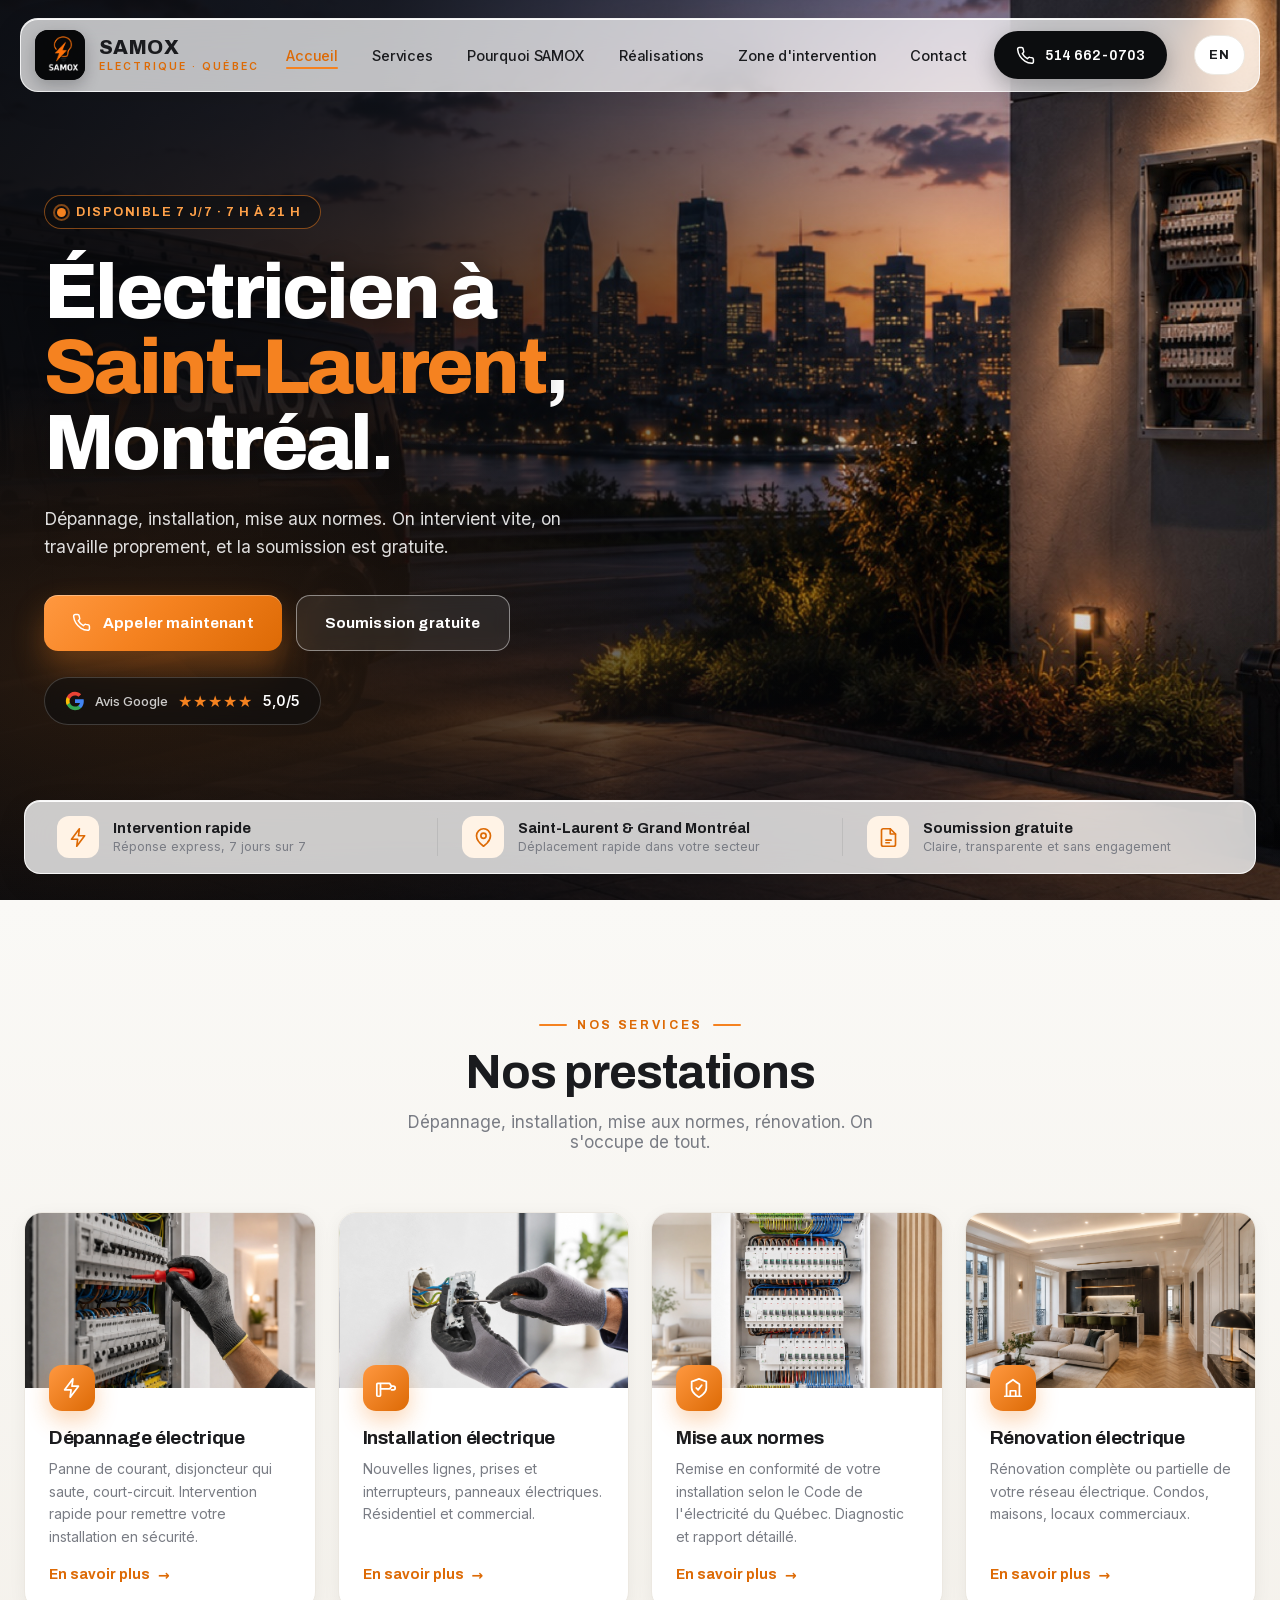
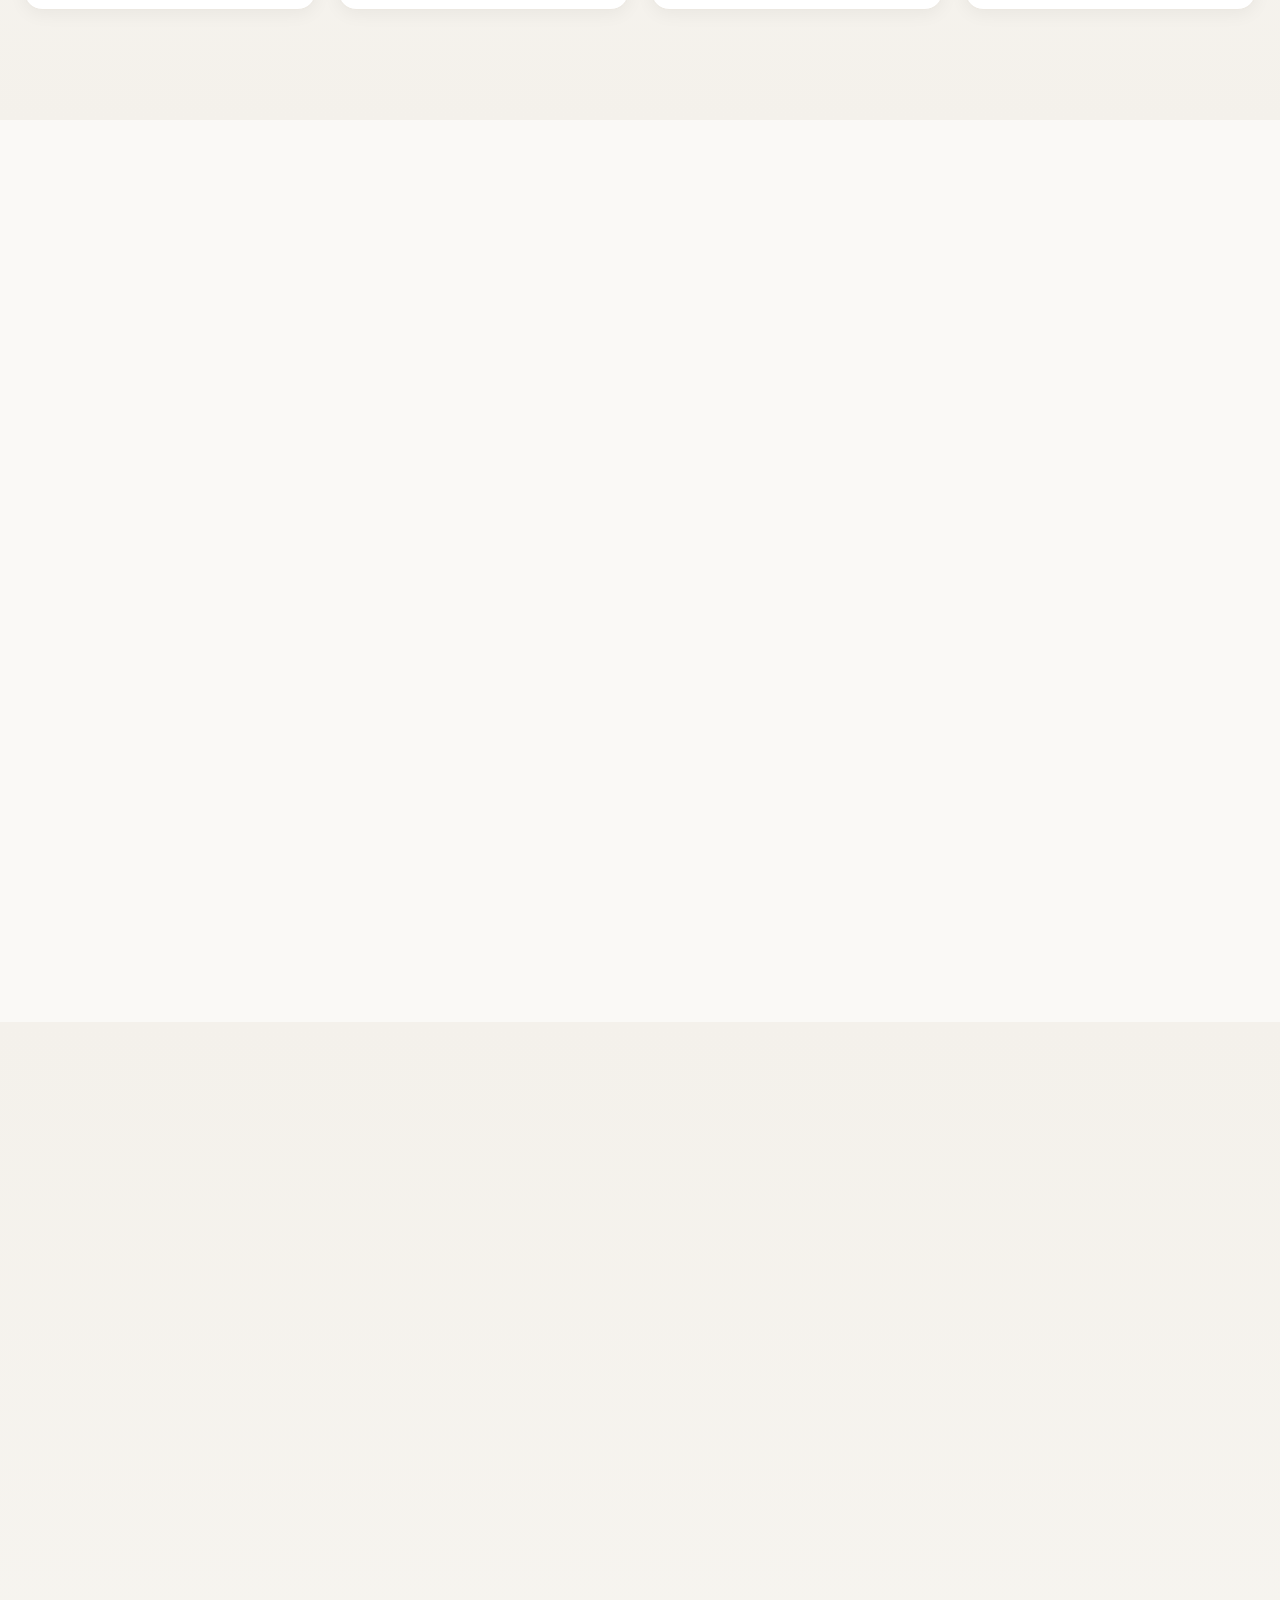
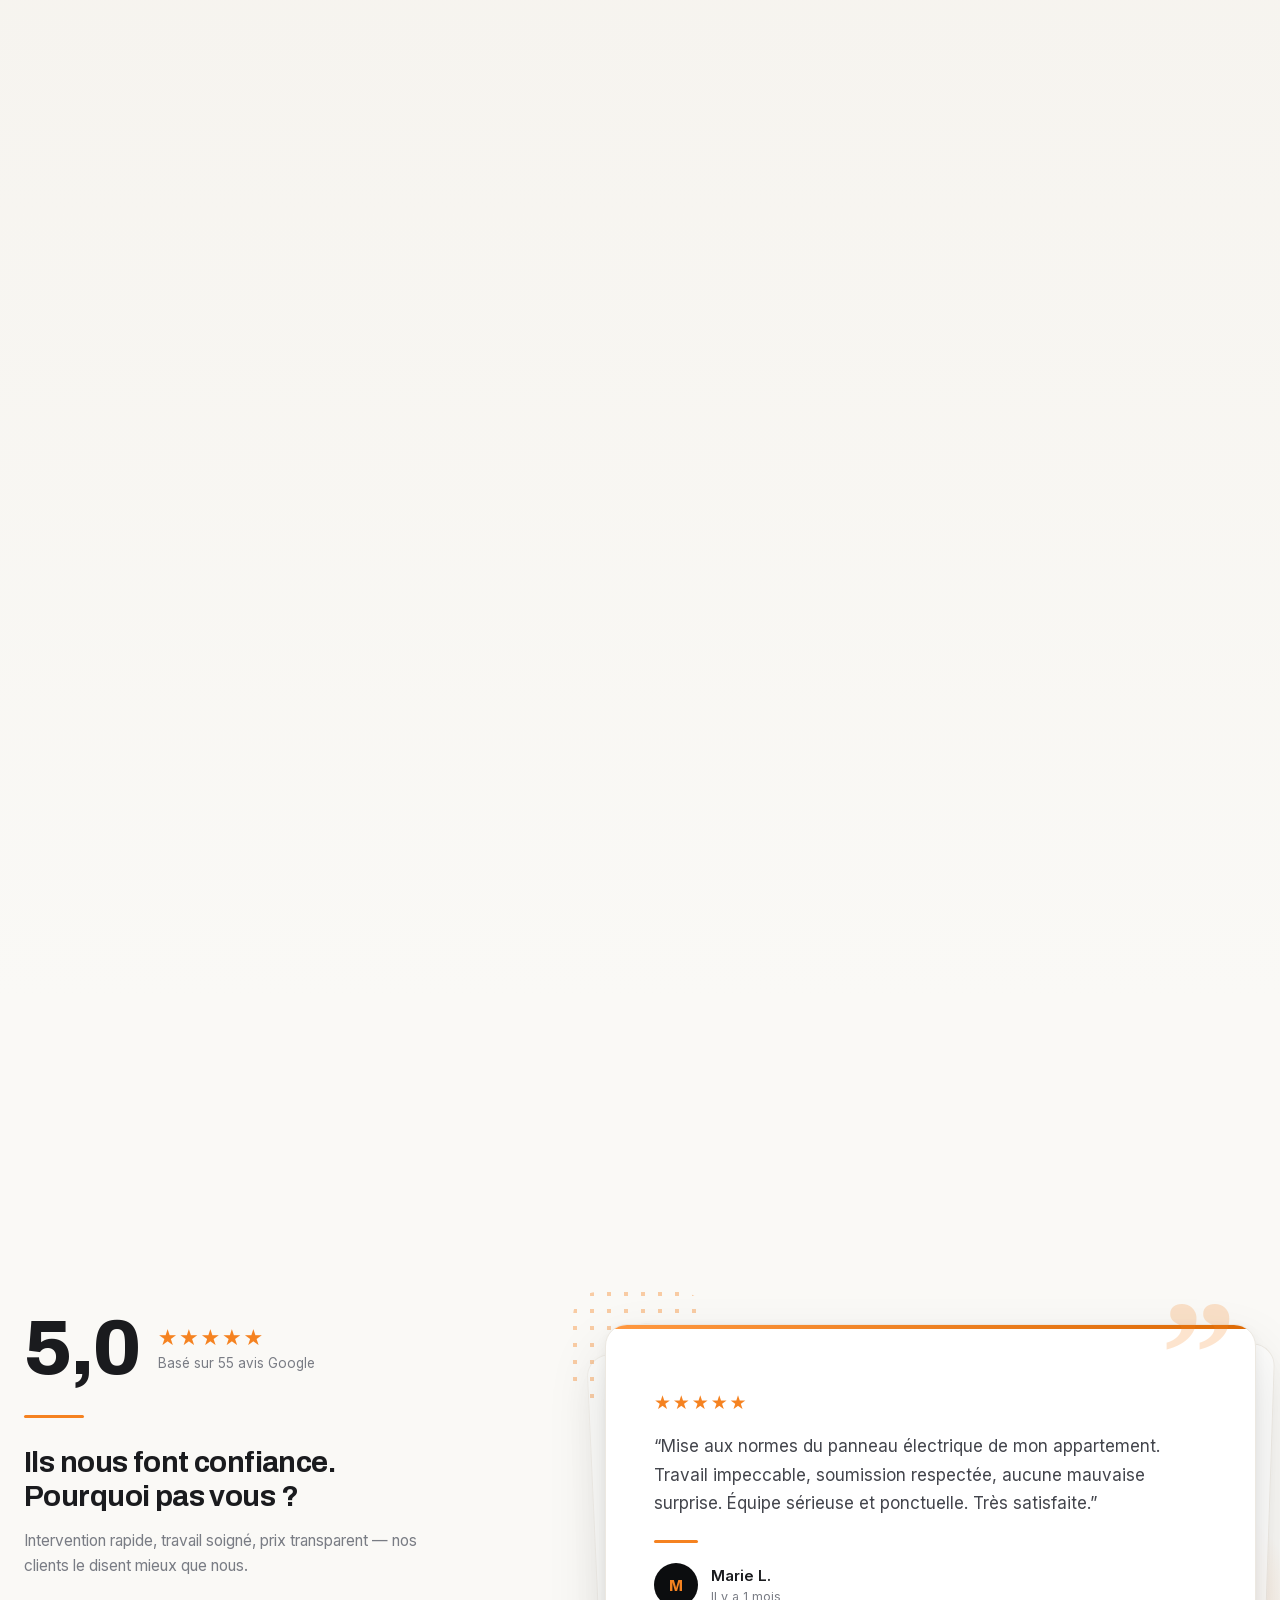
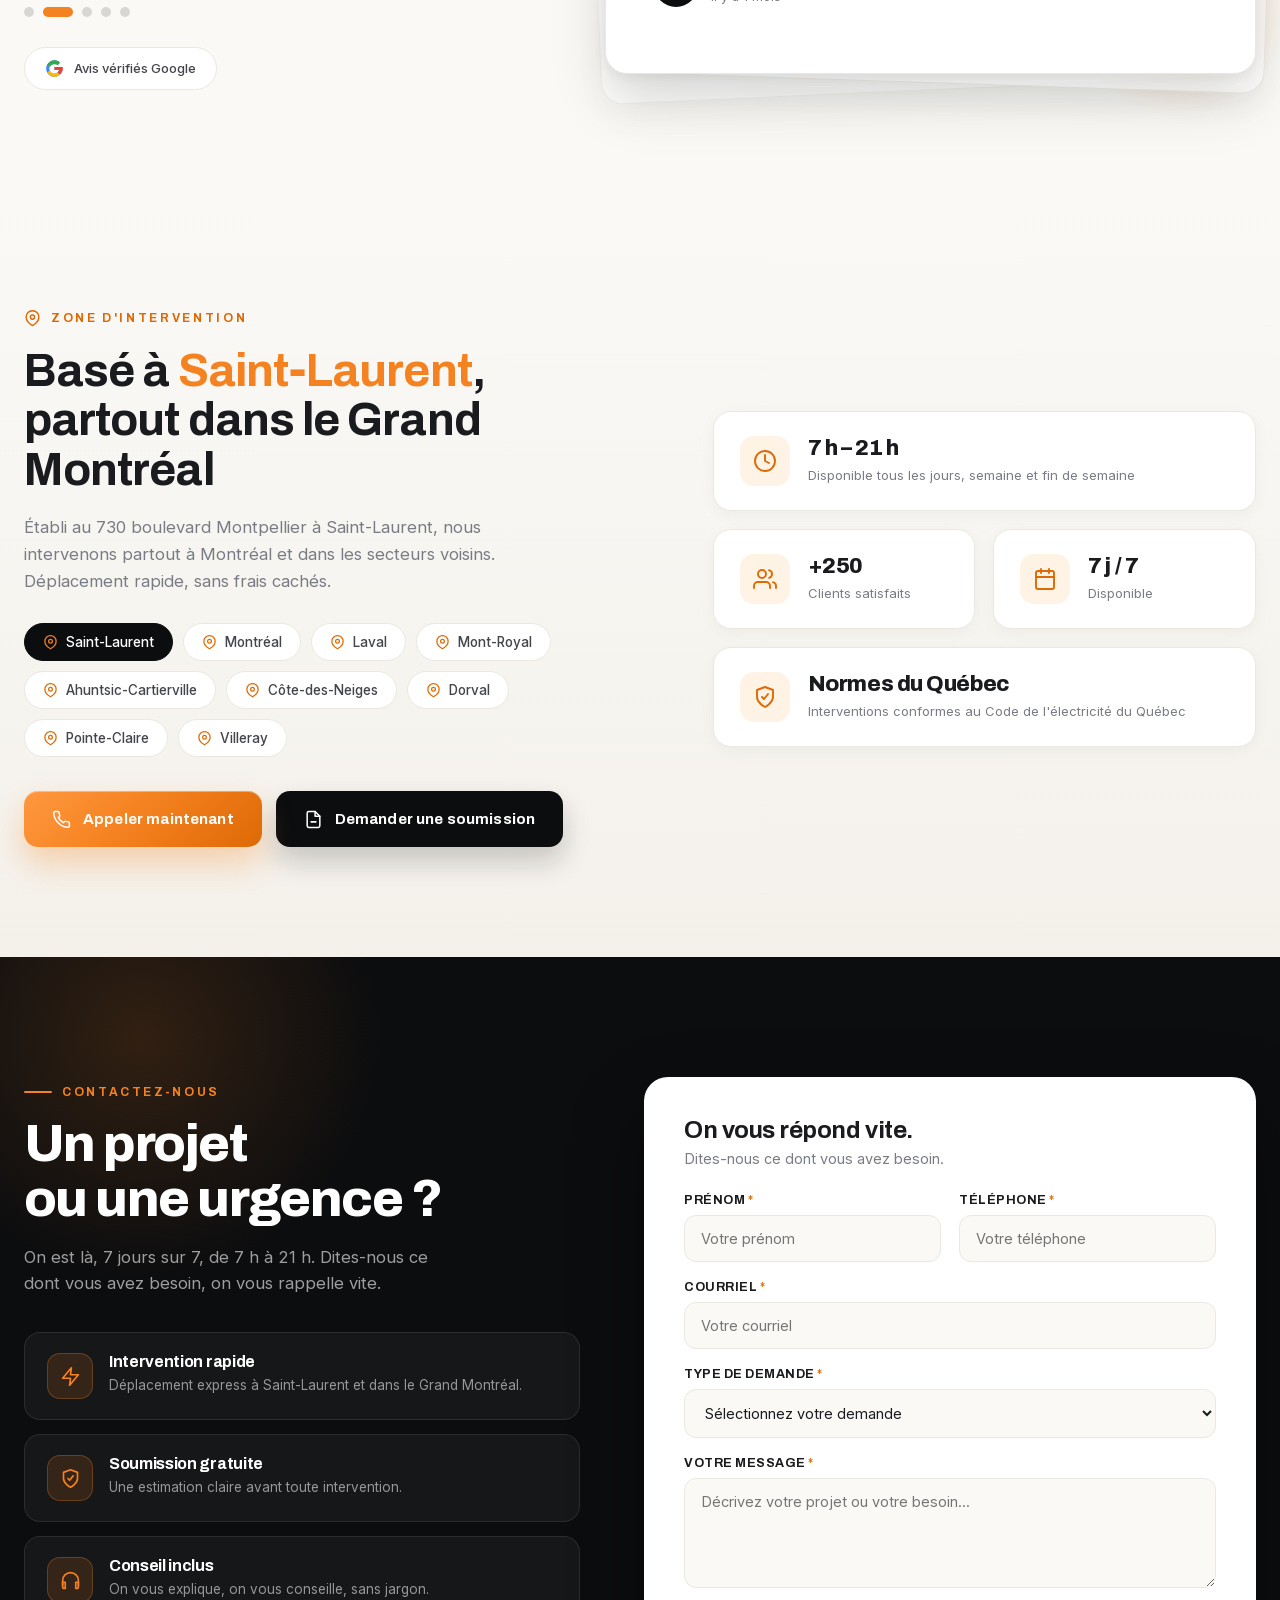
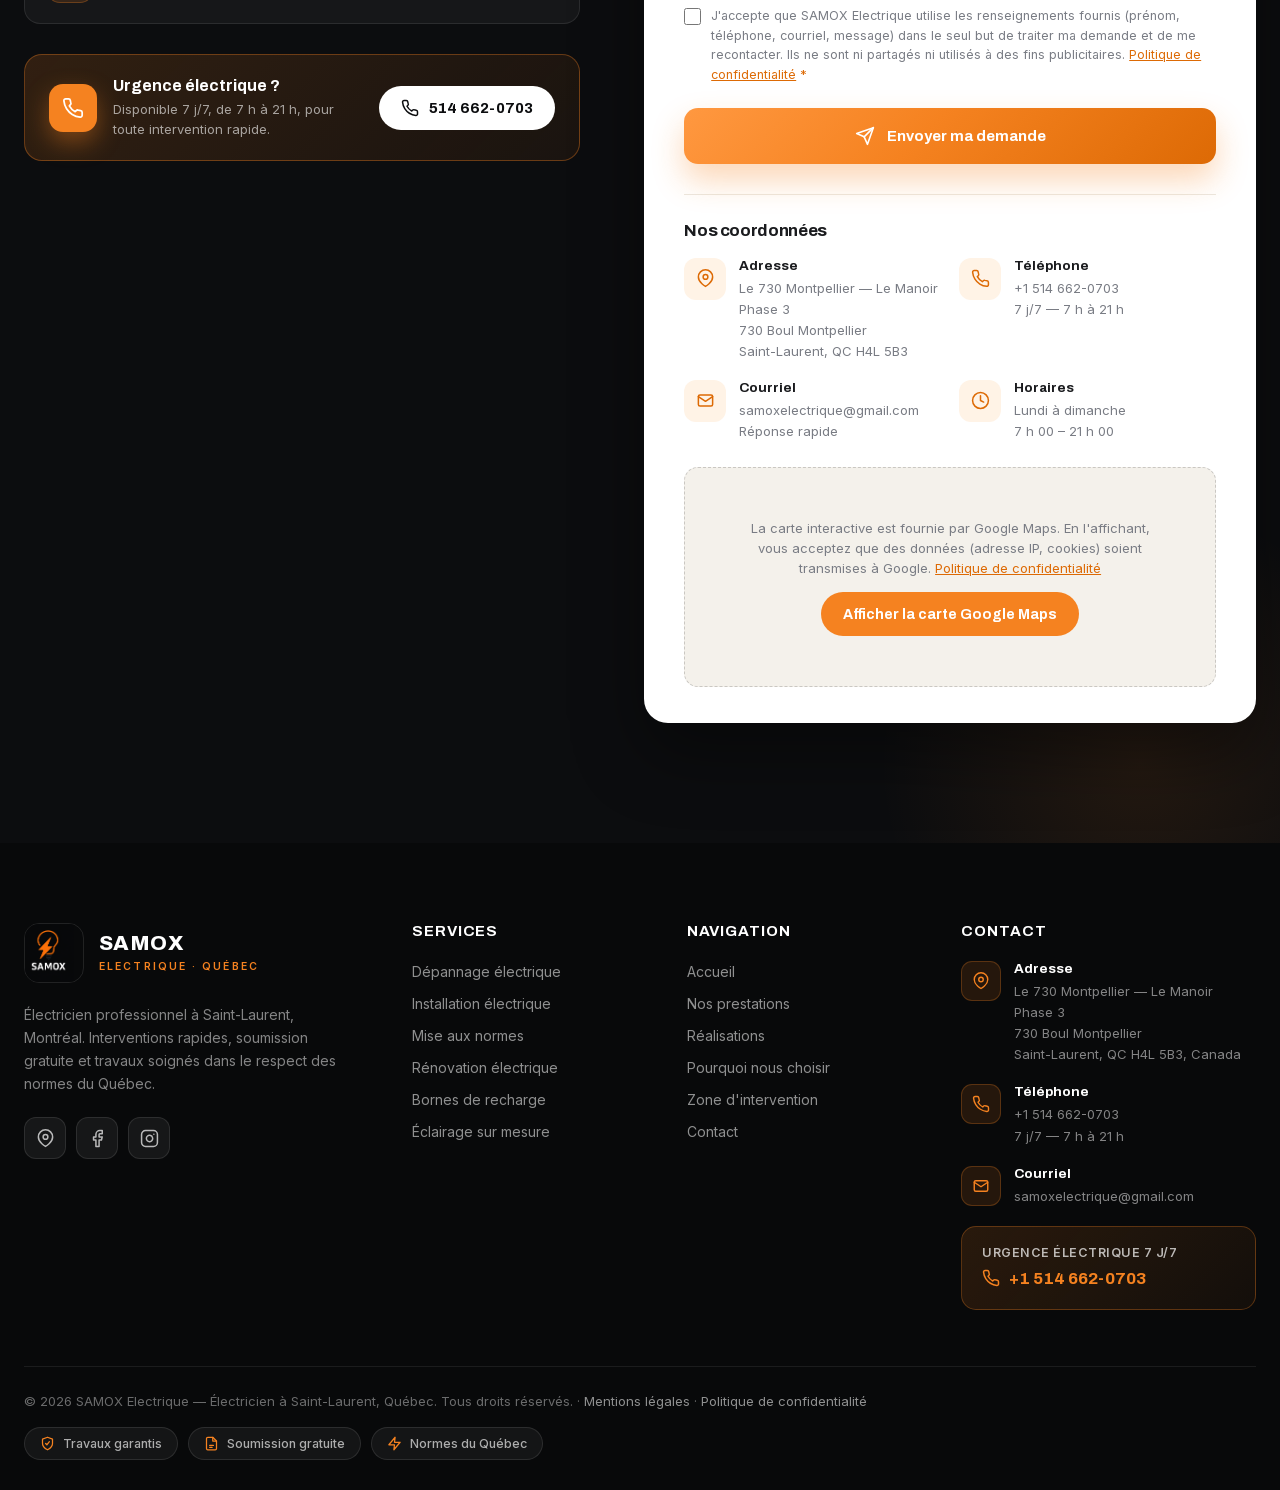
==== index.html @ 0f416756 "Premier commit : site SAMOX Électrique (FR/EN) Site vitrine bilingue pour électricien avec pages FR " ====
<!DOCTYPE html>
<html lang="fr">

<head>
  <meta charset="UTF-8" />
  <meta name="viewport" content="width=device-width, initial-scale=1.0" />
  <title>SAMOX Electrique — Électricien à Saint-Laurent, Montréal | Dépannage &amp; Installation | Soumission gratuite</title>
  <meta name="description"
    content="SAMOX Electrique, électricien à Saint-Laurent (Montréal, Québec). Dépannage urgent, installation, mise aux normes, rénovation. Soumission gratuite, disponible 7j/7 de 7h à 21h. Appelez le +1 514-662-0703." />
  <meta property="og:title" content="SAMOX Electrique — Électricien à Saint-Laurent, Montréal" />
  <meta property="og:description"
    content="Dépannage, installation, mise aux normes et rénovation électrique. Soumission gratuite, 7j/7 de 7h à 21h à Saint-Laurent et dans le Grand Montréal." />
  <meta property="og:type" content="website" />
  <meta property="og:image" content="Logo.PNG" />
  <meta property="og:locale" content="fr_CA" />
  <link rel="icon" type="image/png" href="logo-samox-320.png" />
  <!-- hreflang : remplacer par les URL absolues du domaine au déploiement -->
  <link rel="alternate" hreflang="fr-CA" href="index.html" />
  <link rel="alternate" hreflang="en-CA" href="en.html" />

  <!-- Polices auto-hébergées : aucune requête vers Google (conformité RGPD art. 6 / Loi 25) -->
  <link href="fonts/fonts.css" rel="stylesheet" />

  <script>document.documentElement.classList.add('js');</script>

  <script type="application/ld+json">
  {
    "@context": "https://schema.org",
    "@type": "Electrician",
    "name": "SAMOX Electrique",
    "image": "Logo.PNG",
    "telephone": "+1-514-662-0703",
    "email": "samoxelectrique@gmail.com",
    "priceRange": "$$",
    "address": {
      "@type": "PostalAddress",
      "streetAddress": "730 Boul Montpellier",
      "addressLocality": "Saint-Laurent",
      "addressRegion": "QC",
      "postalCode": "H4L 5B3",
      "addressCountry": "CA"
    },
    "areaServed": ["Saint-Laurent", "Montréal", "Laval", "Mont-Royal", "Ahuntsic-Cartierville", "Dorval"],
    "openingHoursSpecification": [{
      "@type": "OpeningHoursSpecification",
      "dayOfWeek": ["Monday", "Tuesday", "Wednesday", "Thursday", "Friday", "Saturday", "Sunday"],
      "opens": "07:00",
      "closes": "21:00"
    }]
  }
  </script>

  <style>
    /* ═══════════════════════════════════════════════════
       SAMOX ELECTRIQUE — Design System
       Orange signature + noir profond, fond clair premium
    ═══════════════════════════════════════════════════ */
    :root {
      --sx-orange: #F58220;
      --sx-orange-deep: #DD6A05;
      --sx-orange-glow: rgba(245, 130, 32, 0.32);
      --sx-orange-soft: #FFF3E6;
      --sx-black: #0C0D0F;
      --sx-anthracite: #17181C;
      --sx-ink: #1A1B1E;
      --sx-text: #43454C;
      --sx-muted: #797C84;
      --sx-bg: #FAF9F6;
      --sx-card: #FFFFFF;
      --sx-border: #ECE8E1;
      --sx-radius: 18px;
      --font-display: 'Archivo', 'Inter', system-ui, sans-serif;
      --font-body: 'Inter', system-ui, -apple-system, sans-serif;
    }

    * { box-sizing: border-box; margin: 0; padding: 0; }

    html { scroll-behavior: smooth; }

    body {
      font-family: var(--font-body);
      font-weight: 400;
      background: var(--sx-bg);
      color: var(--sx-text);
      -webkit-font-smoothing: antialiased;
      overflow-x: hidden;
    }

    img { max-width: 100%; display: block; }

    ::selection { background: var(--sx-orange); color: #fff; }

    /* ── Utilitaires typographiques ── */
    h1, h2, h3, h4 {
      font-family: var(--font-display);
      color: var(--sx-ink);
      letter-spacing: -0.02em;
    }

    .section-kicker {
      display: inline-flex;
      align-items: center;
      gap: 10px;
      font-family: var(--font-display);
      font-size: 12px;
      font-weight: 700;
      letter-spacing: 0.22em;
      text-transform: uppercase;
      color: var(--sx-orange-deep);
    }

    .section-kicker::before,
    .section-kicker.kicker-center::after {
      content: "";
      width: 28px;
      height: 2px;
      border-radius: 2px;
      background: var(--sx-orange);
    }

    .section-heading h2 {
      font-size: clamp(32px, 4vw, 48px);
      font-weight: 700;
      line-height: 1.06;
      margin: 14px 0 14px;
    }

    .section-heading p {
      font-size: 17px;
      line-height: 1.6;
      color: var(--sx-muted);
      max-width: 560px;
    }

    .section-heading.centered { text-align: center; }
    .section-heading.centered p { margin: 0 auto; }

    /* ── Reveal animations (activées seulement si JS présent) ── */
    html.js .reveal {
      opacity: 0;
      transform: translateY(28px);
      transition: opacity 0.7s cubic-bezier(0.22, 1, 0.36, 1), transform 0.7s cubic-bezier(0.22, 1, 0.36, 1);
    }

    html.js .reveal.visible { opacity: 1; transform: translateY(0); }

    .reveal-delay-1 { transition-delay: 0.08s; }
    .reveal-delay-2 { transition-delay: 0.16s; }
    .reveal-delay-3 { transition-delay: 0.24s; }
    .reveal-delay-4 { transition-delay: 0.32s; }

    @media (prefers-reduced-motion: reduce) {
      html { scroll-behavior: auto; }
      html.js .reveal { opacity: 1; transform: none; transition: none; }
      * { animation: none !important; }
    }

    /* ═══════════════════════════════════════════════════
       HEADER
    ═══════════════════════════════════════════════════ */
    .site-header {
      position: fixed;
      top: 18px;
      left: 50%;
      transform: translateX(-50%);
      width: min(1240px, calc(100% - 40px));
      z-index: 60;
      height: 74px;
      padding: 0 14px 0 14px;
      display: flex;
      align-items: center;
      justify-content: space-between;
      gap: 20px;
      border-radius: 18px;
      border: 1px solid rgba(255, 255, 255, 0.8);
      background: rgba(255, 255, 255, 0.72);
      box-shadow: 0 10px 34px rgba(12, 13, 15, 0.08), inset 0 1px 0 rgba(255, 255, 255, 0.95);
      backdrop-filter: blur(22px) saturate(1.4);
      -webkit-backdrop-filter: blur(22px) saturate(1.4);
      transition: box-shadow 0.3s, background 0.3s;
    }

    .site-header.scrolled {
      background: rgba(255, 255, 255, 0.92);
      box-shadow: 0 14px 40px rgba(12, 13, 15, 0.12);
    }

    .brand {
      display: flex;
      align-items: center;
      gap: 14px;
      text-decoration: none;
      flex-shrink: 0;
    }

    .brand-logo {
      width: 50px;
      height: 50px;
      border-radius: 13px;
      background: var(--sx-black);
      overflow: hidden;
      display: flex;
      align-items: center;
      justify-content: center;
      box-shadow: 0 6px 16px rgba(12, 13, 15, 0.24);
    }

    .brand-logo img {
      width: 130%;
      height: 130%;
      object-fit: cover;
      object-position: center 38%;
    }

    .brand-copy { display: flex; flex-direction: column; gap: 5px; }

    .brand-copy strong {
      font-family: var(--font-display);
      color: var(--sx-ink);
      font-size: 20px;
      line-height: 1;
      font-weight: 800;
      letter-spacing: 0.02em;
    }

    .brand-copy small {
      color: var(--sx-orange-deep);
      font-size: 10.5px;
      line-height: 1;
      font-weight: 600;
      letter-spacing: 0.2em;
      text-transform: uppercase;
    }

    .main-nav {
      display: flex;
      align-items: center;
      gap: 34px;
    }

    .main-nav a {
      position: relative;
      color: var(--sx-ink);
      text-decoration: none;
      font-size: 14.5px;
      font-weight: 500;
      letter-spacing: -0.01em;
      transition: color 0.22s;
    }

    .main-nav a::after {
      content: "";
      position: absolute;
      left: 0;
      bottom: -5px;
      width: 0;
      height: 2px;
      border-radius: 2px;
      background: var(--sx-orange);
      transition: width 0.28s ease;
    }

    .main-nav a:hover,
    .main-nav a.active { color: var(--sx-orange-deep); }

    .main-nav a:hover::after,
    .main-nav a.active::after { width: 100%; }

    .header-phone-btn {
      height: 48px;
      padding: 0 22px;
      display: inline-flex;
      align-items: center;
      gap: 10px;
      border-radius: 999px;
      background: var(--sx-black);
      color: #fff;
      text-decoration: none;
      font-family: var(--font-display);
      font-size: 14.5px;
      font-weight: 600;
      letter-spacing: 0.01em;
      box-shadow: 0 8px 20px rgba(12, 13, 15, 0.22);
      transition: background 0.25s, transform 0.25s, box-shadow 0.25s;
      flex-shrink: 0;
    }

    .header-phone-btn:hover {
      background: var(--sx-orange);
      transform: translateY(-1px);
      box-shadow: 0 12px 26px var(--sx-orange-glow);
    }

    .lang-switch {
      display: inline-flex;
      align-items: center;
      justify-content: center;
      height: 40px;
      padding: 0 14px;
      border-radius: 999px;
      border: 1.5px solid var(--sx-border);
      background: #fff;
      color: var(--sx-ink);
      text-decoration: none;
      font-family: var(--font-display);
      font-size: 13px;
      font-weight: 700;
      letter-spacing: 0.06em;
      flex-shrink: 0;
      transition: border-color 0.25s, color 0.25s, transform 0.25s;
    }

    .lang-switch:hover {
      border-color: var(--sx-orange);
      color: var(--sx-orange-deep);
      transform: translateY(-1px);
    }

    .mobile-menu .mobile-menu-lang {
      font-size: 16px;
      color: var(--sx-muted);
      letter-spacing: 0.08em;
    }

    .header-phone-btn svg,
    .btn svg {
      width: 19px;
      height: 19px;
      fill: none;
      stroke: currentColor;
      stroke-width: 1.9;
      stroke-linecap: round;
      stroke-linejoin: round;
      flex-shrink: 0;
    }

    /* ── Burger mobile ── */
    .burger {
      display: none;
      width: 46px;
      height: 46px;
      border: 1px solid var(--sx-border);
      border-radius: 12px;
      background: #fff;
      cursor: pointer;
      align-items: center;
      justify-content: center;
      flex-direction: column;
      gap: 5px;
    }

    .burger span {
      display: block;
      width: 20px;
      height: 2px;
      border-radius: 2px;
      background: var(--sx-ink);
      transition: transform 0.3s, opacity 0.3s;
    }

    .burger.open span:nth-child(1) { transform: translateY(7px) rotate(45deg); }
    .burger.open span:nth-child(2) { opacity: 0; }
    .burger.open span:nth-child(3) { transform: translateY(-7px) rotate(-45deg); }

    .mobile-menu {
      position: fixed;
      inset: 0;
      z-index: 55;
      background: rgba(250, 249, 246, 0.98);
      backdrop-filter: blur(18px);
      -webkit-backdrop-filter: blur(18px);
      display: flex;
      flex-direction: column;
      align-items: center;
      justify-content: center;
      gap: 8px;
      opacity: 0;
      pointer-events: none;
      transition: opacity 0.3s;
    }

    .mobile-menu.open { opacity: 1; pointer-events: auto; }

    .mobile-menu a {
      font-family: var(--font-display);
      font-size: 26px;
      font-weight: 700;
      color: var(--sx-ink);
      text-decoration: none;
      padding: 10px 18px;
      transition: color 0.2s;
    }

    .mobile-menu a:hover { color: var(--sx-orange-deep); }

    .mobile-menu .mobile-menu-phone {
      margin-top: 18px;
      font-size: 19px;
      display: inline-flex;
      align-items: center;
      gap: 10px;
      color: #fff;
      background: var(--sx-orange);
      border-radius: 999px;
      padding: 15px 30px;
      box-shadow: 0 14px 30px var(--sx-orange-glow);
    }

    .mobile-menu .mobile-menu-phone svg {
      width: 20px; height: 20px;
      fill: none; stroke: currentColor; stroke-width: 2;
      stroke-linecap: round; stroke-linejoin: round;
    }

    /* ═══════════════════════════════════════════════════
       HERO
    ═══════════════════════════════════════════════════ */
    .hero {
      position: relative;
      width: 100%;
      min-height: 100dvh;
      overflow: hidden;
      background: var(--sx-bg);
      display: flex;
      flex-direction: column;
      justify-content: center;
      padding-top: 130px;
      padding-bottom: 110px;
    }

    .hero-bg {
      position: absolute;
      inset: -240px 0 0;
      z-index: 0;
      background-image:
        linear-gradient(90deg,
          rgba(9, 10, 13, 0.92) 0%,
          rgba(9, 10, 13, 0.82) 30%,
          rgba(9, 10, 13, 0.52) 52%,
          rgba(9, 10, 13, 0.14) 74%,
          rgba(9, 10, 13, 0.06) 100%),
        linear-gradient(0deg, rgba(9, 10, 13, 0.55) 0%, rgba(9, 10, 13, 0) 28%),
        url("hero-samox.jpg");
      background-size: cover;
      background-position: center;
      background-repeat: no-repeat;
      will-change: transform;
    }

    .hero-bg::after {
      content: "";
      position: absolute;
      inset: 0;
      background: radial-gradient(820px 420px at 12% 80%, rgba(245, 130, 32, 0.14), transparent 70%);
    }

    .hero-content {
      position: relative;
      z-index: 3;
      width: min(1240px, 100%);
      margin: 0 auto;
      padding: 0 24px;
    }

    .hero-eyebrow {
      display: inline-flex;
      align-items: center;
      gap: 10px;
      padding: 9px 18px 9px 12px;
      border-radius: 999px;
      border: 1px solid rgba(245, 130, 32, 0.5);
      background: rgba(12, 13, 15, 0.55);
      backdrop-filter: blur(8px);
      -webkit-backdrop-filter: blur(8px);
      color: #FFA149;
      font-family: var(--font-display);
      font-size: 12.5px;
      font-weight: 700;
      letter-spacing: 0.12em;
      text-transform: uppercase;
      margin-bottom: 26px;
    }

    .hero-eyebrow .pulse-dot {
      position: relative;
      width: 9px;
      height: 9px;
      border-radius: 50%;
      background: var(--sx-orange);
    }

    .hero-eyebrow .pulse-dot::after {
      content: "";
      position: absolute;
      inset: -4px;
      border-radius: 50%;
      border: 2px solid var(--sx-orange);
      opacity: 0.5;
      animation: pulse-ring 2s ease-out infinite;
    }

    @keyframes pulse-ring {
      0% { transform: scale(0.6); opacity: 0.6; }
      80%, 100% { transform: scale(1.4); opacity: 0; }
    }

    .hero h1 {
      max-width: 700px;
      font-size: clamp(46px, 6vw, 84px);
      line-height: 0.98;
      font-weight: 800;
      letter-spacing: -0.035em;
      color: #fff;
      text-shadow: 0 2px 24px rgba(9, 10, 13, 0.45);
    }

    .hero h1 em {
      font-style: normal;
      color: var(--sx-orange);
      position: relative;
      white-space: nowrap;
    }

    .hero-sub {
      margin-top: 24px;
      max-width: 520px;
      color: rgba(255, 255, 255, 0.86);
      font-size: 17.5px;
      line-height: 1.6;
      text-shadow: 0 1px 14px rgba(9, 10, 13, 0.4);
    }

    .hero-actions {
      display: flex;
      flex-wrap: wrap;
      align-items: center;
      gap: 14px;
      margin-top: 34px;
    }

    .btn {
      height: 56px;
      padding: 0 28px;
      border-radius: 14px;
      display: inline-flex;
      align-items: center;
      justify-content: center;
      gap: 12px;
      text-decoration: none;
      font-family: var(--font-display);
      font-size: 15px;
      font-weight: 700;
      letter-spacing: 0.01em;
      transition: transform 0.24s, box-shadow 0.24s, background 0.24s, color 0.24s;
    }

    .btn-primary {
      position: relative;
      overflow: hidden;
      color: #fff;
      background: linear-gradient(135deg, #FF9840 0%, var(--sx-orange) 45%, var(--sx-orange-deep) 100%);
      box-shadow: 0 16px 32px var(--sx-orange-glow), inset 0 1px 0 rgba(255, 255, 255, 0.35);
    }

    .btn-primary::after {
      content: "";
      position: absolute;
      top: -50%;
      left: -60%;
      width: 30%;
      height: 200%;
      background: rgba(255, 255, 255, 0.28);
      transform: skewX(-20deg);
      transition: left 0.5s ease;
    }

    .btn-primary:hover { transform: translateY(-2px); box-shadow: 0 20px 40px var(--sx-orange-glow); }
    .btn-primary:hover::after { left: 135%; }

    .btn-dark {
      color: #fff;
      background: var(--sx-black);
      box-shadow: 0 14px 28px rgba(12, 13, 15, 0.2);
    }

    .btn-dark:hover { transform: translateY(-2px); background: var(--sx-anthracite); }

    .btn-outline {
      color: #fff;
      border: 1.5px solid rgba(255, 255, 255, 0.45);
      background: rgba(255, 255, 255, 0.08);
      backdrop-filter: blur(8px);
      -webkit-backdrop-filter: blur(8px);
    }

    .btn-outline:hover {
      transform: translateY(-2px);
      border-color: var(--sx-orange);
      color: #FFA149;
    }

    /* ── Badge Google ── */
    .google-badge {
      margin-top: 26px;
      width: fit-content;
      height: 48px;
      padding: 0 20px;
      display: inline-flex;
      align-items: center;
      gap: 10px;
      border-radius: 999px;
      border: 1px solid rgba(255, 255, 255, 0.18);
      background: rgba(12, 13, 15, 0.55);
      backdrop-filter: blur(10px);
      -webkit-backdrop-filter: blur(10px);
    }

    .google-badge .google-icon { width: 20px; height: 20px; flex: 0 0 auto; }
    .google-badge-label { color: rgba(255, 255, 255, 0.78); font-size: 13px; font-weight: 500; }
    .google-stars { color: var(--sx-orange); font-size: 16px; letter-spacing: 0.04em; }
    .google-score { color: #fff; font-size: 14px; font-weight: 600; }

    /* ── Barre de confiance ── */
    .hero-trust-bar {
      position: absolute;
      left: 50%;
      transform: translateX(-50%);
      bottom: 26px;
      z-index: 4;
      width: min(1240px, calc(100% - 48px));
      min-height: 74px;
      padding: 12px 32px;
      display: grid;
      grid-template-columns: 1fr 1px 1fr 1px 1fr;
      align-items: center;
      gap: 24px;
      border-radius: 16px;
      border: 1px solid rgba(255, 255, 255, 0.85);
      background: rgba(255, 255, 255, 0.78);
      box-shadow: 0 10px 32px rgba(12, 13, 15, 0.08), inset 0 1px 0 rgba(255, 255, 255, 0.95);
      backdrop-filter: blur(18px);
      -webkit-backdrop-filter: blur(18px);
    }

    .trust-bar-item { display: flex; align-items: center; gap: 14px; }

    .trust-bar-icon {
      width: 42px;
      height: 42px;
      border-radius: 12px;
      flex-shrink: 0;
      display: flex;
      align-items: center;
      justify-content: center;
      background: var(--sx-orange-soft);
      color: var(--sx-orange-deep);
    }

    .trust-bar-icon svg {
      width: 21px; height: 21px;
      fill: none; stroke: currentColor; stroke-width: 1.9;
      stroke-linecap: round; stroke-linejoin: round;
    }

    .trust-bar-text { display: flex; flex-direction: column; gap: 3px; }
    .trust-bar-text strong { color: var(--sx-ink); font-family: var(--font-display); font-size: 14.5px; font-weight: 700; }
    .trust-bar-text span { color: var(--sx-muted); font-size: 12.5px; }
    .trust-bar-sep { width: 1px; height: 38px; background: rgba(12, 13, 15, 0.08); }

    /* ═══════════════════════════════════════════════════
       SERVICES
    ═══════════════════════════════════════════════════ */
    .services-section {
      background: linear-gradient(180deg, var(--sx-bg) 0%, #F4F1EB 100%);
      padding: 110px 24px;
    }

    .services-container { width: min(1240px, 100%); margin: 0 auto; }

    .services-heading { text-align: center; margin-bottom: 60px; }
    .services-heading h2 { font-size: clamp(32px, 4vw, 48px); font-weight: 700; margin: 14px 0; }
    .services-heading p { font-size: 17px; color: var(--sx-muted); max-width: 520px; margin: 0 auto; }

    .services-grid {
      display: grid;
      grid-template-columns: repeat(4, 1fr);
      gap: 22px;
    }

    .service-card {
      display: flex;
      flex-direction: column;
      background: var(--sx-card);
      border: 1px solid var(--sx-border);
      border-radius: var(--sx-radius);
      overflow: hidden;
      box-shadow: 0 4px 18px rgba(12, 13, 15, 0.05);
      transition: transform 0.32s cubic-bezier(0.22, 1, 0.36, 1), box-shadow 0.32s;
    }

    .service-card:hover {
      transform: translateY(-6px);
      box-shadow: 0 22px 44px rgba(12, 13, 15, 0.12);
    }

    .service-image {
      height: 175px;
      background-size: cover;
      background-position: center;
      transition: transform 0.5s ease;
      position: relative;
    }

    .service-card .service-image-wrap { overflow: hidden; height: 175px; flex-shrink: 0; }
    .service-card:hover .service-image { transform: scale(1.06); }

    .service-image.depannage { background-image: url("Dépanage électrique.webp"); }
    .service-image.installation { background-image: url("Instalation électrique.webp"); }
    .service-image.normes { background-image: url("Mise au norme.webp"); }
    .service-image.renovation { background-image: url("Rénovation électrique.webp"); }

    .service-content {
      display: flex;
      flex-direction: column;
      flex: 1;
      padding: 24px 24px 26px;
    }

    .service-icon-inline {
      width: 46px;
      height: 46px;
      margin-top: -47px;
      margin-bottom: 16px;
      border-radius: 13px;
      display: flex;
      align-items: center;
      justify-content: center;
      background: linear-gradient(135deg, #FF9840, var(--sx-orange-deep));
      color: #fff;
      box-shadow: 0 10px 22px var(--sx-orange-glow);
      position: relative;
      z-index: 2;
    }

    .service-icon-inline svg {
      width: 22px; height: 22px;
      fill: none; stroke: currentColor; stroke-width: 1.9;
      stroke-linecap: round; stroke-linejoin: round;
    }

    .service-content h3 { font-size: 19px; font-weight: 700; margin-bottom: 10px; }
    .service-content p { font-size: 14px; line-height: 1.62; color: var(--sx-muted); flex: 1; }

    .service-cta {
      margin-top: 18px;
      display: inline-flex;
      align-items: center;
      gap: 8px;
      color: var(--sx-orange-deep);
      font-family: var(--font-display);
      font-size: 14px;
      font-weight: 700;
      text-decoration: none;
    }

    .service-cta-arrow { transition: transform 0.25s; }
    .service-cta:hover .service-cta-arrow { transform: translateX(5px); }

    /* ═══════════════════════════════════════════════════
       POURQUOI SAMOX
    ═══════════════════════════════════════════════════ */
    .why-section {
      background: var(--sx-bg);
      padding: 110px 24px;
    }

    .why-container { width: min(1240px, 100%); margin: 0 auto; }

    .why-header { text-align: center; margin-bottom: 60px; }
    .why-header h2 { font-size: clamp(32px, 4vw, 48px); font-weight: 700; margin: 14px 0; }
    .why-header > p { font-size: 17px; color: var(--sx-muted); max-width: 560px; margin: 0 auto; }

    .why-grid {
      display: grid;
      grid-template-columns: 1fr 1.1fr;
      gap: 54px;
      align-items: center;
    }

    .why-cards { display: flex; flex-direction: column; gap: 18px; }

    .why-card {
      display: flex;
      gap: 18px;
      padding: 24px 26px;
      background: var(--sx-card);
      border: 1px solid var(--sx-border);
      border-radius: var(--sx-radius);
      box-shadow: 0 4px 16px rgba(12, 13, 15, 0.04);
      transition: transform 0.3s, box-shadow 0.3s, border-color 0.3s;
    }

    .why-card:hover {
      transform: translateX(6px);
      border-color: rgba(245, 130, 32, 0.4);
      box-shadow: 0 14px 30px rgba(12, 13, 15, 0.09);
    }

    .why-icon {
      width: 52px;
      height: 52px;
      border-radius: 14px;
      flex-shrink: 0;
      display: flex;
      align-items: center;
      justify-content: center;
      background: var(--sx-orange-soft);
      color: var(--sx-orange-deep);
    }

    .why-icon svg { width: 24px; height: 24px; }

    .why-card h3 { font-size: 18px; font-weight: 700; margin-bottom: 7px; }
    .why-card p { font-size: 14.5px; line-height: 1.6; color: var(--sx-muted); }

    .why-visual { position: relative; }

    /* Cadre orange décalé derrière la photo */
    .why-visual::before {
      content: "";
      position: absolute;
      top: -18px;
      right: -18px;
      width: 58%;
      height: 55%;
      border: 2px solid rgba(245, 130, 32, 0.45);
      border-radius: 26px;
      z-index: 0;
      pointer-events: none;
    }

    /* Grille de points orange */
    .why-visual .why-dots {
      position: absolute;
      top: -44px;
      left: -34px;
      width: 130px;
      height: 110px;
      background: radial-gradient(circle at 2px 2px, rgba(245, 130, 32, 0.5) 2.2px, transparent 0);
      background-size: 17px 17px;
      z-index: 0;
      pointer-events: none;
    }

    .why-photo {
      position: relative;
      z-index: 1;
      width: 100%;
      height: 480px;
      border-radius: 22px;
      background-image: url("Dépanage électrique.webp");
      background-size: cover;
      background-position: center;
      box-shadow: 0 26px 60px rgba(12, 13, 15, 0.16);
      overflow: hidden;
    }

    .why-photo::after {
      content: "";
      position: absolute;
      inset: 0;
      border-radius: 22px;
      background:
        linear-gradient(180deg, rgba(12, 13, 15, 0) 55%, rgba(12, 13, 15, 0.38) 100%),
        linear-gradient(200deg, rgba(245, 130, 32, 0.12), transparent 45%);
      pointer-events: none;
    }

    /* Pastille flottante sur la photo */
    .photo-chip {
      position: absolute;
      top: 22px;
      right: 22px;
      z-index: 2;
      display: inline-flex;
      align-items: center;
      gap: 9px;
      padding: 11px 18px;
      border-radius: 999px;
      background: rgba(12, 13, 15, 0.62);
      border: 1px solid rgba(255, 255, 255, 0.22);
      backdrop-filter: blur(10px);
      -webkit-backdrop-filter: blur(10px);
      color: #fff;
      font-family: var(--font-display);
      font-size: 13px;
      font-weight: 700;
      letter-spacing: 0.02em;
    }

    .photo-chip svg {
      width: 16px;
      height: 16px;
      fill: none;
      stroke: var(--sx-orange);
      stroke-width: 2;
      stroke-linecap: round;
      stroke-linejoin: round;
    }

    .review-card {
      position: absolute;
      left: -34px;
      bottom: -36px;
      width: min(480px, calc(100% + 34px));
      display: grid;
      grid-template-columns: auto 1px 1fr;
      gap: 20px;
      padding: 26px 26px 24px;
      background: rgba(255, 255, 255, 0.96);
      border: 1px solid rgba(255, 255, 255, 0.9);
      border-radius: 18px;
      box-shadow: 0 30px 60px rgba(12, 13, 15, 0.18), 0 4px 14px rgba(12, 13, 15, 0.06);
      backdrop-filter: blur(16px);
      -webkit-backdrop-filter: blur(16px);
      z-index: 3;
      overflow: hidden;
    }

    .review-card::before {
      content: "";
      position: absolute;
      top: 0;
      left: 0;
      right: 0;
      height: 4px;
      background: linear-gradient(90deg, #FF9840, var(--sx-orange-deep));
    }

    .review-google { display: flex; flex-direction: column; gap: 6px; }
    .google-g-row { display: flex; align-items: center; gap: 9px; }
    .google-g-icon { width: 26px; height: 26px; }
    .google-g-text { display: flex; flex-direction: column; }
    .google-g-text strong { font-size: 13.5px; color: var(--sx-ink); }
    .google-g-text span { font-size: 10.5px; color: var(--sx-muted); }

    .review-score { font-family: var(--font-display); font-size: 34px; font-weight: 800; color: var(--sx-ink); line-height: 1; margin-top: 4px; }
    .review-score span { font-size: 16px; color: var(--sx-muted); font-weight: 600; }
    .review-stars { color: var(--sx-orange); font-size: 15px; letter-spacing: 0.06em; }
    .review-google-base { font-size: 11px; color: var(--sx-muted); }

    .review-sep { width: 1px; background: var(--sx-border); }

    .testimonial { position: relative; }

    .quote-icon {
      font-family: Georgia, serif;
      font-size: 42px;
      line-height: 0.6;
      color: var(--sx-orange);
      margin-bottom: 8px;
    }

    .testimonial-text { font-size: 13.5px; line-height: 1.6; color: var(--sx-text); }

    .testimonial-author {
      margin-top: 12px;
      display: flex;
      align-items: center;
      gap: 10px;
    }

    .testimonial-avatar {
      width: 34px;
      height: 34px;
      border-radius: 50%;
      display: flex;
      align-items: center;
      justify-content: center;
      background: var(--sx-black);
      color: var(--sx-orange);
      font-family: var(--font-display);
      font-weight: 700;
      font-size: 14px;
    }

    .testimonial-author strong { display: block; font-size: 13px; color: var(--sx-ink); }
    .testimonial-author span { font-size: 11.5px; color: var(--sx-muted); }

    /* ═══════════════════════════════════════════════════
       RÉALISATIONS
    ═══════════════════════════════════════════════════ */
    .realisations-section {
      background: linear-gradient(180deg, #F4F1EB 0%, var(--sx-bg) 100%);
      padding: 110px 24px;
    }

    .realisations-container { width: min(1240px, 100%); margin: 0 auto; }

    .realisations-heading { text-align: center; margin-bottom: 60px; }
    .realisations-heading h2 { font-size: clamp(32px, 4vw, 48px); font-weight: 700; margin: 14px 0; }
    .realisations-heading p { font-size: 17px; color: var(--sx-muted); max-width: 520px; margin: 0 auto; }

    .realisations-grid {
      display: grid;
      grid-template-columns: repeat(2, 1fr);
      gap: 26px;
    }

    .realisation-card {
      position: relative;
      background: var(--sx-card);
      border: 1px solid var(--sx-border);
      border-radius: var(--sx-radius);
      overflow: hidden;
      box-shadow: 0 4px 18px rgba(12, 13, 15, 0.05);
      transition: transform 0.32s cubic-bezier(0.22, 1, 0.36, 1), box-shadow 0.32s;
    }

    .realisation-card:hover {
      transform: translateY(-6px);
      box-shadow: 0 24px 48px rgba(12, 13, 15, 0.13);
    }

    .realisation-image-wrap { overflow: hidden; height: 250px; }

    .realisation-image {
      height: 250px;
      background-size: cover;
      background-position: center;
      transition: transform 0.55s ease;
    }

    .realisation-card:hover .realisation-image { transform: scale(1.06); }

    .real-img-1 { background-image: url("realisation-tableau-electrique.webp"); }
    .real-img-2 { background-image: url("realisation-installation-appartement.webp"); }
    .real-img-3 { background-image: url("realisation-eclairage-interieur.webp"); }
    .real-img-4 { background-image: url("realisation-borne-recharge.webp"); }

    .floating-icon {
      position: absolute;
      top: 218px;
      right: 26px;
      width: 56px;
      height: 56px;
      border-radius: 16px;
      display: flex;
      align-items: center;
      justify-content: center;
      background: linear-gradient(135deg, #FF9840, var(--sx-orange-deep));
      color: #fff;
      box-shadow: 0 12px 26px var(--sx-orange-glow);
      z-index: 2;
    }

    .floating-icon svg {
      width: 26px; height: 26px;
      fill: none; stroke: currentColor; stroke-width: 1.9;
      stroke-linecap: round; stroke-linejoin: round;
    }

    .realisation-content { padding: 28px 28px 30px; }

    .project-tag {
      display: inline-block;
      padding: 6px 14px;
      border-radius: 999px;
      background: var(--sx-orange-soft);
      color: var(--sx-orange-deep);
      font-family: var(--font-display);
      font-size: 11.5px;
      font-weight: 700;
      letter-spacing: 0.08em;
      text-transform: uppercase;
      margin-bottom: 14px;
    }

    .realisation-content h3 { font-size: 21px; font-weight: 700; margin-bottom: 10px; }
    .realisation-content p { font-size: 14.5px; line-height: 1.62; color: var(--sx-muted); }

    .project-meta {
      margin-top: 18px;
      display: flex;
      gap: 22px;
    }

    .project-meta span {
      display: inline-flex;
      align-items: center;
      gap: 7px;
      font-size: 13px;
      color: var(--sx-muted);
      font-weight: 500;
    }

    .project-meta svg {
      width: 16px; height: 16px;
      fill: none; stroke: var(--sx-orange-deep); stroke-width: 1.9;
      stroke-linecap: round; stroke-linejoin: round;
    }

    /* ── CTA bande noire ── */
    .project-cta {
      position: relative;
      overflow: hidden;
      margin-top: 56px;
      padding: 40px 44px;
      display: flex;
      flex-wrap: wrap;
      align-items: center;
      justify-content: space-between;
      gap: 28px;
      border-radius: 22px;
      background: var(--sx-black);
      box-shadow: 0 26px 60px rgba(12, 13, 15, 0.28);
    }

    .project-cta::before {
      content: "";
      position: absolute;
      top: -120px;
      right: -60px;
      width: 340px;
      height: 340px;
      border-radius: 50%;
      background: radial-gradient(circle, rgba(245, 130, 32, 0.28), transparent 68%);
      pointer-events: none;
    }

    .cta-left { display: flex; align-items: center; gap: 20px; }

    .cta-icon {
      width: 58px;
      height: 58px;
      border-radius: 16px;
      flex-shrink: 0;
      display: flex;
      align-items: center;
      justify-content: center;
      background: rgba(245, 130, 32, 0.15);
      color: var(--sx-orange);
      border: 1px solid rgba(245, 130, 32, 0.3);
    }

    .cta-icon svg {
      width: 26px; height: 26px;
      fill: none; stroke: currentColor; stroke-width: 1.9;
      stroke-linecap: round; stroke-linejoin: round;
    }

    .cta-left h3 { color: #fff; font-size: 21px; font-weight: 700; margin-bottom: 6px; }
    .cta-left p { color: rgba(255, 255, 255, 0.6); font-size: 14.5px; }

    .cta-benefits { display: flex; flex-direction: column; gap: 9px; }

    .cta-benefits span {
      display: inline-flex;
      align-items: center;
      gap: 9px;
      color: rgba(255, 255, 255, 0.82);
      font-size: 13.5px;
      font-weight: 500;
    }

    .cta-benefits svg {
      width: 17px; height: 17px;
      fill: none; stroke: var(--sx-orange); stroke-width: 2;
      stroke-linecap: round; stroke-linejoin: round;
    }

    .cta-button {
      position: relative;
      z-index: 1;
      height: 56px;
      padding: 0 30px;
      display: inline-flex;
      align-items: center;
      gap: 12px;
      border-radius: 14px;
      background: linear-gradient(135deg, #FF9840 0%, var(--sx-orange) 45%, var(--sx-orange-deep) 100%);
      color: #fff;
      text-decoration: none;
      font-family: var(--font-display);
      font-size: 15px;
      font-weight: 700;
      box-shadow: 0 16px 32px rgba(245, 130, 32, 0.4);
      transition: transform 0.25s, box-shadow 0.25s;
    }

    .cta-button:hover { transform: translateY(-2px); box-shadow: 0 20px 42px rgba(245, 130, 32, 0.5); }

    .cta-button svg {
      width: 20px; height: 20px;
      fill: none; stroke: currentColor; stroke-width: 1.9;
      stroke-linecap: round; stroke-linejoin: round;
    }

    /* ═══════════════════════════════════════════════════
       AVIS GOOGLE
    ═══════════════════════════════════════════════════ */
    .avis-section {
      background: var(--sx-bg);
      padding: 110px 24px;
    }

    .avis-container { width: min(1240px, 100%); margin: 0 auto; }

    .avis-header { text-align: center; margin-bottom: 60px; }
    .avis-header h2 { font-size: clamp(32px, 4vw, 48px); font-weight: 700; margin: 14px 0; }
    .avis-header p { font-size: 17px; color: var(--sx-muted); max-width: 560px; margin: 0 auto; }

    .avis-grid {
      display: grid;
      grid-template-columns: 1fr 1.25fr;
      gap: 60px;
      align-items: center;
    }

    .avis-score-row { display: flex; align-items: center; gap: 20px; }

    .avis-score-big {
      font-family: var(--font-display);
      font-size: 78px;
      font-weight: 800;
      line-height: 1;
      color: var(--sx-ink);
      letter-spacing: -0.04em;
    }

    .avis-score-stars { color: var(--sx-orange); font-size: 22px; letter-spacing: 0.08em; }
    .avis-score-label { color: var(--sx-muted); font-size: 13.5px; margin-top: 5px; }

    .avis-sep {
      width: 60px;
      height: 3px;
      border-radius: 3px;
      background: var(--sx-orange);
      margin: 28px 0;
    }

    .avis-headline { font-size: 29px; font-weight: 700; line-height: 1.2; }
    .avis-sub { margin-top: 14px; color: var(--sx-muted); font-size: 15.5px; line-height: 1.6; max-width: 400px; }

    .avis-dots { display: flex; gap: 9px; margin-top: 28px; }

    .avis-dot {
      width: 10px;
      height: 10px;
      border-radius: 999px;
      border: none;
      background: rgba(12, 13, 15, 0.14);
      cursor: pointer;
      padding: 0;
      transition: background 0.25s, width 0.25s;
    }

    .avis-dot.active { width: 30px; background: var(--sx-orange); }

    .avis-badge {
      margin-top: 30px;
      display: inline-flex;
      align-items: center;
      gap: 10px;
      padding: 11px 20px;
      border-radius: 999px;
      border: 1px solid var(--sx-border);
      background: #fff;
      font-size: 13px;
      font-weight: 500;
      color: var(--sx-text);
    }

    .avis-badge-g { width: 19px; height: 19px; }

    .avis-right {
      position: relative;
      min-height: 350px;
    }

    /* Effet pile de cartes derrière la carte active */
    .avis-right::before,
    .avis-right::after {
      content: "";
      position: absolute;
      inset: 0;
      border-radius: 22px;
      background: #fff;
      border: 1px solid var(--sx-border);
      box-shadow: 0 14px 34px rgba(12, 13, 15, 0.06);
      pointer-events: none;
    }

    .avis-right::before { transform: rotate(-2.6deg) translate(-12px, 16px); opacity: 0.55; }
    .avis-right::after { transform: rotate(1.9deg) translate(14px, 9px); opacity: 0.75; }

    .avis-deco {
      position: absolute;
      border-radius: 24px;
      pointer-events: none;
    }

    .avis-deco-tl {
      top: -32px;
      left: -32px;
      width: 132px;
      height: 112px;
      background:
        radial-gradient(circle at 2px 2px, rgba(245, 130, 32, 0.55) 2.2px, transparent 0);
      background-size: 17px 17px;
      opacity: 0.7;
      z-index: 0;
    }

    .avis-deco-br {
      bottom: -52px;
      right: -46px;
      width: 250px;
      height: 250px;
      border-radius: 50%;
      background: radial-gradient(circle, rgba(245, 130, 32, 0.30), transparent 65%);
      z-index: 0;
    }

    .avis-deco-quote {
      top: -46px;
      right: 20px;
      font-family: Georgia, serif;
      font-size: 150px;
      line-height: 1;
      font-weight: 700;
      color: rgba(245, 130, 32, 0.22);
      z-index: 2;
    }

    .avis-card {
      position: absolute;
      inset: 0;
      z-index: 1;
      display: flex;
      flex-direction: column;
      justify-content: center;
      padding: 44px 48px;
      background: var(--sx-card);
      border: 1px solid var(--sx-border);
      border-radius: 22px;
      box-shadow: 0 28px 60px rgba(12, 13, 15, 0.12), 0 3px 12px rgba(12, 13, 15, 0.05);
      overflow: hidden;
      opacity: 0;
      transform: translateY(16px) scale(0.985);
      pointer-events: none;
      transition: opacity 0.55s ease, transform 0.55s cubic-bezier(0.22, 1, 0.36, 1);
    }

    .avis-card::before {
      content: "";
      position: absolute;
      top: 0;
      left: 0;
      right: 0;
      height: 4px;
      background: linear-gradient(90deg, #FF9840, var(--sx-orange-deep));
    }

    .avis-card.active {
      opacity: 1;
      transform: translateY(0) scale(1);
      pointer-events: auto;
    }

    .avis-card-stars { color: var(--sx-orange); font-size: 19px; letter-spacing: 0.1em; margin-bottom: 18px; }

    .avis-card-quote {
      font-size: 17px;
      line-height: 1.68;
      color: var(--sx-text);
    }

    .avis-card-line {
      width: 44px;
      height: 3px;
      border-radius: 3px;
      background: var(--sx-orange);
      margin: 22px 0 20px;
    }

    .avis-card-author { display: flex; align-items: center; gap: 13px; }

    .avis-card-avatar {
      width: 44px;
      height: 44px;
      border-radius: 50%;
      display: flex;
      align-items: center;
      justify-content: center;
      background: var(--sx-black);
      color: var(--sx-orange);
      font-family: var(--font-display);
      font-weight: 700;
      font-size: 17px;
    }

    .avis-card-author strong { display: block; font-size: 15px; color: var(--sx-ink); }
    .avis-card-author span { font-size: 12.5px; color: var(--sx-muted); }

    /* ═══════════════════════════════════════════════════
       ZONE D'INTERVENTION
    ═══════════════════════════════════════════════════ */
    .zone-section {
      background: linear-gradient(180deg, var(--sx-bg) 0%, #F4F1EB 100%);
      padding: 110px 24px;
    }

    .zone-container {
      width: min(1240px, 100%);
      margin: 0 auto;
      display: grid;
      grid-template-columns: 1.15fr 1fr;
      gap: 64px;
      align-items: center;
    }

    .zone-kicker {
      display: inline-flex;
      align-items: center;
      gap: 10px;
      font-family: var(--font-display);
      font-size: 12px;
      font-weight: 700;
      letter-spacing: 0.22em;
      text-transform: uppercase;
      color: var(--sx-orange-deep);
    }

    .zone-kicker svg {
      width: 17px; height: 17px;
      fill: none; stroke: currentColor; stroke-width: 2;
      stroke-linecap: round; stroke-linejoin: round;
    }

    .zone-content h2 {
      font-size: clamp(32px, 4vw, 46px);
      font-weight: 700;
      line-height: 1.08;
      margin: 16px 0 18px;
    }

    .zone-content h2 em { font-style: normal; color: var(--sx-orange); }

    .zone-intro { font-size: 16.5px; line-height: 1.65; color: var(--sx-muted); max-width: 520px; }

    .zone-tags {
      display: flex;
      flex-wrap: wrap;
      gap: 10px;
      margin-top: 28px;
    }

    .zone-tag {
      display: inline-flex;
      align-items: center;
      gap: 8px;
      padding: 10px 18px;
      border-radius: 999px;
      border: 1px solid var(--sx-border);
      background: #fff;
      color: var(--sx-text);
      font-size: 13.5px;
      font-weight: 500;
      transition: border-color 0.25s, color 0.25s, transform 0.25s;
    }

    .zone-tag:hover { border-color: var(--sx-orange); color: var(--sx-orange-deep); transform: translateY(-2px); }

    .zone-tag svg {
      width: 15px; height: 15px;
      fill: none; stroke: var(--sx-orange-deep); stroke-width: 2;
      stroke-linecap: round; stroke-linejoin: round;
    }

    .zone-tag.highlight {
      background: var(--sx-black);
      border-color: var(--sx-black);
      color: #fff;
    }

    .zone-tag.highlight svg { stroke: var(--sx-orange); }

    .zone-cta-row { display: flex; flex-wrap: wrap; gap: 14px; margin-top: 34px; }

    .zone-visual { display: flex; flex-direction: column; gap: 18px; }

    .zone-stat-card {
      display: flex;
      align-items: center;
      gap: 18px;
      padding: 24px 26px;
      background: var(--sx-card);
      border: 1px solid var(--sx-border);
      border-radius: var(--sx-radius);
      box-shadow: 0 4px 16px rgba(12, 13, 15, 0.04);
      transition: transform 0.3s, box-shadow 0.3s;
    }

    .zone-stat-card:hover { transform: translateY(-4px); box-shadow: 0 16px 34px rgba(12, 13, 15, 0.1); }

    .zone-stat-row { display: grid; grid-template-columns: 1fr 1fr; gap: 18px; }

    .zone-stat-icon {
      width: 50px;
      height: 50px;
      border-radius: 14px;
      flex-shrink: 0;
      display: flex;
      align-items: center;
      justify-content: center;
      background: var(--sx-orange-soft);
      color: var(--sx-orange-deep);
    }

    .zone-stat-icon svg {
      width: 24px; height: 24px;
      fill: none; stroke: currentColor; stroke-width: 1.9;
      stroke-linecap: round; stroke-linejoin: round;
    }

    .zone-stat-card strong {
      display: block;
      font-family: var(--font-display);
      font-size: 22px;
      font-weight: 800;
      color: var(--sx-ink);
      letter-spacing: -0.02em;
      margin-bottom: 4px;
    }

    .zone-stat-card span { font-size: 13px; line-height: 1.5; color: var(--sx-muted); }

    /* ═══════════════════════════════════════════════════
       CONTACT
    ═══════════════════════════════════════════════════ */
    .contact-section {
      position: relative;
      background: var(--sx-black);
      padding: 120px 24px;
      overflow: hidden;
    }

    .contact-section::before {
      content: "";
      position: absolute;
      top: -180px;
      left: -120px;
      width: 520px;
      height: 520px;
      border-radius: 50%;
      background: radial-gradient(circle, rgba(245, 130, 32, 0.16), transparent 66%);
      pointer-events: none;
    }

    .contact-section::after {
      content: "";
      position: absolute;
      bottom: -200px;
      right: -140px;
      width: 560px;
      height: 560px;
      border-radius: 50%;
      background: radial-gradient(circle, rgba(245, 130, 32, 0.10), transparent 66%);
      pointer-events: none;
    }

    .contact-container {
      position: relative;
      z-index: 1;
      width: min(1240px, 100%);
      margin: 0 auto;
      display: grid;
      grid-template-columns: 1fr 1.1fr;
      gap: 64px;
      align-items: start;
    }

    .contact-left .section-kicker { color: var(--sx-orange); }
    .contact-left .section-kicker::before { background: var(--sx-orange); }

    .contact-left h2 {
      color: #fff;
      font-size: clamp(34px, 4.4vw, 52px);
      font-weight: 800;
      line-height: 1.04;
      margin: 18px 0 18px;
      letter-spacing: -0.03em;
    }

    .contact-intro { color: rgba(255, 255, 255, 0.6); font-size: 16.5px; line-height: 1.6; max-width: 440px; }

    .contact-benefits { display: flex; flex-direction: column; gap: 14px; margin-top: 36px; }

    .benefit-card {
      display: flex;
      gap: 16px;
      padding: 20px 22px;
      border-radius: 16px;
      background: rgba(255, 255, 255, 0.045);
      border: 1px solid rgba(255, 255, 255, 0.09);
      transition: background 0.3s, border-color 0.3s;
    }

    .benefit-card:hover {
      background: rgba(255, 255, 255, 0.07);
      border-color: rgba(245, 130, 32, 0.4);
    }

    .benefit-icon {
      width: 46px;
      height: 46px;
      border-radius: 13px;
      flex-shrink: 0;
      display: flex;
      align-items: center;
      justify-content: center;
      background: rgba(245, 130, 32, 0.14);
      color: var(--sx-orange);
      border: 1px solid rgba(245, 130, 32, 0.28);
    }

    .benefit-icon svg {
      width: 21px; height: 21px;
      fill: none; stroke: currentColor; stroke-width: 1.9;
      stroke-linecap: round; stroke-linejoin: round;
    }

    .benefit-card h3 { color: #fff; font-size: 16px; font-weight: 700; margin-bottom: 5px; }
    .benefit-card p { color: rgba(255, 255, 255, 0.55); font-size: 13.5px; line-height: 1.55; }

    .emergency-box {
      margin-top: 30px;
      display: flex;
      flex-wrap: wrap;
      align-items: center;
      gap: 16px;
      padding: 22px 24px;
      border-radius: 18px;
      background: linear-gradient(135deg, rgba(245, 130, 32, 0.16), rgba(245, 130, 32, 0.06));
      border: 1px solid rgba(245, 130, 32, 0.35);
    }

    .emergency-icon {
      width: 48px;
      height: 48px;
      border-radius: 14px;
      flex-shrink: 0;
      display: flex;
      align-items: center;
      justify-content: center;
      background: var(--sx-orange);
      color: #fff;
      box-shadow: 0 10px 24px rgba(245, 130, 32, 0.4);
      animation: emergency-pulse 2.4s ease-in-out infinite;
    }

    @keyframes emergency-pulse {
      0%, 100% { box-shadow: 0 10px 24px rgba(245, 130, 32, 0.4); }
      50% { box-shadow: 0 10px 34px rgba(245, 130, 32, 0.7); }
    }

    .emergency-icon svg {
      width: 22px; height: 22px;
      fill: none; stroke: currentColor; stroke-width: 1.9;
      stroke-linecap: round; stroke-linejoin: round;
    }

    .emergency-copy { flex: 1; min-width: 170px; }
    .emergency-copy strong { display: block; color: #fff; font-size: 16px; margin-bottom: 4px; font-family: var(--font-display); }
    .emergency-copy span { color: rgba(255, 255, 255, 0.6); font-size: 13px; }

    .emergency-phone {
      display: inline-flex;
      align-items: center;
      gap: 10px;
      padding: 13px 22px;
      border-radius: 999px;
      background: #fff;
      color: var(--sx-black);
      text-decoration: none;
      font-family: var(--font-display);
      font-size: 15px;
      font-weight: 700;
      transition: transform 0.25s, background 0.25s, color 0.25s;
    }

    .emergency-phone:hover { transform: translateY(-2px); background: var(--sx-orange); color: #fff; }

    .emergency-phone svg {
      width: 18px; height: 18px;
      fill: none; stroke: currentColor; stroke-width: 2;
      stroke-linecap: round; stroke-linejoin: round;
    }

    /* ── Carte formulaire ── */
    .contact-card {
      background: var(--sx-card);
      border-radius: 24px;
      padding: 40px 40px 36px;
      box-shadow: 0 30px 70px rgba(0, 0, 0, 0.4);
    }

    .form-heading h3 { font-size: 24px; font-weight: 700; margin-bottom: 7px; }
    .form-heading p { color: var(--sx-muted); font-size: 14.5px; }

    .contact-form { margin-top: 26px; display: flex; flex-direction: column; gap: 18px; }

    .form-row { display: grid; grid-template-columns: 1fr 1fr; gap: 18px; }

    .contact-form label { display: flex; flex-direction: column; gap: 8px; }

    .contact-form label span {
      font-family: var(--font-display);
      font-size: 12.5px;
      font-weight: 700;
      letter-spacing: 0.04em;
      text-transform: uppercase;
      color: var(--sx-ink);
    }

    .contact-form label span em { color: var(--sx-orange-deep); font-style: normal; }

    /* Consentement RGPD du formulaire */
    .contact-form .consent-row {
      flex-direction: row;
      align-items: flex-start;
      gap: 10px;
    }

    .contact-form .consent-row input[type="checkbox"] {
      width: 17px;
      height: 17px;
      margin-top: 2px;
      flex-shrink: 0;
      accent-color: var(--sx-orange);
    }

    .contact-form .consent-row span {
      font-family: var(--font-body);
      font-size: 12.5px;
      font-weight: 400;
      letter-spacing: 0;
      text-transform: none;
      line-height: 1.55;
      color: var(--sx-muted);
    }

    .contact-form .consent-row a { color: var(--sx-orange-deep); }

    .contact-form input,
    .contact-form select,
    .contact-form textarea {
      font-family: var(--font-body);
      font-size: 14.5px;
      color: var(--sx-ink);
      padding: 14px 16px;
      border-radius: 12px;
      border: 1.5px solid var(--sx-border);
      background: var(--sx-bg);
      outline: none;
      transition: border-color 0.25s, box-shadow 0.25s;
      width: 100%;
    }

    .contact-form input:focus,
    .contact-form select:focus,
    .contact-form textarea:focus {
      border-color: var(--sx-orange);
      box-shadow: 0 0 0 4px rgba(245, 130, 32, 0.14);
    }

    .contact-form textarea { min-height: 110px; resize: vertical; }

    .contact-form button {
      margin-top: 6px;
      height: 56px;
      border: none;
      border-radius: 14px;
      display: inline-flex;
      align-items: center;
      justify-content: center;
      gap: 12px;
      cursor: pointer;
      font-family: var(--font-display);
      font-size: 15px;
      font-weight: 700;
      color: #fff;
      background: linear-gradient(135deg, #FF9840 0%, var(--sx-orange) 45%, var(--sx-orange-deep) 100%);
      box-shadow: 0 16px 32px var(--sx-orange-glow);
      transition: transform 0.25s, box-shadow 0.25s;
    }

    .contact-form button:hover { transform: translateY(-2px); box-shadow: 0 20px 42px var(--sx-orange-glow); }

    .contact-form button svg {
      width: 20px; height: 20px;
      fill: none; stroke: currentColor; stroke-width: 1.9;
      stroke-linecap: round; stroke-linejoin: round;
    }

    .contact-divider { height: 1px; background: var(--sx-border); margin: 30px 0 26px; }

    .coords h3 { font-size: 17px; font-weight: 700; margin-bottom: 18px; }

    .coords-grid { display: grid; grid-template-columns: 1fr 1fr; gap: 18px; }

    .coord-item { display: flex; gap: 13px; }

    .coord-icon {
      width: 42px;
      height: 42px;
      border-radius: 12px;
      flex-shrink: 0;
      display: flex;
      align-items: center;
      justify-content: center;
      background: var(--sx-orange-soft);
      color: var(--sx-orange-deep);
    }

    .coord-icon svg {
      width: 19px; height: 19px;
      fill: none; stroke: currentColor; stroke-width: 1.9;
      stroke-linecap: round; stroke-linejoin: round;
    }

    .coord-item strong { display: block; font-size: 13.5px; color: var(--sx-ink); font-family: var(--font-display); font-weight: 700; margin-bottom: 4px; }
    .coord-item span { font-size: 13px; line-height: 1.55; color: var(--sx-muted); }
    .coord-item a { color: inherit; text-decoration: none; }
    .coord-item a:hover { color: var(--sx-orange-deep); }

    .contact-map { margin-top: 26px; }
    .contact-map iframe { border: 0; border-radius: 14px; display: block; width: 100%; height: 220px; filter: saturate(0.9); }

    /* Facade de consentement Google Maps (RGPD / Loi 25) */
    .map-consent-box {
      min-height: 220px;
      border-radius: 14px;
      border: 1px dashed rgba(12, 13, 15, 0.18);
      background: #F4F1EB;
      display: flex;
      flex-direction: column;
      align-items: center;
      justify-content: center;
      gap: 14px;
      padding: 24px;
      text-align: center;
    }

    .map-consent-box p {
      color: var(--sx-muted);
      font-size: 13px;
      line-height: 1.55;
      max-width: 420px;
    }

    .map-consent-box p a { color: var(--sx-orange-deep); }

    .map-consent-box button {
      height: 44px;
      padding: 0 22px;
      border: none;
      border-radius: 999px;
      background: var(--sx-orange);
      color: #fff;
      font-family: var(--font-display);
      font-size: 14px;
      font-weight: 700;
      cursor: pointer;
      transition: background 0.25s, transform 0.25s;
    }

    .map-consent-box button:hover { background: var(--sx-orange-deep); transform: translateY(-1px); }

    /* ═══════════════════════════════════════════════════
       FOOTER
    ═══════════════════════════════════════════════════ */
    .site-footer {
      background: #08090A;
      padding: 80px 24px 0;
    }

    .footer-main {
      width: min(1240px, 100%);
      margin: 0 auto;
      display: grid;
      grid-template-columns: 1.5fr 1fr 1fr 1.3fr;
      gap: 48px;
    }

    .footer-logo {
      display: flex;
      align-items: center;
      gap: 15px;
      text-decoration: none;
    }

    .footer-logo-img {
      width: 60px;
      height: 60px;
      border-radius: 15px;
      overflow: hidden;
      border: 1px solid rgba(255, 255, 255, 0.1);
      flex-shrink: 0;
    }

    .footer-logo-img img {
      width: 130%;
      height: 130%;
      object-fit: cover;
      object-position: center 38%;
      margin: -9px;
    }

    .footer-logo-text strong {
      display: block;
      font-family: var(--font-display);
      color: #fff;
      font-size: 21px;
      font-weight: 800;
      letter-spacing: 0.02em;
    }

    .footer-logo-text span {
      color: var(--sx-orange);
      font-size: 10.5px;
      font-weight: 600;
      letter-spacing: 0.2em;
      text-transform: uppercase;
    }

    .footer-tagline {
      margin-top: 20px;
      color: rgba(255, 255, 255, 0.5);
      font-size: 14px;
      line-height: 1.65;
      max-width: 320px;
    }

    .footer-socials { display: flex; gap: 10px; margin-top: 22px; }

    .footer-social-btn {
      width: 42px;
      height: 42px;
      border-radius: 12px;
      display: flex;
      align-items: center;
      justify-content: center;
      background: rgba(255, 255, 255, 0.06);
      border: 1px solid rgba(255, 255, 255, 0.1);
      color: rgba(255, 255, 255, 0.7);
      transition: background 0.25s, color 0.25s, transform 0.25s, border-color 0.25s;
    }

    .footer-social-btn:hover {
      background: var(--sx-orange);
      border-color: var(--sx-orange);
      color: #fff;
      transform: translateY(-3px);
    }

    .footer-social-btn svg {
      width: 19px; height: 19px;
      fill: none; stroke: currentColor; stroke-width: 1.9;
      stroke-linecap: round; stroke-linejoin: round;
    }

    .footer-col h4 {
      color: #fff;
      font-size: 15px;
      font-weight: 700;
      letter-spacing: 0.06em;
      text-transform: uppercase;
      margin-bottom: 22px;
    }

    .footer-col ul { list-style: none; display: flex; flex-direction: column; gap: 12px; }

    .footer-col ul a {
      color: rgba(255, 255, 255, 0.55);
      text-decoration: none;
      font-size: 14px;
      transition: color 0.2s, padding-left 0.2s;
    }

    .footer-col ul a:hover { color: var(--sx-orange); padding-left: 5px; }

    .footer-contact-item { display: flex; gap: 13px; margin-bottom: 20px; }

    .footer-contact-icon {
      width: 40px;
      height: 40px;
      border-radius: 11px;
      flex-shrink: 0;
      display: flex;
      align-items: center;
      justify-content: center;
      background: rgba(245, 130, 32, 0.12);
      color: var(--sx-orange);
      border: 1px solid rgba(245, 130, 32, 0.25);
    }

    .footer-contact-icon svg {
      width: 18px; height: 18px;
      fill: none; stroke: currentColor; stroke-width: 1.9;
      stroke-linecap: round; stroke-linejoin: round;
    }

    .footer-contact-item strong { display: block; color: #fff; font-size: 13.5px; font-family: var(--font-display); font-weight: 700; margin-bottom: 4px; }
    .footer-contact-item span { color: rgba(255, 255, 255, 0.5); font-size: 13px; line-height: 1.55; }
    .footer-contact-item a { color: inherit; text-decoration: none; }
    .footer-contact-item a:hover { color: var(--sx-orange); }

    .footer-emergency {
      margin-top: 6px;
      padding: 18px 20px;
      border-radius: 15px;
      background: linear-gradient(135deg, rgba(245, 130, 32, 0.14), rgba(245, 130, 32, 0.05));
      border: 1px solid rgba(245, 130, 32, 0.3);
    }

    .footer-emergency > span {
      display: block;
      color: rgba(255, 255, 255, 0.7);
      font-size: 12.5px;
      font-weight: 600;
      letter-spacing: 0.04em;
      text-transform: uppercase;
      margin-bottom: 9px;
    }

    .footer-emergency a {
      display: inline-flex;
      align-items: center;
      gap: 9px;
      color: var(--sx-orange);
      text-decoration: none;
      font-family: var(--font-display);
      font-size: 17px;
      font-weight: 700;
    }

    .footer-emergency a svg {
      width: 18px; height: 18px;
      fill: none; stroke: currentColor; stroke-width: 2;
      stroke-linecap: round; stroke-linejoin: round;
    }

    .footer-sep {
      width: min(1240px, 100%);
      margin: 56px auto 0;
      border: none;
      height: 1px;
      background: rgba(255, 255, 255, 0.08);
    }

    .footer-bottom {
      width: min(1240px, 100%);
      margin: 0 auto;
      padding: 26px 0 30px;
      display: flex;
      flex-wrap: wrap;
      align-items: center;
      justify-content: space-between;
      gap: 18px;
    }

    .footer-bottom p { color: rgba(255, 255, 255, 0.4); font-size: 13px; }
    .footer-bottom p a { color: rgba(255, 255, 255, 0.55); text-decoration: none; }
    .footer-bottom p a:hover { color: var(--sx-orange); }

    .footer-badges { display: flex; flex-wrap: wrap; gap: 10px; }

    .footer-badge {
      display: inline-flex;
      align-items: center;
      gap: 8px;
      padding: 8px 15px;
      border-radius: 999px;
      background: rgba(255, 255, 255, 0.05);
      border: 1px solid rgba(255, 255, 255, 0.1);
      color: rgba(255, 255, 255, 0.65);
      font-size: 12.5px;
      font-weight: 500;
    }

    .footer-badge svg {
      width: 15px; height: 15px;
      fill: none; stroke: var(--sx-orange); stroke-width: 2;
      stroke-linecap: round; stroke-linejoin: round;
    }

    /* ═══════════════════════════════════════════════════
       BARRE D'APPEL FLOTTANTE (mobile)
    ═══════════════════════════════════════════════════ */
    .float-call-bar {
      position: fixed;
      left: 16px;
      right: 16px;
      bottom: 16px;
      z-index: 50;
      display: none;
      gap: 10px;
    }

    .float-call-btn {
      flex: 1;
      height: 56px;
      display: inline-flex;
      align-items: center;
      justify-content: center;
      gap: 10px;
      border-radius: 16px;
      background: linear-gradient(135deg, #FF9840 0%, var(--sx-orange) 45%, var(--sx-orange-deep) 100%);
      color: #fff;
      text-decoration: none;
      font-family: var(--font-display);
      font-size: 14.5px;
      font-weight: 700;
      box-shadow: 0 14px 32px rgba(245, 130, 32, 0.45);
    }

    .float-call-btn svg {
      width: 19px; height: 19px;
      fill: none; stroke: currentColor; stroke-width: 2;
      stroke-linecap: round; stroke-linejoin: round;
    }

    .float-wa-btn {
      width: 56px;
      height: 56px;
      flex-shrink: 0;
      display: inline-flex;
      align-items: center;
      justify-content: center;
      border-radius: 16px;
      background: #25D366;
      box-shadow: 0 14px 32px rgba(37, 211, 102, 0.4);
    }

    .float-wa-btn svg { width: 27px; height: 27px; }

    /* ═══════════════════════════════════════════════════
       RESPONSIVE
    ═══════════════════════════════════════════════════ */
    @media (max-width: 1100px) {
      .main-nav { display: none; }
      .burger { display: flex; }
      .header-phone-btn span { display: none; }
      .header-phone-btn { padding: 0 15px; }

      .services-grid { grid-template-columns: repeat(2, 1fr); }
      .why-grid { grid-template-columns: 1fr; gap: 70px; }
      .review-card { left: 12px; right: 12px; width: auto; bottom: -30px; }
      .avis-grid { grid-template-columns: 1fr; gap: 44px; }
      .avis-right { min-height: 400px; }
      .zone-container { grid-template-columns: 1fr; gap: 54px; }
      .contact-container { grid-template-columns: 1fr; gap: 60px; }
      .footer-main { grid-template-columns: 1fr 1fr; }
    }

    @media (max-width: 720px) {
      .site-header { top: 12px; width: calc(100% - 24px); height: 66px; padding: 0 10px; }
      .brand-copy small { display: none; }
      .brand-logo { width: 44px; height: 44px; }

      .hero { padding-top: 120px; padding-bottom: 80px; }
      .hero-trust-bar {
        position: static;
        transform: none;
        width: 100%;
        margin-top: 48px;
        grid-template-columns: 1fr;
        gap: 16px;
        padding: 22px 24px;
      }
      .hero-content .hero-trust-bar { margin-left: 0; }
      .trust-bar-sep { display: none; }

      .services-section, .why-section, .realisations-section,
      .avis-section, .zone-section { padding: 80px 20px; }
      .contact-section { padding: 90px 20px; }

      .services-grid { grid-template-columns: 1fr; }
      .realisations-grid { grid-template-columns: 1fr; }

      .project-cta { padding: 32px 26px; }
      .cta-left { flex-direction: column; align-items: flex-start; }

      .why-photo { height: 380px; }
      .why-visual::before, .why-dots { display: none; }
      .review-card {
        position: relative;
        left: 0;
        bottom: 0;
        width: auto;
        margin: -54px 12px 0;
        grid-template-columns: 1fr;
        gap: 18px;
      }
      .review-sep { display: none; }
      .avis-deco-quote { font-size: 96px; top: -28px; right: 8px; }
      .avis-right::before { transform: rotate(-2deg) translate(-6px, 12px); }
      .avis-right::after { transform: rotate(1.5deg) translate(7px, 7px); }

      .avis-card { padding: 32px 26px; }
      .avis-right { min-height: 460px; }
      .avis-score-big { font-size: 60px; }

      .zone-stat-row { grid-template-columns: 1fr; }

      .contact-card { padding: 30px 24px; }
      .form-row { grid-template-columns: 1fr; }
      .coords-grid { grid-template-columns: 1fr; }

      .footer-main { grid-template-columns: 1fr; gap: 40px; }
      .footer-bottom { flex-direction: column; align-items: flex-start; }

      .float-call-bar { display: flex; }
      .site-footer { padding-bottom: 84px; }
    }
  </style>
</head>

<body>

  <!-- ═══════════════════════════════════════════════════
     HEADER
  ═══════════════════════════════════════════════════ -->
  <header class="site-header" id="siteHeader">
    <a href="#accueil" class="brand" aria-label="SAMOX Electrique — accueil">
      <span class="brand-logo">
        <img src="logo-samox-320.png" alt="Logo SAMOX Electrique" />
      </span>
      <span class="brand-copy">
        <strong>SAMOX</strong>
        <small>Electrique · Québec</small>
      </span>
    </a>

    <nav class="main-nav" aria-label="Navigation principale">
      <a href="#accueil" class="active">Accueil</a>
      <a href="#services">Services</a>
      <a href="#pourquoi">Pourquoi SAMOX</a>
      <a href="#realisations">Réalisations</a>
      <a href="#zone">Zone d'intervention</a>
      <a href="#contact">Contact</a>
    </nav>

    <a href="tel:+15146620703" class="header-phone-btn">
      <svg viewBox="0 0 24 24" aria-hidden="true">
        <path
          d="M22 16.92v3a2 2 0 0 1-2.18 2A19.86 19.86 0 0 1 11.19 19 19.5 19.5 0 0 1 5 12.81 19.86 19.86 0 0 1 2.08 4.18 2 2 0 0 1 4.06 2h3a2 2 0 0 1 2 1.72c.12.9.33 1.77.62 2.6a2 2 0 0 1-.45 2.11L8 9.65a16 16 0 0 0 6.35 6.35l1.22-1.22a2 2 0 0 1 2.11-.45c.83.29 1.7.5 2.6.62A2 2 0 0 1 22 16.92Z" />
      </svg>
      <span>514&nbsp;662-0703</span>
    </a>

    <a href="en.html" class="lang-switch" lang="en" hreflang="en" aria-label="English version">EN</a>

    <button class="burger" id="burgerBtn" aria-label="Ouvrir le menu" aria-expanded="false">
      <span></span><span></span><span></span>
    </button>
  </header>

  <!-- Menu mobile -->
  <div class="mobile-menu" id="mobileMenu">
    <a href="#accueil">Accueil</a>
    <a href="#services">Services</a>
    <a href="#pourquoi">Pourquoi SAMOX</a>
    <a href="#realisations">Réalisations</a>
    <a href="#zone">Zone d'intervention</a>
    <a href="#contact">Contact</a>
    <a href="tel:+15146620703" class="mobile-menu-phone">
      <svg viewBox="0 0 24 24" aria-hidden="true">
        <path
          d="M22 16.92v3a2 2 0 0 1-2.18 2A19.86 19.86 0 0 1 11.19 19 19.5 19.5 0 0 1 5 12.81 19.86 19.86 0 0 1 2.08 4.18 2 2 0 0 1 4.06 2h3a2 2 0 0 1 2 1.72c.12.9.33 1.77.62 2.6a2 2 0 0 1-.45 2.11L8 9.65a16 16 0 0 0 6.35 6.35l1.22-1.22a2 2 0 0 1 2.11-.45c.83.29 1.7.5 2.6.62A2 2 0 0 1 22 16.92Z" />
      </svg>
      +1 514 662-0703
    </a>
    <a href="en.html" class="mobile-menu-lang" lang="en" hreflang="en">English version — EN</a>
  </div>

  <!-- ═══════════════════════════════════════════════════
     HERO
  ═══════════════════════════════════════════════════ -->
  <section class="hero" id="accueil">
    <div class="hero-bg"></div>

    <div class="hero-content">
      <div class="hero-eyebrow">
        <span class="pulse-dot"></span>
        Disponible 7 j/7 · 7 h à 21 h
      </div>

      <h1>
        Électricien à<br />
        <em>Saint&#8209;Laurent</em>,<br />
        Montréal.
      </h1>

      <p class="hero-sub">
        Dépannage, installation, mise aux normes. On intervient vite, on travaille proprement,
        et la soumission est gratuite.
      </p>

      <div class="hero-actions">
        <a href="tel:+15146620703" class="btn btn-primary">
          <svg viewBox="0 0 24 24" aria-hidden="true">
            <path
              d="M22 16.92v3a2 2 0 0 1-2.18 2A19.86 19.86 0 0 1 11.19 19 19.5 19.5 0 0 1 5 12.81 19.86 19.86 0 0 1 2.08 4.18 2 2 0 0 1 4.06 2h3a2 2 0 0 1 2 1.72c.12.9.33 1.77.62 2.6a2 2 0 0 1-.45 2.11L8 9.65a16 16 0 0 0 6.35 6.35l1.22-1.22a2 2 0 0 1 2.11-.45c.83.29 1.7.5 2.6.62A2 2 0 0 1 22 16.92Z" />
          </svg>
          Appeler maintenant
        </a>
        <a href="#contact" class="btn btn-outline">
          Soumission gratuite
        </a>
      </div>

      <!-- Badge Google -->
      <div class="google-badge">
        <svg class="google-icon" viewBox="0 0 24 24" aria-hidden="true">
          <path fill="#4285F4"
            d="M22.56 12.25c0-.78-.07-1.53-.2-2.25H12v4.26h5.92c-.26 1.37-1.04 2.53-2.21 3.31v2.77h3.57c2.08-1.92 3.28-4.74 3.28-8.09z" />
          <path fill="#34A853"
            d="M12 23c2.97 0 5.46-.98 7.28-2.66l-3.57-2.77c-.98.66-2.23 1.06-3.71 1.06-2.86 0-5.29-1.93-6.16-4.53H2.18v2.84C3.99 20.53 7.7 23 12 23z" />
          <path fill="#FBBC05"
            d="M5.84 14.09c-.22-.66-.35-1.36-.35-2.09s.13-1.43.35-2.09V7.07H2.18C1.43 8.55 1 10.22 1 12s.43 3.45 1.18 4.93l2.85-2.22.81-.62z" />
          <path fill="#EA4335"
            d="M12 5.38c1.62 0 3.06.56 4.21 1.64l3.15-3.15C17.45 2.09 14.97 1 12 1 7.7 1 3.99 3.47 2.18 7.07l3.66 2.84c.87-2.6 3.3-4.53 6.16-4.53z" />
        </svg>
        <span class="google-badge-label">Avis Google</span>
        <span class="google-stars">★★★★★</span>
        <span class="google-score">5,0/5</span>
      </div>
    </div>

    <!-- Barre de confiance -->
    <div class="hero-trust-bar">
      <div class="trust-bar-item">
        <div class="trust-bar-icon">
          <svg viewBox="0 0 24 24" aria-hidden="true">
            <path d="M13 2 4 14h7l-1 8 9-12h-7l1-8Z" />
          </svg>
        </div>
        <div class="trust-bar-text">
          <strong>Intervention rapide</strong>
          <span>Réponse express, 7 jours sur 7</span>
        </div>
      </div>

      <div class="trust-bar-sep"></div>

      <div class="trust-bar-item">
        <div class="trust-bar-icon">
          <svg viewBox="0 0 24 24" aria-hidden="true">
            <path d="M20 10c0 6-8 12-8 12S4 16 4 10a8 8 0 1 1 16 0Z" />
            <circle cx="12" cy="10" r="3" />
          </svg>
        </div>
        <div class="trust-bar-text">
          <strong>Saint-Laurent &amp; Grand Montréal</strong>
          <span>Déplacement rapide dans votre secteur</span>
        </div>
      </div>

      <div class="trust-bar-sep"></div>

      <div class="trust-bar-item">
        <div class="trust-bar-icon">
          <svg viewBox="0 0 24 24" aria-hidden="true">
            <path d="M14 2H6a2 2 0 0 0-2 2v16a2 2 0 0 0 2 2h12a2 2 0 0 0 2-2V8Z" />
            <path d="M14 2v6h6" />
            <path d="M9 15h6" />
            <path d="M9 18h4" />
          </svg>
        </div>
        <div class="trust-bar-text">
          <strong>Soumission gratuite</strong>
          <span>Claire, transparente et sans engagement</span>
        </div>
      </div>
    </div>
  </section>

  <!-- ═══════════════════════════════════════════════════
     SERVICES
  ═══════════════════════════════════════════════════ -->
  <section class="services-section" id="services">
    <div class="services-container">

      <div class="services-heading reveal">
        <span class="section-kicker kicker-center">Nos services</span>
        <h2>Nos prestations</h2>
        <p>Dépannage, installation, mise aux normes, rénovation. On s'occupe de tout.</p>
      </div>

      <div class="services-grid">

        <!-- Dépannage -->
        <article class="service-card reveal reveal-delay-1">
          <div class="service-image-wrap"><div class="service-image depannage" role="img" aria-label="Dépannage électrique"></div></div>
          <div class="service-content">
            <div class="service-icon-inline">
              <svg viewBox="0 0 24 24" aria-hidden="true">
                <path d="M13 2 4 14h7l-1 8 9-12h-7l1-8Z" />
              </svg>
            </div>
            <h3>Dépannage électrique</h3>
            <p>Panne de courant, disjoncteur qui saute, court-circuit. Intervention rapide pour remettre votre
              installation en sécurité.</p>
            <a href="#contact" class="service-cta">
              En savoir plus
              <span class="service-cta-arrow">→</span>
            </a>
          </div>
        </article>

        <!-- Installation -->
        <article class="service-card reveal reveal-delay-2">
          <div class="service-image-wrap"><div class="service-image installation" role="img" aria-label="Installation électrique"></div></div>
          <div class="service-content">
            <div class="service-icon-inline">
              <svg viewBox="0 0 24 24" aria-hidden="true">
                <rect x="2" y="7" width="4" height="14" rx="1" />
                <path d="M6 7h10l2 3-2 3H6" />
                <path d="M18 10h2a2 2 0 1 1 0 4h-2" />
              </svg>
            </div>
            <h3>Installation électrique</h3>
            <p>Nouvelles lignes, prises et interrupteurs, panneaux électriques. Résidentiel et
              commercial.</p>
            <a href="#contact" class="service-cta">
              En savoir plus
              <span class="service-cta-arrow">→</span>
            </a>
          </div>
        </article>

        <!-- Mise aux normes -->
        <article class="service-card reveal reveal-delay-3">
          <div class="service-image-wrap"><div class="service-image normes" role="img" aria-label="Mise aux normes"></div></div>
          <div class="service-content">
            <div class="service-icon-inline">
              <svg viewBox="0 0 24 24" aria-hidden="true">
                <path d="M12 22s8-4 8-10V5l-8-3-8 3v7c0 6 8 10 8 10Z" />
                <path d="m9 12 2 2 4-5" />
              </svg>
            </div>
            <h3>Mise aux normes</h3>
            <p>Remise en conformité de votre installation selon le Code de l'électricité du Québec. Diagnostic et
              rapport détaillé.</p>
            <a href="#contact" class="service-cta">
              En savoir plus
              <span class="service-cta-arrow">→</span>
            </a>
          </div>
        </article>

        <!-- Rénovation -->
        <article class="service-card reveal reveal-delay-4">
          <div class="service-image-wrap"><div class="service-image renovation" role="img" aria-label="Rénovation électrique"></div></div>
          <div class="service-content">
            <div class="service-icon-inline">
              <svg viewBox="0 0 24 24" aria-hidden="true">
                <path d="M3 21h18" />
                <path d="M5 21V8l7-5 7 5v13" />
                <path d="M9 21v-6h6v6" />
              </svg>
            </div>
            <h3>Rénovation électrique</h3>
            <p>Rénovation complète ou partielle de votre réseau électrique. Condos, maisons, locaux
              commerciaux.</p>
            <a href="#contact" class="service-cta">
              En savoir plus
              <span class="service-cta-arrow">→</span>
            </a>
          </div>
        </article>
      </div>

    </div>
  </section>

  <!-- ═══════════════════════════════════════════════════
     POURQUOI SAMOX
  ═══════════════════════════════════════════════════ -->
  <section class="why-section" id="pourquoi">
    <div class="why-container">

      <div class="why-header reveal">
        <span class="section-kicker kicker-center">Pourquoi SAMOX</span>
        <h2>Pourquoi SAMOX&nbsp;Electrique&nbsp;?</h2>
        <p>Simple : on arrive vite, on travaille bien et on ne cache rien sur la facture.</p>
      </div>

      <div class="why-grid">

        <div class="why-content">
          <div class="why-cards">

            <div class="why-card reveal reveal-delay-1">
              <div class="why-icon">
                <svg viewBox="0 0 24 24" fill="none" stroke="currentColor" stroke-width="2" aria-hidden="true">
                  <polygon points="13 2 3 14 12 14 11 22 21 10 12 10 13 2" />
                </svg>
              </div>
              <div>
                <h3>Réactivité</h3>
                <p>Urgence ou non, on arrive. Disponible 7 jours sur 7, de 7 h à 21 h, à Saint-Laurent et dans le
                  Grand Montréal.</p>
              </div>
            </div>

            <div class="why-card reveal reveal-delay-2">
              <div class="why-icon">
                <svg viewBox="0 0 24 24" fill="none" stroke="currentColor" stroke-width="2" aria-hidden="true">
                  <path d="M12 22s8-4 8-10V5l-8-3-8 3v7c0 6 8 10 8 10Z" />
                  <path d="m9 12 2 2 4-5" />
                </svg>
              </div>
              <div>
                <h3>Expertise</h3>
                <p>Des années de métier. Chaque intervention respecte le Code de l'électricité du Québec.</p>
              </div>
            </div>

            <div class="why-card reveal reveal-delay-3">
              <div class="why-icon">
                <svg viewBox="0 0 24 24" fill="none" stroke="currentColor" stroke-width="2" aria-hidden="true">
                  <path d="M14 2H6a2 2 0 0 0-2 2v16a2 2 0 0 0 2 2h12a2 2 0 0 0 2-2V8Z" />
                  <path d="M14 2v6h6" />
                  <path d="M9 15h6" />
                  <path d="M9 18h4" />
                </svg>
              </div>
              <div>
                <h3>Transparence</h3>
                <p>Soumission avant d'intervenir. Jamais de surprise sur la facture.</p>
              </div>
            </div>

          </div>
        </div>

        <div class="why-visual reveal reveal-delay-2">
          <div class="why-dots" aria-hidden="true"></div>
          <div class="why-photo" role="img" aria-label="Électricien SAMOX au travail"></div>
          <div class="photo-chip">
            <svg viewBox="0 0 24 24" aria-hidden="true">
              <path d="M13 2 4 14h7l-1 8 9-12h-7l1-8Z" />
            </svg>
            Travaux garantis
          </div>

          <div class="review-card">
            <div class="review-google">
              <div class="google-g-row">
                <svg class="google-g-icon" viewBox="0 0 48 48" aria-hidden="true">
                  <path fill="#4285F4"
                    d="M47.5 24.6c0-1.6-.1-3.1-.4-4.6H24v8.7h13.2c-.6 3-2.3 5.5-4.9 7.2v6h7.9c4.6-4.3 7.3-10.6 7.3-17.3z" />
                  <path fill="#34A853"
                    d="M24 48c6.5 0 11.9-2.1 15.9-5.8l-7.9-6c-2.1 1.4-4.8 2.3-8 2.3-6.1 0-11.3-4.1-13.2-9.7H2.5v6.2C6.5 42.6 14.7 48 24 48z" />
                  <path fill="#FBBC05"
                    d="M10.8 28.8c-.5-1.4-.7-2.9-.7-4.8s.2-3.4.7-4.8v-6.2H2.5C.9 16.4 0 20.1 0 24s.9 7.6 2.5 10.8l8.3-6z" />
                  <path fill="#EA4335"
                    d="M24 9.5c3.5 0 6.6 1.2 9 3.5l6.7-6.7C35.9 2.5 30.5 0 24 0 14.7 0 6.5 5.4 2.5 13.2l8.3 6.2C12.7 13.6 17.9 9.5 24 9.5z" />
                </svg>
                <div class="google-g-text">
                  <strong>Google</strong>
                  <span>Avis certifiés</span>
                </div>
              </div>
              <div class="review-score">5,0<span>/5</span></div>
              <div class="review-stars">★★★★★</div>
              <div class="review-google-base">Basé sur 55 avis</div>
            </div>

            <div class="review-sep"></div>

            <div class="testimonial">
              <div class="quote-icon">"</div>
              <p class="testimonial-text">Intervention rapide et soignée. Le technicien était professionnel et a tout
                remis aux normes. Je recommande vivement SAMOX Electrique !</p>
              <div class="testimonial-author">
                <div class="testimonial-avatar">T</div>
                <div>
                  <strong>Thomas D.</strong>
                  <span>Saint-Laurent · il y a 2 semaines</span>
                </div>
              </div>
            </div>
          </div>
        </div>

      </div>
    </div>
  </section>

  <!-- ═══════════════════════════════════════════════════
     RÉALISATIONS
  ═══════════════════════════════════════════════════ -->
  <section class="realisations-section" id="realisations">
    <div class="realisations-container">

      <div class="realisations-heading reveal">
        <span class="section-kicker kicker-center">Nos réalisations</span>
        <h2>Nos dernières réalisations</h2>
        <p>Quelques interventions récentes à Saint-Laurent et dans le Grand Montréal.</p>
      </div>

      <div class="realisations-grid">

        <!-- Mise aux normes -->
        <article class="realisation-card reveal reveal-delay-1">
          <div class="realisation-image-wrap"><div class="realisation-image real-img-1" role="img" aria-label="Panneau électrique remis aux normes"></div></div>
          <div class="floating-icon">
            <svg viewBox="0 0 24 24" aria-hidden="true">
              <path d="M13 2 4 14h7l-1 8 9-12h-7l1-8Z" />
            </svg>
          </div>
          <div class="realisation-content">
            <span class="project-tag">Mise aux normes</span>
            <h3>Mise aux normes du panneau électrique</h3>
            <p>Remise en conformité complète du panneau électrique d'un condo avec remplacement des disjoncteurs.</p>
            <div class="project-meta">
              <span>
                <svg viewBox="0 0 24 24" aria-hidden="true">
                  <path d="M21 10c0 7-9 12-9 12S3 17 3 10a9 9 0 1 1 18 0Z" />
                  <circle cx="12" cy="10" r="3" />
                </svg>
                Saint-Laurent
              </span>
              <span>
                <svg viewBox="0 0 24 24" aria-hidden="true">
                  <path d="M3 21h18" />
                  <path d="M5 21V7h10v14" />
                  <path d="M15 10h4v11" />
                  <path d="M8 10h2" />
                  <path d="M8 14h2" />
                  <path d="M8 18h2" />
                </svg>
                Condo
              </span>
            </div>
          </div>
        </article>

        <!-- Installation -->
        <article class="realisation-card reveal reveal-delay-2">
          <div class="realisation-image-wrap"><div class="realisation-image real-img-2" role="img" aria-label="Installation électrique complète d'un appartement"></div></div>
          <div class="floating-icon">
            <svg viewBox="0 0 24 24" aria-hidden="true">
              <path d="M4 20h16" />
              <path d="M6 20V9l6-5 6 5v11" />
              <path d="M9 20v-6h6v6" />
            </svg>
          </div>
          <div class="realisation-content">
            <span class="project-tag">Installation</span>
            <h3>Installation complète d'un appartement</h3>
            <p>Installation électrique complète dans un appartement rénové : prises, éclairages, panneau et circuits
              dédiés.</p>
            <div class="project-meta">
              <span>
                <svg viewBox="0 0 24 24" aria-hidden="true">
                  <path d="M21 10c0 7-9 12-9 12S3 17 3 10a9 9 0 1 1 18 0Z" />
                  <circle cx="12" cy="10" r="3" />
                </svg>
                Montréal
              </span>
              <span>
                <svg viewBox="0 0 24 24" aria-hidden="true">
                  <path d="M3 21h18" />
                  <path d="M5 21V7h10v14" />
                  <path d="M15 10h4v11" />
                  <path d="M8 10h2" />
                  <path d="M8 14h2" />
                  <path d="M8 18h2" />
                </svg>
                Appartement
              </span>
            </div>
          </div>
        </article>

        <!-- Éclairage -->
        <article class="realisation-card reveal reveal-delay-3">
          <div class="realisation-image-wrap"><div class="realisation-image real-img-3" role="img" aria-label="Éclairage intérieur sur mesure"></div></div>
          <div class="floating-icon">
            <svg viewBox="0 0 24 24" aria-hidden="true">
              <path d="M9 18h6" />
              <path d="M10 22h4" />
              <path d="M12 2a7 7 0 0 0-4 12.74V17h8v-2.26A7 7 0 0 0 12 2Z" />
            </svg>
          </div>
          <div class="realisation-content">
            <span class="project-tag">Éclairage</span>
            <h3>Éclairage intérieur sur mesure</h3>
            <p>Installation d'un système d'éclairage DEL sur mesure pour un rendu esthétique et économique.</p>
            <div class="project-meta">
              <span>
                <svg viewBox="0 0 24 24" aria-hidden="true">
                  <path d="M21 10c0 7-9 12-9 12S3 17 3 10a9 9 0 1 1 18 0Z" />
                  <circle cx="12" cy="10" r="3" />
                </svg>
                Saint-Laurent
              </span>
              <span>
                <svg viewBox="0 0 24 24" aria-hidden="true">
                  <path d="M3 21h18" />
                  <path d="M5 21V7h10v14" />
                  <path d="M15 10h4v11" />
                  <path d="M8 10h2" />
                  <path d="M8 14h2" />
                  <path d="M8 18h2" />
                </svg>
                Condo
              </span>
            </div>
          </div>
        </article>

        <!-- Borne de recharge -->
        <article class="realisation-card reveal reveal-delay-4">
          <div class="realisation-image-wrap"><div class="realisation-image real-img-4" role="img" aria-label="Borne de recharge pour véhicule électrique"></div></div>
          <div class="floating-icon">
            <svg viewBox="0 0 24 24" aria-hidden="true">
              <path d="M5 17h14l-1.5-5h-11L5 17Z" />
              <path d="M7 17v3" />
              <path d="M17 17v3" />
              <circle cx="8" cy="20" r="1" />
              <circle cx="16" cy="20" r="1" />
              <path d="M9 7h6" />
              <path d="M12 4v6" />
            </svg>
          </div>
          <div class="realisation-content">
            <span class="project-tag">Bornes de recharge</span>
            <h3>Installation d'une borne de recharge</h3>
            <p>Pose d'une borne de recharge pour véhicule électrique avec protection dédiée et mise en service.</p>
            <div class="project-meta">
              <span>
                <svg viewBox="0 0 24 24" aria-hidden="true">
                  <path d="M21 10c0 7-9 12-9 12S3 17 3 10a9 9 0 1 1 18 0Z" />
                  <circle cx="12" cy="10" r="3" />
                </svg>
                Laval
              </span>
              <span>
                <svg viewBox="0 0 24 24" aria-hidden="true">
                  <path d="M3 21h18" />
                  <path d="M5 21V9l7-5 7 5v12" />
                  <path d="M9 21v-7h6v7" />
                </svg>
                Maison
              </span>
            </div>
          </div>
        </article>

      </div>

      <!-- CTA bande noire -->
      <div class="project-cta reveal">
        <div class="cta-left">
          <div class="cta-icon">
            <svg viewBox="0 0 24 24" aria-hidden="true">
              <path d="M9 5h6" />
              <rect x="5" y="3" width="14" height="4" rx="1" />
              <path d="M5 7v12a2 2 0 0 0 2 2h10a2 2 0 0 0 2-2V7" />
              <path d="M9 12h6" />
              <path d="M9 16h4" />
            </svg>
          </div>
          <div>
            <h3>Vous avez un projet électrique&nbsp;?</h3>
            <p>Contactez-nous pour une soumission gratuite et personnalisée.</p>
          </div>
        </div>
        <div class="cta-benefits">
          <span>
            <svg viewBox="0 0 24 24" aria-hidden="true">
              <path d="m9 12 2 2 4-5" />
              <circle cx="12" cy="12" r="10" />
            </svg>
            Soumission 100&nbsp;% gratuite
          </span>
          <span>
            <svg viewBox="0 0 24 24" aria-hidden="true">
              <path d="m9 12 2 2 4-5" />
              <circle cx="12" cy="12" r="10" />
            </svg>
            Réponse rapide
          </span>
          <span>
            <svg viewBox="0 0 24 24" aria-hidden="true">
              <path d="m9 12 2 2 4-5" />
              <circle cx="12" cy="12" r="10" />
            </svg>
            Intervention soignée
          </span>
        </div>
        <a href="#contact" class="cta-button">
          <svg viewBox="0 0 24 24" aria-hidden="true">
            <path
              d="M22 16.92v3a2 2 0 0 1-2.18 2A19.86 19.86 0 0 1 11.19 19 19.5 19.5 0 0 1 5 12.81 19.86 19.86 0 0 1 2.08 4.18 2 2 0 0 1 4.06 2h3a2 2 0 0 1 2 1.72c.12.9.33 1.77.62 2.6a2 2 0 0 1-.45 2.11L8 9.65a16 16 0 0 0 6.35 6.35l1.22-1.22a2 2 0 0 1 2.11-.45c.83.29 1.7.5 2.6.62A2 2 0 0 1 22 16.92Z" />
          </svg>
          Demander une soumission
        </a>
      </div>

    </div>
  </section>

  <!-- ═══════════════════════════════════════════════════
     AVIS GOOGLE
  ═══════════════════════════════════════════════════ -->
  <section class="avis-section" id="avis">
    <div class="avis-container">

      <div class="avis-header reveal">
        <span class="section-kicker kicker-center">Nos avis Google</span>
        <h2>Ce que disent nos clients</h2>
        <p>Des avis authentiques. La confiance, ça se mérite — ça ne s'invente pas.</p>
      </div>

      <div class="avis-grid">

        <div class="avis-left reveal">
          <div class="avis-score-row">
            <div class="avis-score-big">5,0</div>
            <div class="avis-score-detail">
              <div class="avis-score-stars">★★★★★</div>
              <div class="avis-score-label">Basé sur 55 avis Google</div>
            </div>
          </div>
          <div class="avis-sep"></div>
          <h3 class="avis-headline">Ils nous font confiance.<br>Pourquoi pas vous&nbsp;?</h3>
          <p class="avis-sub">Intervention rapide, travail soigné, prix transparent — nos clients le disent mieux que
            nous.</p>
          <div class="avis-dots" id="avisDots"></div>
          <div class="avis-badge">
            <svg class="avis-badge-g" viewBox="0 0 48 48" xmlns="http://www.w3.org/2000/svg" aria-hidden="true">
              <path fill="#4285F4"
                d="M44.5 20H24v8h11.7C34.2 33.6 29.7 37 24 37c-7.2 0-13-5.8-13-13s5.8-13 13-13c3.1 0 5.9 1.1 8.1 2.9l5.7-5.7C34.5 5.1 29.5 3 24 3 12.4 3 3 12.4 3 24s9.4 21 21 21c10.9 0 20-7.9 20-21 0-1.4-.1-2.7-.5-4z" />
              <path fill="#34A853"
                d="M6.3 14.7l6.6 4.8C14.4 16 18.9 13 24 13c3.1 0 5.9 1.1 8.1 2.9l5.7-5.7C34.5 5.1 29.5 3 24 3 16.3 3 9.7 7.9 6.3 14.7z" />
              <path fill="#FBBC05"
                d="M24 45c5.5 0 10.5-2 14.2-5.4l-6.6-5.4C29.5 35.9 26.9 37 24 37c-5.7 0-10.2-3.4-11.7-8.1l-6.6 4.8C9.7 40.1 16.3 45 24 45z" />
              <path fill="#EA4335"
                d="M44.5 20H24v8h11.7c-.7 2.1-2 3.9-3.8 5.2l6.6 5.4C42.4 35.1 45 30 45 24c0-1.4-.1-2.7-.5-4z" />
            </svg>
            <span>Avis vérifiés Google</span>
          </div>
        </div>

        <div class="avis-right reveal reveal-delay-2" id="avisCards">
          <div class="avis-deco avis-deco-tl"></div>
          <div class="avis-deco avis-deco-br"></div>
          <div class="avis-deco avis-deco-quote" aria-hidden="true">”</div>
        </div>

      </div>
    </div>
  </section>

  <!-- ═══════════════════════════════════════════════════
     ZONE D'INTERVENTION
  ═══════════════════════════════════════════════════ -->
  <section class="zone-section" id="zone">
    <div class="zone-container">

      <div class="zone-content reveal">
        <p class="zone-kicker">
          <svg viewBox="0 0 24 24" aria-hidden="true">
            <path d="M21 10c0 7-9 12-9 12S3 17 3 10a9 9 0 1 1 18 0Z" />
            <circle cx="12" cy="10" r="3" />
          </svg>
          Zone d'intervention
        </p>
        <h2>Basé à <em>Saint&#8209;Laurent</em>,<br>partout dans le Grand Montréal</h2>
        <p class="zone-intro">Établi au 730 boulevard Montpellier à Saint-Laurent, nous intervenons partout à Montréal
          et dans les secteurs voisins. Déplacement rapide, sans frais cachés.</p>

        <div class="zone-tags">
          <span class="zone-tag highlight">
            <svg viewBox="0 0 24 24" aria-hidden="true">
              <path d="M21 10c0 7-9 12-9 12S3 17 3 10a9 9 0 1 1 18 0Z" />
              <circle cx="12" cy="10" r="3" />
            </svg>
            Saint-Laurent
          </span>
          <span class="zone-tag">
            <svg viewBox="0 0 24 24" aria-hidden="true">
              <path d="M21 10c0 7-9 12-9 12S3 17 3 10a9 9 0 1 1 18 0Z" />
              <circle cx="12" cy="10" r="3" />
            </svg>
            Montréal
          </span>
          <span class="zone-tag">
            <svg viewBox="0 0 24 24" aria-hidden="true">
              <path d="M21 10c0 7-9 12-9 12S3 17 3 10a9 9 0 1 1 18 0Z" />
              <circle cx="12" cy="10" r="3" />
            </svg>
            Laval
          </span>
          <span class="zone-tag">
            <svg viewBox="0 0 24 24" aria-hidden="true">
              <path d="M21 10c0 7-9 12-9 12S3 17 3 10a9 9 0 1 1 18 0Z" />
              <circle cx="12" cy="10" r="3" />
            </svg>
            Mont-Royal
          </span>
          <span class="zone-tag">
            <svg viewBox="0 0 24 24" aria-hidden="true">
              <path d="M21 10c0 7-9 12-9 12S3 17 3 10a9 9 0 1 1 18 0Z" />
              <circle cx="12" cy="10" r="3" />
            </svg>
            Ahuntsic-Cartierville
          </span>
          <span class="zone-tag">
            <svg viewBox="0 0 24 24" aria-hidden="true">
              <path d="M21 10c0 7-9 12-9 12S3 17 3 10a9 9 0 1 1 18 0Z" />
              <circle cx="12" cy="10" r="3" />
            </svg>
            Côte-des-Neiges
          </span>
          <span class="zone-tag">
            <svg viewBox="0 0 24 24" aria-hidden="true">
              <path d="M21 10c0 7-9 12-9 12S3 17 3 10a9 9 0 1 1 18 0Z" />
              <circle cx="12" cy="10" r="3" />
            </svg>
            Dorval
          </span>
          <span class="zone-tag">
            <svg viewBox="0 0 24 24" aria-hidden="true">
              <path d="M21 10c0 7-9 12-9 12S3 17 3 10a9 9 0 1 1 18 0Z" />
              <circle cx="12" cy="10" r="3" />
            </svg>
            Pointe-Claire
          </span>
          <span class="zone-tag">
            <svg viewBox="0 0 24 24" aria-hidden="true">
              <path d="M21 10c0 7-9 12-9 12S3 17 3 10a9 9 0 1 1 18 0Z" />
              <circle cx="12" cy="10" r="3" />
            </svg>
            Villeray
          </span>
        </div>

        <div class="zone-cta-row">
          <a href="tel:+15146620703" class="btn btn-primary">
            <svg viewBox="0 0 24 24" aria-hidden="true">
              <path
                d="M22 16.92v3a2 2 0 0 1-2.18 2A19.86 19.86 0 0 1 11.19 19 19.5 19.5 0 0 1 5 12.81 19.86 19.86 0 0 1 2.08 4.18 2 2 0 0 1 4.06 2h3a2 2 0 0 1 2 1.72c.12.9.33 1.77.62 2.6a2 2 0 0 1-.45 2.11L8 9.65a16 16 0 0 0 6.35 6.35l1.22-1.22a2 2 0 0 1 2.11-.45c.83.29 1.7.5 2.6.62A2 2 0 0 1 22 16.92Z" />
            </svg>
            Appeler maintenant
          </a>
          <a href="#contact" class="btn btn-dark">
            <svg viewBox="0 0 24 24" aria-hidden="true">
              <path d="M14 2H6a2 2 0 0 0-2 2v16a2 2 0 0 0 2 2h12a2 2 0 0 0 2-2V8Z" />
              <path d="M14 2v6h6" />
              <path d="M9 15h6" />
            </svg>
            Demander une soumission
          </a>
        </div>
      </div>

      <div class="zone-visual reveal reveal-delay-2">
        <div class="zone-stat-card">
          <div class="zone-stat-icon">
            <svg viewBox="0 0 24 24" aria-hidden="true">
              <circle cx="12" cy="12" r="10" />
              <path d="M12 6v6l4 2" />
            </svg>
          </div>
          <div>
            <strong>7 h – 21 h</strong>
            <span>Disponible tous les jours, semaine et fin de semaine</span>
          </div>
        </div>
        <div class="zone-stat-row">
          <div class="zone-stat-card">
            <div class="zone-stat-icon">
              <svg viewBox="0 0 24 24" aria-hidden="true">
                <path d="M17 21v-2a4 4 0 0 0-4-4H5a4 4 0 0 0-4 4v2" />
                <circle cx="9" cy="7" r="4" />
                <path d="M23 21v-2a4 4 0 0 0-3-3.87" />
                <path d="M16 3.13a4 4 0 0 1 0 7.75" />
              </svg>
            </div>
            <div>
              <strong data-count="250" data-prefix="+">0</strong>
              <span>Clients satisfaits</span>
            </div>
          </div>
          <div class="zone-stat-card">
            <div class="zone-stat-icon">
              <svg viewBox="0 0 24 24" aria-hidden="true">
                <rect x="3" y="4" width="18" height="18" rx="2" />
                <line x1="16" y1="2" x2="16" y2="6" />
                <line x1="8" y1="2" x2="8" y2="6" />
                <line x1="3" y1="10" x2="21" y2="10" />
              </svg>
            </div>
            <div>
              <strong>7 j / 7</strong>
              <span>Disponible</span>
            </div>
          </div>
        </div>
        <div class="zone-stat-card">
          <div class="zone-stat-icon">
            <svg viewBox="0 0 24 24" aria-hidden="true">
              <path d="M12 22s8-4 8-10V5l-8-3-8 3v7c0 6 8 10 8 10Z" />
              <path d="m9 12 2 2 4-5" />
            </svg>
          </div>
          <div>
            <strong>Normes du Québec</strong>
            <span>Interventions conformes au Code de l'électricité du Québec</span>
          </div>
        </div>
      </div>

    </div>
  </section>

  <!-- ═══════════════════════════════════════════════════
     CONTACT
  ═══════════════════════════════════════════════════ -->
  <section class="contact-section" id="contact">
    <div class="contact-container">

      <div class="contact-left reveal">
        <span class="section-kicker">Contactez-nous</span>

        <h2>Un projet<br>ou une urgence&nbsp;?</h2>

        <p class="contact-intro">
          On est là, 7 jours sur 7, de 7 h à 21 h. Dites-nous ce dont vous avez besoin, on vous rappelle vite.
        </p>

        <div class="contact-benefits">

          <article class="benefit-card">
            <div class="benefit-icon">
              <svg viewBox="0 0 24 24" aria-hidden="true">
                <polygon points="13 2 3 14 12 14 11 22 21 10 12 10 13 2" />
              </svg>
            </div>
            <div>
              <h3>Intervention rapide</h3>
              <p>Déplacement express à Saint-Laurent et dans le Grand Montréal.</p>
            </div>
          </article>

          <article class="benefit-card">
            <div class="benefit-icon">
              <svg viewBox="0 0 24 24" aria-hidden="true">
                <path d="M12 22s8-4 8-10V5l-8-3-8 3v7c0 6 8 10 8 10Z" />
                <path d="m9 12 2 2 4-5" />
              </svg>
            </div>
            <div>
              <h3>Soumission gratuite</h3>
              <p>Une estimation claire avant toute intervention.</p>
            </div>
          </article>

          <article class="benefit-card">
            <div class="benefit-icon">
              <svg viewBox="0 0 24 24" aria-hidden="true">
                <path d="M3 18v-6a9 9 0 0 1 18 0v6" />
                <path d="M21 19a2 2 0 0 1-2 2h-1v-7h3v5Z" />
                <path d="M3 19a2 2 0 0 0 2 2h1v-7H3v5Z" />
              </svg>
            </div>
            <div>
              <h3>Conseil inclus</h3>
              <p>On vous explique, on vous conseille, sans jargon.</p>
            </div>
          </article>

        </div>

        <div class="emergency-box">
          <div class="emergency-icon">
            <svg viewBox="0 0 24 24" aria-hidden="true">
              <path
                d="M22 16.92v3a2 2 0 0 1-2.18 2A19.86 19.86 0 0 1 11.19 19 19.5 19.5 0 0 1 5 12.81 19.86 19.86 0 0 1 2.08 4.18 2 2 0 0 1 4.06 2h3a2 2 0 0 1 2 1.72c.12.9.33 1.77.62 2.6a2 2 0 0 1-.45 2.11L8 9.65a16 16 0 0 0 6.35 6.35l1.22-1.22a2 2 0 0 1 2.11-.45c.83.29 1.7.5 2.6.62A2 2 0 0 1 22 16.92Z" />
            </svg>
          </div>
          <div class="emergency-copy">
            <strong>Urgence électrique&nbsp;?</strong>
            <span>Disponible 7 j/7, de 7 h à 21 h, pour toute intervention rapide.</span>
          </div>
          <a href="tel:+15146620703" class="emergency-phone">
            <svg viewBox="0 0 24 24" aria-hidden="true">
              <path
                d="M22 16.92v3a2 2 0 0 1-2.18 2A19.86 19.86 0 0 1 11.19 19 19.5 19.5 0 0 1 5 12.81 19.86 19.86 0 0 1 2.08 4.18 2 2 0 0 1 4.06 2h3a2 2 0 0 1 2 1.72c.12.9.33 1.77.62 2.6a2 2 0 0 1-.45 2.11L8 9.65a16 16 0 0 0 6.35 6.35l1.22-1.22a2 2 0 0 1 2.11-.45c.83.29 1.7.5 2.6.62A2 2 0 0 1 22 16.92Z" />
            </svg>
            514 662-0703
          </a>
        </div>

      </div>

      <!-- Carte formulaire -->
      <div class="contact-card reveal reveal-delay-2">

        <div class="form-heading">
          <h3>On vous répond vite.</h3>
          <p>Dites-nous ce dont vous avez besoin.</p>
        </div>

        <form class="contact-form" action="#" method="post">
          <div class="form-row">
            <label>
              <span>Prénom <em>*</em></span>
              <input type="text" name="name" placeholder="Votre prénom" required>
            </label>
            <label>
              <span>Téléphone <em>*</em></span>
              <input type="tel" name="phone" placeholder="Votre téléphone" required>
            </label>
          </div>

          <label>
            <span>Courriel <em>*</em></span>
            <input type="email" name="email" placeholder="Votre courriel" required>
          </label>

          <label>
            <span>Type de demande <em>*</em></span>
            <select name="request" required>
              <option value="">Sélectionnez votre demande</option>
              <option value="depannage">Dépannage urgent</option>
              <option value="installation">Installation</option>
              <option value="normes">Mise aux normes</option>
              <option value="renovation">Rénovation</option>
              <option value="borne">Borne de recharge</option>
              <option value="autre">Autre</option>
            </select>
          </label>

          <label>
            <span>Votre message <em>*</em></span>
            <textarea name="message" placeholder="Décrivez votre projet ou votre besoin..." required></textarea>
          </label>

          <label class="consent-row">
            <input type="checkbox" name="consent" required>
            <span>J'accepte que SAMOX Electrique utilise les renseignements fournis (prénom, téléphone, courriel,
              message) dans le seul but de traiter ma demande et de me recontacter. Ils ne sont ni partagés ni
              utilisés à des fins publicitaires. <a href="politique-confidentialite.html">Politique de
              confidentialité</a> <em>*</em></span>
          </label>

          <button type="submit">
            <svg viewBox="0 0 24 24" aria-hidden="true">
              <path d="m22 2-7 20-4-9-9-4Z" />
              <path d="M22 2 11 13" />
            </svg>
            Envoyer ma demande
          </button>
        </form>

        <div class="contact-divider"></div>

        <div class="coords">
          <h3>Nos coordonnées</h3>
          <div class="coords-grid">

            <div class="coord-item">
              <div class="coord-icon">
                <svg viewBox="0 0 24 24" aria-hidden="true">
                  <path d="M21 10c0 7-9 12-9 12S3 17 3 10a9 9 0 1 1 18 0Z" />
                  <circle cx="12" cy="10" r="3" />
                </svg>
              </div>
              <div>
                <strong>Adresse</strong>
                <span>Le 730 Montpellier — Le Manoir Phase 3<br>730 Boul Montpellier<br>Saint-Laurent, QC H4L 5B3</span>
              </div>
            </div>

            <div class="coord-item">
              <div class="coord-icon">
                <svg viewBox="0 0 24 24" aria-hidden="true">
                  <path
                    d="M22 16.92v3a2 2 0 0 1-2.18 2A19.86 19.86 0 0 1 11.19 19 19.5 19.5 0 0 1 5 12.81 19.86 19.86 0 0 1 2.08 4.18 2 2 0 0 1 4.06 2h3a2 2 0 0 1 2 1.72c.12.9.33 1.77.62 2.6a2 2 0 0 1-.45 2.11L8 9.65a16 16 0 0 0 6.35 6.35l1.22-1.22a2 2 0 0 1 2.11-.45c.83.29 1.7.5 2.6.62A2 2 0 0 1 22 16.92Z" />
                </svg>
              </div>
              <div>
                <strong>Téléphone</strong>
                <span><a href="tel:+15146620703">+1 514 662-0703</a><br>7 j/7 — 7 h à 21 h</span>
              </div>
            </div>

            <div class="coord-item">
              <div class="coord-icon">
                <svg viewBox="0 0 24 24" aria-hidden="true">
                  <rect x="3" y="5" width="18" height="14" rx="2" />
                  <path d="m3 7 9 6 9-6" />
                </svg>
              </div>
              <div>
                <strong>Courriel</strong>
                <span><a href="mailto:samoxelectrique@gmail.com">samoxelectrique@gmail.com</a><br>Réponse rapide</span>
              </div>
            </div>

            <div class="coord-item">
              <div class="coord-icon">
                <svg viewBox="0 0 24 24" aria-hidden="true">
                  <circle cx="12" cy="12" r="10" />
                  <path d="M12 6v6l4 2" />
                </svg>
              </div>
              <div>
                <strong>Horaires</strong>
                <span>Lundi à dimanche<br>7 h 00 – 21 h 00</span>
              </div>
            </div>

          </div>
        </div>

        <!-- Google Maps : chargée uniquement après consentement explicite (RGPD art. 6 et 7 / Loi 25) -->
        <div class="contact-map">
          <div class="map-consent-box" id="mapConsent">
            <p>La carte interactive est fournie par Google Maps. En l'affichant, vous acceptez que des données
              (adresse IP, cookies) soient transmises à Google.
              <a href="politique-confidentialite.html">Politique de confidentialité</a></p>
            <button type="button" id="mapConsentBtn">Afficher la carte Google Maps</button>
          </div>
        </div>

      </div>

    </div>
  </section>

  <!-- ═══════════════════════════════════════════════════
     FOOTER
  ═══════════════════════════════════════════════════ -->
  <footer class="site-footer" role="contentinfo">

    <div class="footer-main">

      <!-- Marque -->
      <div class="footer-brand">
        <a href="#accueil" class="footer-logo" aria-label="SAMOX Electrique — accueil">
          <span class="footer-logo-img">
            <img loading="lazy" src="logo-samox-320.png" alt="Logo SAMOX Electrique">
          </span>
          <span class="footer-logo-text">
            <strong>SAMOX</strong>
            <span>Electrique · Québec</span>
          </span>
        </a>
        <p class="footer-tagline">Électricien professionnel à Saint-Laurent, Montréal. Interventions rapides,
          soumission gratuite et travaux soignés dans le respect des normes du Québec.</p>
        <div class="footer-socials">
          <a href="https://www.google.com/maps?q=730+Boulevard+Montpellier,+Saint-Laurent,+QC+H4L+5B3" target="_blank"
            rel="noopener" class="footer-social-btn" aria-label="Google Maps">
            <svg viewBox="0 0 24 24" aria-hidden="true">
              <path d="M21 10c0 7-9 12-9 12S3 17 3 10a9 9 0 1 1 18 0Z" />
              <circle cx="12" cy="10" r="3" />
            </svg>
          </a>
          <a href="#" class="footer-social-btn" aria-label="Facebook">
            <svg viewBox="0 0 24 24" aria-hidden="true">
              <path d="M18 2h-3a5 5 0 0 0-5 5v3H7v4h3v8h4v-8h3l1-4h-4V7a1 1 0 0 1 1-1h3Z" />
            </svg>
          </a>
          <a href="#" class="footer-social-btn" aria-label="Instagram">
            <svg viewBox="0 0 24 24" aria-hidden="true">
              <rect x="2" y="2" width="20" height="20" rx="5" ry="5" />
              <path d="M16 11.37A4 4 0 1 1 12.63 8 4 4 0 0 1 16 11.37Z" />
              <line x1="17.5" y1="6.5" x2="17.51" y2="6.5" />
            </svg>
          </a>
        </div>
      </div>

      <!-- Services -->
      <div class="footer-col">
        <h4>Services</h4>
        <ul>
          <li><a href="#services">Dépannage électrique</a></li>
          <li><a href="#services">Installation électrique</a></li>
          <li><a href="#services">Mise aux normes</a></li>
          <li><a href="#services">Rénovation électrique</a></li>
          <li><a href="#services">Bornes de recharge</a></li>
          <li><a href="#services">Éclairage sur mesure</a></li>
        </ul>
      </div>

      <!-- Navigation -->
      <div class="footer-col">
        <h4>Navigation</h4>
        <ul>
          <li><a href="#accueil">Accueil</a></li>
          <li><a href="#services">Nos prestations</a></li>
          <li><a href="#realisations">Réalisations</a></li>
          <li><a href="#pourquoi">Pourquoi nous choisir</a></li>
          <li><a href="#zone">Zone d'intervention</a></li>
          <li><a href="#contact">Contact</a></li>
        </ul>
      </div>

      <!-- Contact -->
      <div class="footer-col">
        <h4>Contact</h4>

        <div class="footer-contact-item">
          <div class="footer-contact-icon">
            <svg viewBox="0 0 24 24" aria-hidden="true">
              <path d="M21 10c0 7-9 12-9 12S3 17 3 10a9 9 0 1 1 18 0Z" />
              <circle cx="12" cy="10" r="3" />
            </svg>
          </div>
          <div>
            <strong>Adresse</strong>
            <span>Le 730 Montpellier — Le Manoir Phase 3<br>730 Boul Montpellier<br>Saint-Laurent, QC H4L 5B3,
              Canada</span>
          </div>
        </div>

        <div class="footer-contact-item">
          <div class="footer-contact-icon">
            <svg viewBox="0 0 24 24" aria-hidden="true">
              <path
                d="M22 16.92v3a2 2 0 0 1-2.18 2A19.86 19.86 0 0 1 11.19 19 19.5 19.5 0 0 1 5 12.81 19.86 19.86 0 0 1 2.08 4.18 2 2 0 0 1 4.06 2h3a2 2 0 0 1 2 1.72c.12.9.33 1.77.62 2.6a2 2 0 0 1-.45 2.11L8 9.65a16 16 0 0 0 6.35 6.35l1.22-1.22a2 2 0 0 1 2.11-.45c.83.29 1.7.5 2.6.62A2 2 0 0 1 22 16.92Z" />
            </svg>
          </div>
          <div>
            <strong>Téléphone</strong>
            <span><a href="tel:+15146620703">+1 514 662-0703</a><br>7 j/7 — 7 h à 21 h</span>
          </div>
        </div>

        <div class="footer-contact-item">
          <div class="footer-contact-icon">
            <svg viewBox="0 0 24 24" aria-hidden="true">
              <rect x="3" y="5" width="18" height="14" rx="2" />
              <path d="m3 7 9 6 9-6" />
            </svg>
          </div>
          <div>
            <strong>Courriel</strong>
            <span><a href="mailto:samoxelectrique@gmail.com">samoxelectrique@gmail.com</a></span>
          </div>
        </div>

        <div class="footer-emergency">
          <span>Urgence électrique 7 j/7</span>
          <a href="tel:+15146620703">
            <svg viewBox="0 0 24 24" aria-hidden="true">
              <path
                d="M22 16.92v3a2 2 0 0 1-2.18 2A19.86 19.86 0 0 1 11.19 19 19.5 19.5 0 0 1 5 12.81 19.86 19.86 0 0 1 2.08 4.18 2 2 0 0 1 4.06 2h3a2 2 0 0 1 2 1.72c.12.9.33 1.77.62 2.6a2 2 0 0 1-.45 2.11L8 9.65a16 16 0 0 0 6.35 6.35l1.22-1.22a2 2 0 0 1 2.11-.45c.83.29 1.7.5 2.6.62A2 2 0 0 1 22 16.92Z" />
            </svg>
            +1 514 662-0703
          </a>
        </div>

      </div>

    </div>

    <hr class="footer-sep">

    <div class="footer-bottom">
      <p>&copy; 2026 SAMOX Electrique — Électricien à Saint-Laurent, Québec. Tous droits réservés. ·
        <a href="politique-confidentialite.html#mentions">Mentions légales</a> · <a href="politique-confidentialite.html">Politique de confidentialité</a></p>
      <div class="footer-badges">
        <span class="footer-badge">
          <svg viewBox="0 0 24 24" aria-hidden="true">
            <path d="M12 22s8-4 8-10V5l-8-3-8 3v7c0 6 8 10 8 10Z" />
            <path d="m9 12 2 2 4-5" />
          </svg>
          Travaux garantis
        </span>
        <span class="footer-badge">
          <svg viewBox="0 0 24 24" aria-hidden="true">
            <path d="M14 2H6a2 2 0 0 0-2 2v16a2 2 0 0 0 2 2h12a2 2 0 0 0 2-2V8Z" />
            <path d="M14 2v6h6" />
            <path d="M9 15h6" />
            <path d="M9 18h4" />
          </svg>
          Soumission gratuite
        </span>
        <span class="footer-badge">
          <svg viewBox="0 0 24 24" aria-hidden="true">
            <polygon points="13 2 3 14 12 14 11 22 21 10 12 10 13 2" />
          </svg>
          Normes du Québec
        </span>
      </div>
    </div>

  </footer>

  <!-- Barre d'appel flottante mobile -->
  <div class="float-call-bar" role="complementary" aria-label="Appel rapide">
    <a href="tel:+15146620703" class="float-call-btn">
      <svg viewBox="0 0 24 24" aria-hidden="true">
        <path
          d="M22 16.92v3a2 2 0 0 1-2.18 2A19.86 19.86 0 0 1 11.19 19 19.5 19.5 0 0 1 5 12.81 19.86 19.86 0 0 1 2.08 4.18 2 2 0 0 1 4.06 2h3a2 2 0 0 1 2 1.72c.12.9.33 1.77.62 2.6a2 2 0 0 1-.45 2.11L8 9.65a16 16 0 0 0 6.35 6.35l1.22-1.22a2 2 0 0 1 2.11-.45c.83.29 1.7.5 2.6.62A2 2 0 0 1 22 16.92Z" />
      </svg>
      Appeler — 514 662-0703
    </a>
    <a href="https://wa.me/15146620703" class="float-wa-btn" aria-label="WhatsApp" target="_blank" rel="noopener">
      <svg viewBox="0 0 24 24" aria-hidden="true">
        <path fill="#fff"
          d="M17.472 14.382c-.297-.149-1.758-.867-2.03-.967-.273-.099-.471-.148-.67.15-.197.297-.767.966-.94 1.164-.173.199-.347.223-.644.075-.297-.15-1.255-.463-2.39-1.475-.883-.788-1.48-1.761-1.653-2.059-.173-.297-.018-.458.13-.606.134-.133.298-.347.446-.52.149-.174.198-.298.298-.497.099-.198.05-.371-.025-.52-.075-.149-.669-1.612-.916-2.207-.242-.579-.487-.5-.669-.51-.173-.008-.371-.01-.57-.01-.198 0-.52.074-.792.372-.272.297-1.04 1.016-1.04 2.479 0 1.462 1.065 2.875 1.213 3.074.149.198 2.096 3.2 5.077 4.487.709.306 1.262.489 1.694.625.712.227 1.36.195 1.871.118.571-.085 1.758-.719 2.006-1.413.248-.694.248-1.289.173-1.413-.074-.124-.272-.198-.57-.347z" />
        <path fill="#fff"
          d="M12 2C6.477 2 2 6.477 2 12c0 1.89.525 3.66 1.438 5.168L2 22l4.985-1.406A9.953 9.953 0 0 0 12 22c5.523 0 10-4.477 10-10S17.523 2 12 2zm0 18a7.952 7.952 0 0 1-4.076-1.118l-.292-.174-3.038.857.822-3.006-.19-.31A7.963 7.963 0 0 1 4 12c0-4.411 3.589-8 8-8s8 3.589 8 8-3.589 8-8 8z" />
      </svg>
    </a>
  </div>

  <script>
    /* ═══════════════════════════════════════════════
       RGPD — GOOGLE MAPS APRES CONSENTEMENT
    ═══════════════════════════════════════════════ */
    (function () {
      var box = document.getElementById('mapConsent');
      var btn = document.getElementById('mapConsentBtn');
      if (!box || !btn) return;
      btn.addEventListener('click', function () {
        var iframe = document.createElement('iframe');
        iframe.src = 'https://www.google.com/maps?q=730+Boulevard+Montpellier,+Saint-Laurent,+QC+H4L+5B3,+Canada&output=embed';
        iframe.width = '100%';
        iframe.height = '220';
        iframe.loading = 'lazy';
        iframe.referrerPolicy = 'no-referrer-when-downgrade';
        iframe.title = 'SAMOX Electrique — 730 Boul Montpellier, Saint-Laurent, QC H4L 5B3';
        iframe.setAttribute('allowfullscreen', '');
        box.replaceWith(iframe);
      });
    })();

    /* ═══════════════════════════════════════════════
       HEADER — état "scrolled"
    ═══════════════════════════════════════════════ */
    (function () {
      var header = document.getElementById('siteHeader');
      if (!header) return;
      function onScroll() {
        header.classList.toggle('scrolled', window.scrollY > 24);
      }
      window.addEventListener('scroll', onScroll, { passive: true });
      onScroll();
    })();

    /* ═══════════════════════════════════════════════
       MENU MOBILE
    ═══════════════════════════════════════════════ */
    (function () {
      var burger = document.getElementById('burgerBtn');
      var menu = document.getElementById('mobileMenu');
      if (!burger || !menu) return;

      function toggle(open) {
        var isOpen = typeof open === 'boolean' ? open : !menu.classList.contains('open');
        menu.classList.toggle('open', isOpen);
        burger.classList.toggle('open', isOpen);
        burger.setAttribute('aria-expanded', String(isOpen));
        document.body.style.overflow = isOpen ? 'hidden' : '';
      }

      burger.addEventListener('click', function () { toggle(); });
      menu.querySelectorAll('a').forEach(function (link) {
        link.addEventListener('click', function () { toggle(false); });
      });
    })();

    /* ═══════════════════════════════════════════════
       UX — SCROLL REVEAL
    ═══════════════════════════════════════════════ */
    (function () {
      var revealObserver = new IntersectionObserver(function (entries) {
        entries.forEach(function (entry) {
          if (entry.isIntersecting) {
            entry.target.classList.add('visible');
            revealObserver.unobserve(entry.target);
          }
        });
      }, { threshold: 0.10 });

      document.querySelectorAll('.reveal').forEach(function (el) {
        revealObserver.observe(el);
      });
    })();

    /* ═══════════════════════════════════════════════
       UX — COMPTEURS ANIMÉS
    ═══════════════════════════════════════════════ */
    (function () {
      function animateCount(el) {
        var target = parseInt(el.dataset.count, 10);
        var prefix = el.dataset.prefix || '';
        var suffix = el.dataset.suffix || '';
        var duration = 1400;
        var start = performance.now();
        function step(now) {
          var progress = Math.min((now - start) / duration, 1);
          var ease = 1 - Math.pow(1 - progress, 3);
          el.textContent = prefix + Math.round(target * ease) + suffix;
          if (progress < 1) requestAnimationFrame(step);
        }
        requestAnimationFrame(step);
      }

      var counterObserver = new IntersectionObserver(function (entries) {
        entries.forEach(function (entry) {
          if (entry.isIntersecting) {
            animateCount(entry.target);
            counterObserver.unobserve(entry.target);
          }
        });
      }, { threshold: 0.5 });

      document.querySelectorAll('[data-count]').forEach(function (el) {
        counterObserver.observe(el);
      });
    })();

    /* ═══════════════════════════════════════════════
       UX — PARALLAXE HERO
    ═══════════════════════════════════════════════ */
    (function () {
      if (window.matchMedia('(prefers-reduced-motion: reduce)').matches) return;
      var heroBg = document.querySelector('.hero-bg');
      if (!heroBg) return;
      var ticking = false;
      function onScroll() {
        if (!ticking) {
          requestAnimationFrame(function () {
            var scrolled = window.scrollY;
            if (scrolled < window.innerHeight * 1.5) {
              heroBg.style.transform = 'translateY(' + (scrolled * 0.24) + 'px)';
            }
            ticking = false;
          });
          ticking = true;
        }
      }
      window.addEventListener('scroll', onScroll, { passive: true });
    })();

    /* ═══════════════════════════════════════════════
       UX — ACTIVE NAV AU SCROLL
    ═══════════════════════════════════════════════ */
    (function () {
      var sections = document.querySelectorAll('section[id]');
      var navLinks = document.querySelectorAll('.main-nav a');
      if (!navLinks.length) return;
      var io = new IntersectionObserver(function (entries) {
        entries.forEach(function (entry) {
          if (entry.isIntersecting) {
            navLinks.forEach(function (link) { link.classList.remove('active'); });
            var active = document.querySelector('.main-nav a[href="#' + entry.target.id + '"]');
            if (active) active.classList.add('active');
          }
        });
      }, { threshold: 0.35 });
      sections.forEach(function (s) { io.observe(s); });
    })();

    /* ═══════════════════════════════════════════════
       CARROUSEL AVIS GOOGLE
    ═══════════════════════════════════════════════ */
    (function () {
      var reviews = [
        {
          name: 'Thomas D.',
          avatar: 'T',
          date: 'Il y a 2 semaines',
          stars: 5,
          text: 'Intervention rapide suite à une panne totale dans notre condo. L\'électricien est arrivé en moins d\'une heure, très professionnel. Problème résolu efficacement. Je recommande vivement !'
        },
        {
          name: 'Marie L.',
          avatar: 'M',
          date: 'Il y a 1 mois',
          stars: 5,
          text: 'Mise aux normes du panneau électrique de mon appartement. Travail impeccable, soumission respectée, aucune mauvaise surprise. Équipe sérieuse et ponctuelle. Très satisfaite.'
        },
        {
          name: 'Pierre M.',
          avatar: 'P',
          date: 'Il y a 3 semaines',
          stars: 5,
          text: 'J\'ai fait appel à SAMOX Electrique pour l\'installation complète d\'une nouvelle cuisine. Câblage propre, prises bien positionnées, délai tenu. Prix compétitif et service au top.'
        },
        {
          name: 'Sophie K.',
          avatar: 'S',
          date: 'Il y a 5 jours',
          stars: 5,
          text: 'Dépannage en urgence un samedi soir — disjoncteur principal déclenché. Réponse immédiate, arrivée en 45 minutes. Problème identifié et réglé rapidement. Tarif honnête. Merci !'
        },
        {
          name: 'Antoine R.',
          avatar: 'A',
          date: 'Il y a 2 mois',
          stars: 5,
          text: 'Rénovation électrique complète de mon studio à Saint-Laurent. Conseil pertinent, travail soigné et propre. Rapport qualité-prix excellent. C\'est la bonne adresse à Montréal.'
        }
      ];

      var container = document.getElementById('avisCards');
      var dotsContainer = document.getElementById('avisDots');
      if (!container || !dotsContainer) return;

      var current = 0;
      var timer = null;
      var cards = [];
      var dots = [];

      reviews.forEach(function (r, i) {
        var stars = '';
        for (var s = 0; s < r.stars; s++) stars += '★';
        var card = document.createElement('div');
        card.className = 'avis-card' + (i === 0 ? ' active' : '');
        card.innerHTML =
          '<div class="avis-card-stars">' + stars + '</div>' +
          '<p class="avis-card-quote">“' + r.text + '”</p>' +
          '<div class="avis-card-line"></div>' +
          '<div class="avis-card-author">' +
          '<div class="avis-card-avatar">' + r.avatar + '</div>' +
          '<div>' +
          '<strong>' + r.name + '</strong>' +
          '<span>' + r.date + '</span>' +
          '</div>' +
          '</div>';
        container.appendChild(card);
        cards.push(card);
      });

      reviews.forEach(function (_, i) {
        var dot = document.createElement('button');
        dot.className = 'avis-dot' + (i === 0 ? ' active' : '');
        dot.setAttribute('aria-label', 'Avis ' + (i + 1));
        dot.addEventListener('click', function () { goTo(i); });
        dotsContainer.appendChild(dot);
        dots.push(dot);
      });

      function goTo(index) {
        cards[current].classList.remove('active');
        dots[current].classList.remove('active');
        current = (index + reviews.length) % reviews.length;
        cards[current].classList.add('active');
        dots[current].classList.add('active');
      }

      function next() { goTo(current + 1); }

      timer = setInterval(next, 6000);

      container.addEventListener('mouseenter', function () { clearInterval(timer); });
      container.addEventListener('mouseleave', function () { timer = setInterval(next, 6000); });
    })();
  </script>
</body>

</html>
---- fonts/fonts.css ----
/* Archivo 500 latin */
@font-face {
  font-family: 'Archivo';
  font-style: normal;
  font-weight: 500;
  font-stretch: 100%;
  font-display: swap;
  src: url(archivo-500-latin.woff2) format('woff2');
  unicode-range: U+0000-00FF, U+0131, U+0152-0153, U+02BB-02BC, U+02C6, U+02DA, U+02DC, U+0304, U+0308, U+0329, U+2000-206F, U+20AC, U+2122, U+2191, U+2193, U+2212, U+2215, U+FEFF, U+FFFD;
}
/* Archivo 600 latin */
@font-face {
  font-family: 'Archivo';
  font-style: normal;
  font-weight: 600;
  font-stretch: 100%;
  font-display: swap;
  src: url(archivo-600-latin.woff2) format('woff2');
  unicode-range: U+0000-00FF, U+0131, U+0152-0153, U+02BB-02BC, U+02C6, U+02DA, U+02DC, U+0304, U+0308, U+0329, U+2000-206F, U+20AC, U+2122, U+2191, U+2193, U+2212, U+2215, U+FEFF, U+FFFD;
}
/* Archivo 700 latin */
@font-face {
  font-family: 'Archivo';
  font-style: normal;
  font-weight: 700;
  font-stretch: 100%;
  font-display: swap;
  src: url(archivo-700-latin.woff2) format('woff2');
  unicode-range: U+0000-00FF, U+0131, U+0152-0153, U+02BB-02BC, U+02C6, U+02DA, U+02DC, U+0304, U+0308, U+0329, U+2000-206F, U+20AC, U+2122, U+2191, U+2193, U+2212, U+2215, U+FEFF, U+FFFD;
}
/* Archivo 800 latin */
@font-face {
  font-family: 'Archivo';
  font-style: normal;
  font-weight: 800;
  font-stretch: 100%;
  font-display: swap;
  src: url(archivo-800-latin.woff2) format('woff2');
  unicode-range: U+0000-00FF, U+0131, U+0152-0153, U+02BB-02BC, U+02C6, U+02DA, U+02DC, U+0304, U+0308, U+0329, U+2000-206F, U+20AC, U+2122, U+2191, U+2193, U+2212, U+2215, U+FEFF, U+FFFD;
}
/* Inter 400 latin */
@font-face {
  font-family: 'Inter';
  font-style: normal;
  font-weight: 400;
  font-display: swap;
  src: url(inter-400-latin.woff2) format('woff2');
  unicode-range: U+0000-00FF, U+0131, U+0152-0153, U+02BB-02BC, U+02C6, U+02DA, U+02DC, U+0304, U+0308, U+0329, U+2000-206F, U+20AC, U+2122, U+2191, U+2193, U+2212, U+2215, U+FEFF, U+FFFD;
}
/* Inter 500 latin */
@font-face {
  font-family: 'Inter';
  font-style: normal;
  font-weight: 500;
  font-display: swap;
  src: url(inter-500-latin.woff2) format('woff2');
  unicode-range: U+0000-00FF, U+0131, U+0152-0153, U+02BB-02BC, U+02C6, U+02DA, U+02DC, U+0304, U+0308, U+0329, U+2000-206F, U+20AC, U+2122, U+2191, U+2193, U+2212, U+2215, U+FEFF, U+FFFD;
}
/* Inter 600 latin */
@font-face {
  font-family: 'Inter';
  font-style: normal;
  font-weight: 600;
  font-display: swap;
  src: url(inter-600-latin.woff2) format('woff2');
  unicode-range: U+0000-00FF, U+0131, U+0152-0153, U+02BB-02BC, U+02C6, U+02DA, U+02DC, U+0304, U+0308, U+0329, U+2000-206F, U+20AC, U+2122, U+2191, U+2193, U+2212, U+2215, U+FEFF, U+FFFD;
}
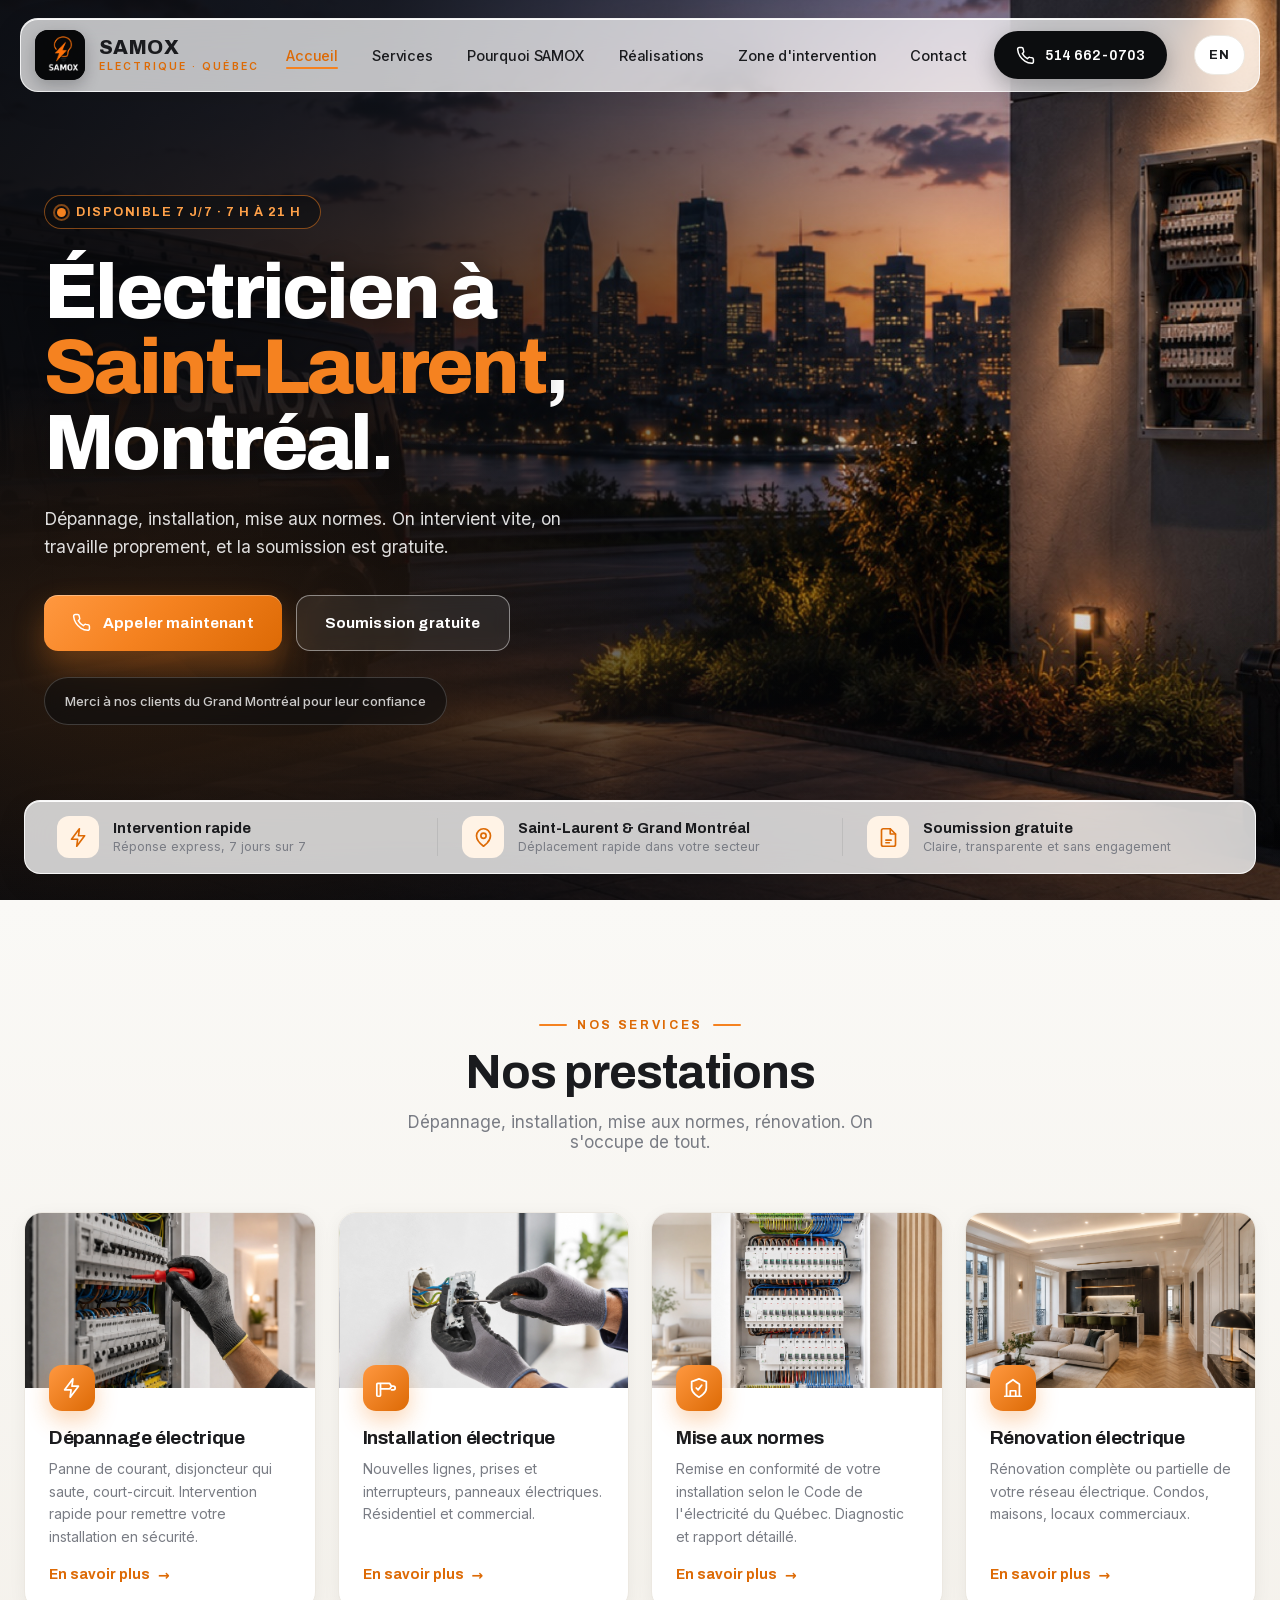
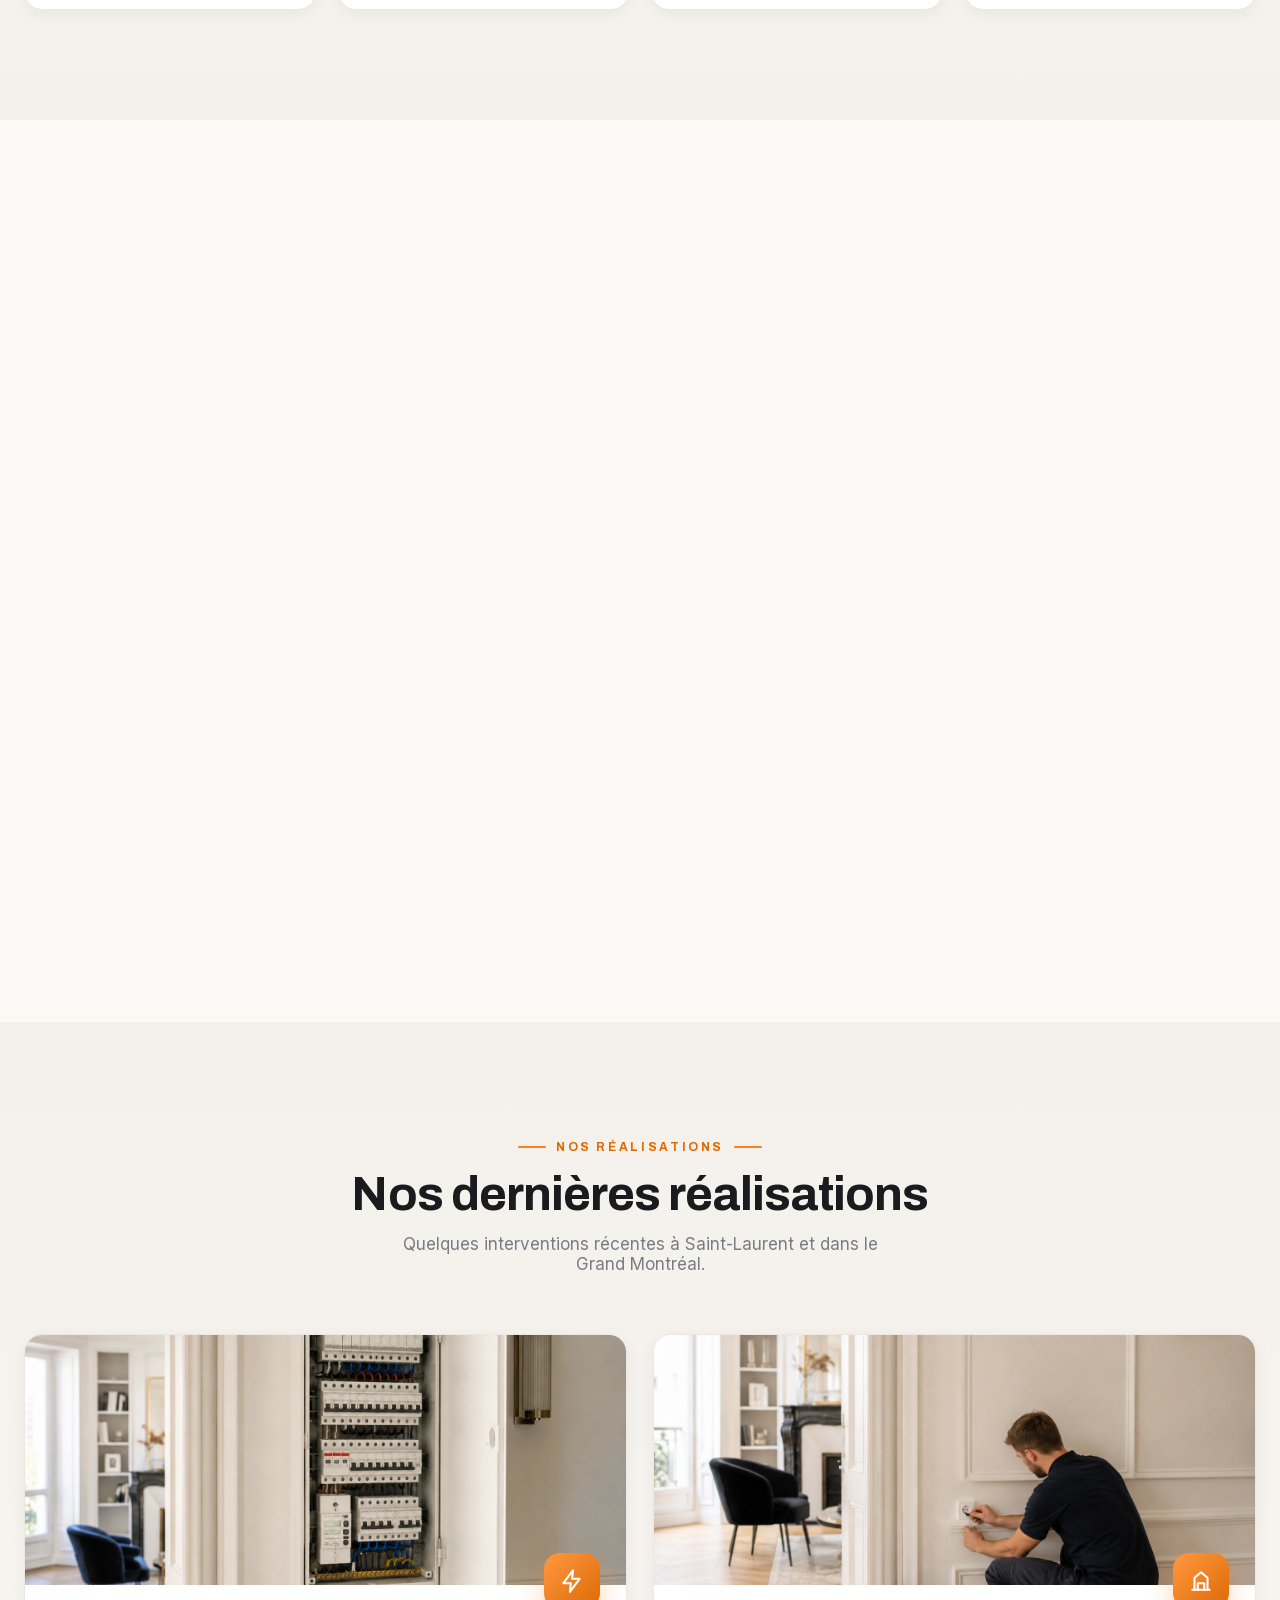
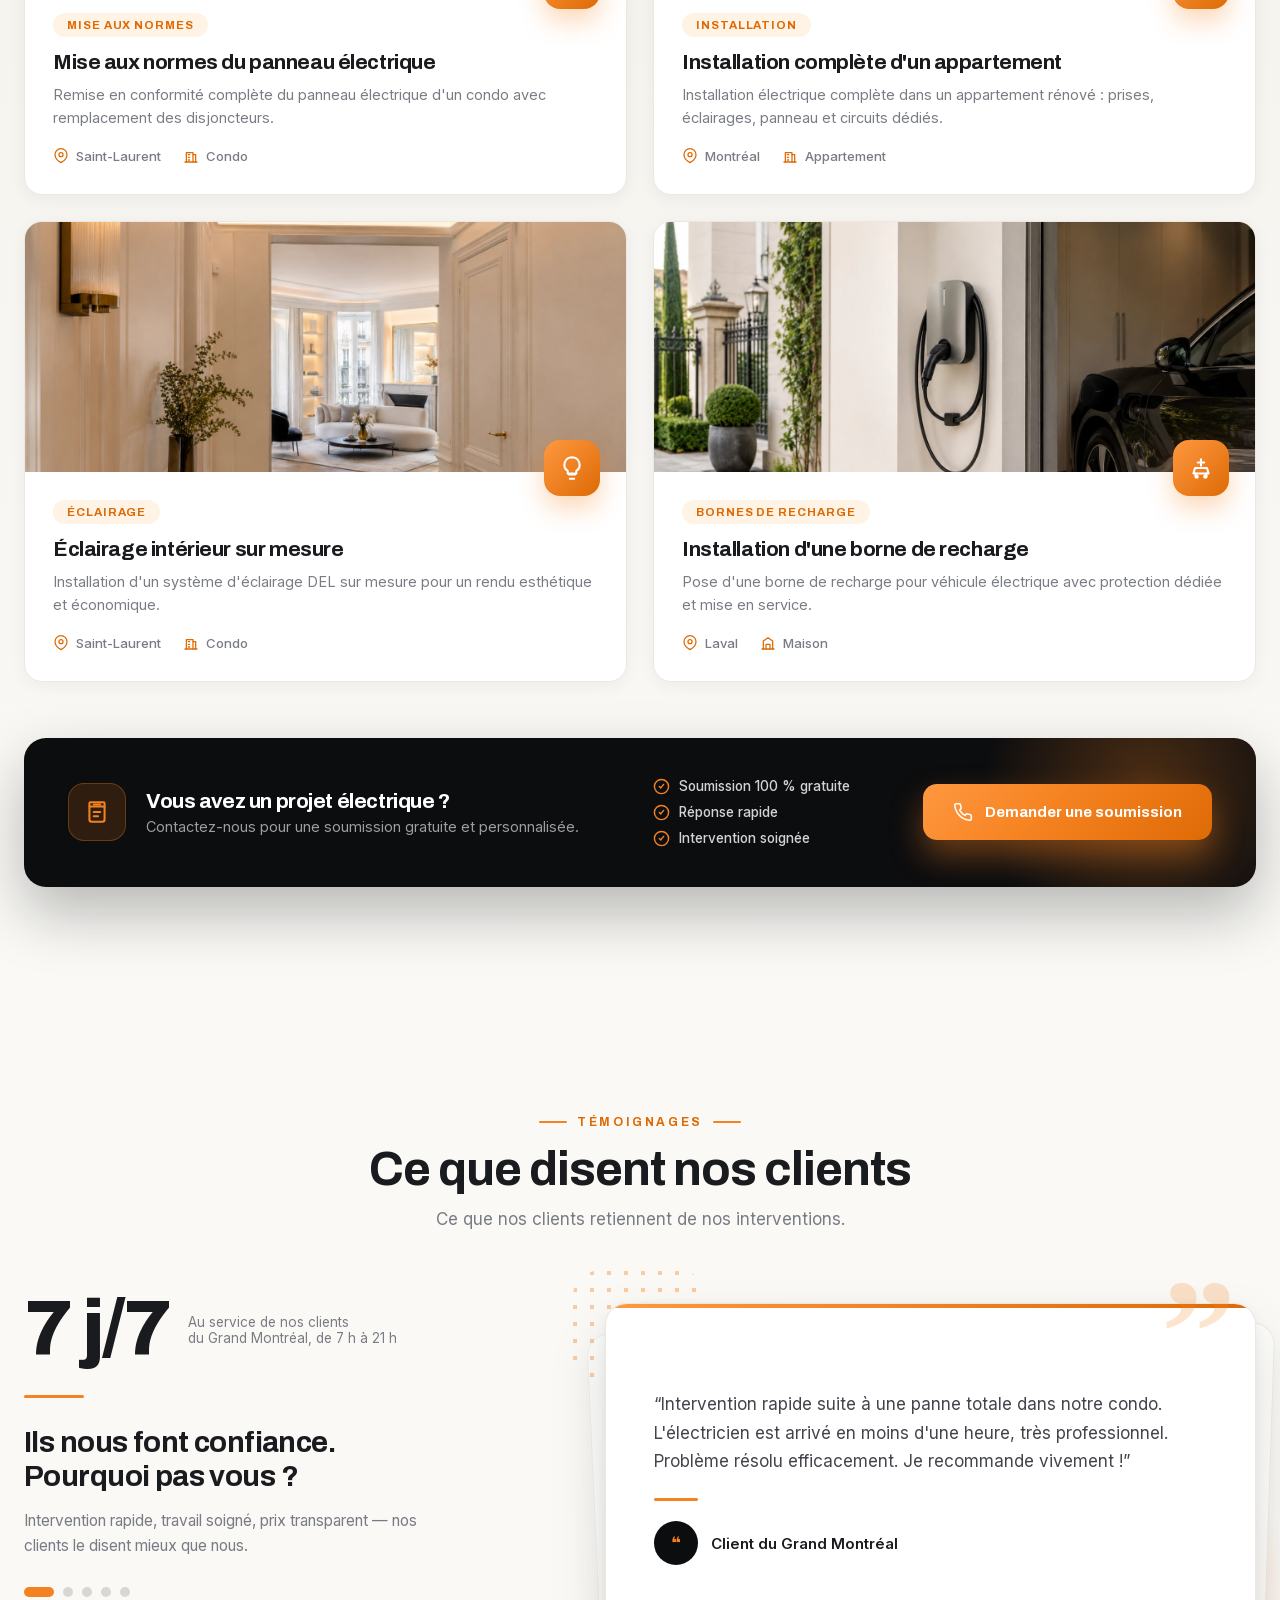
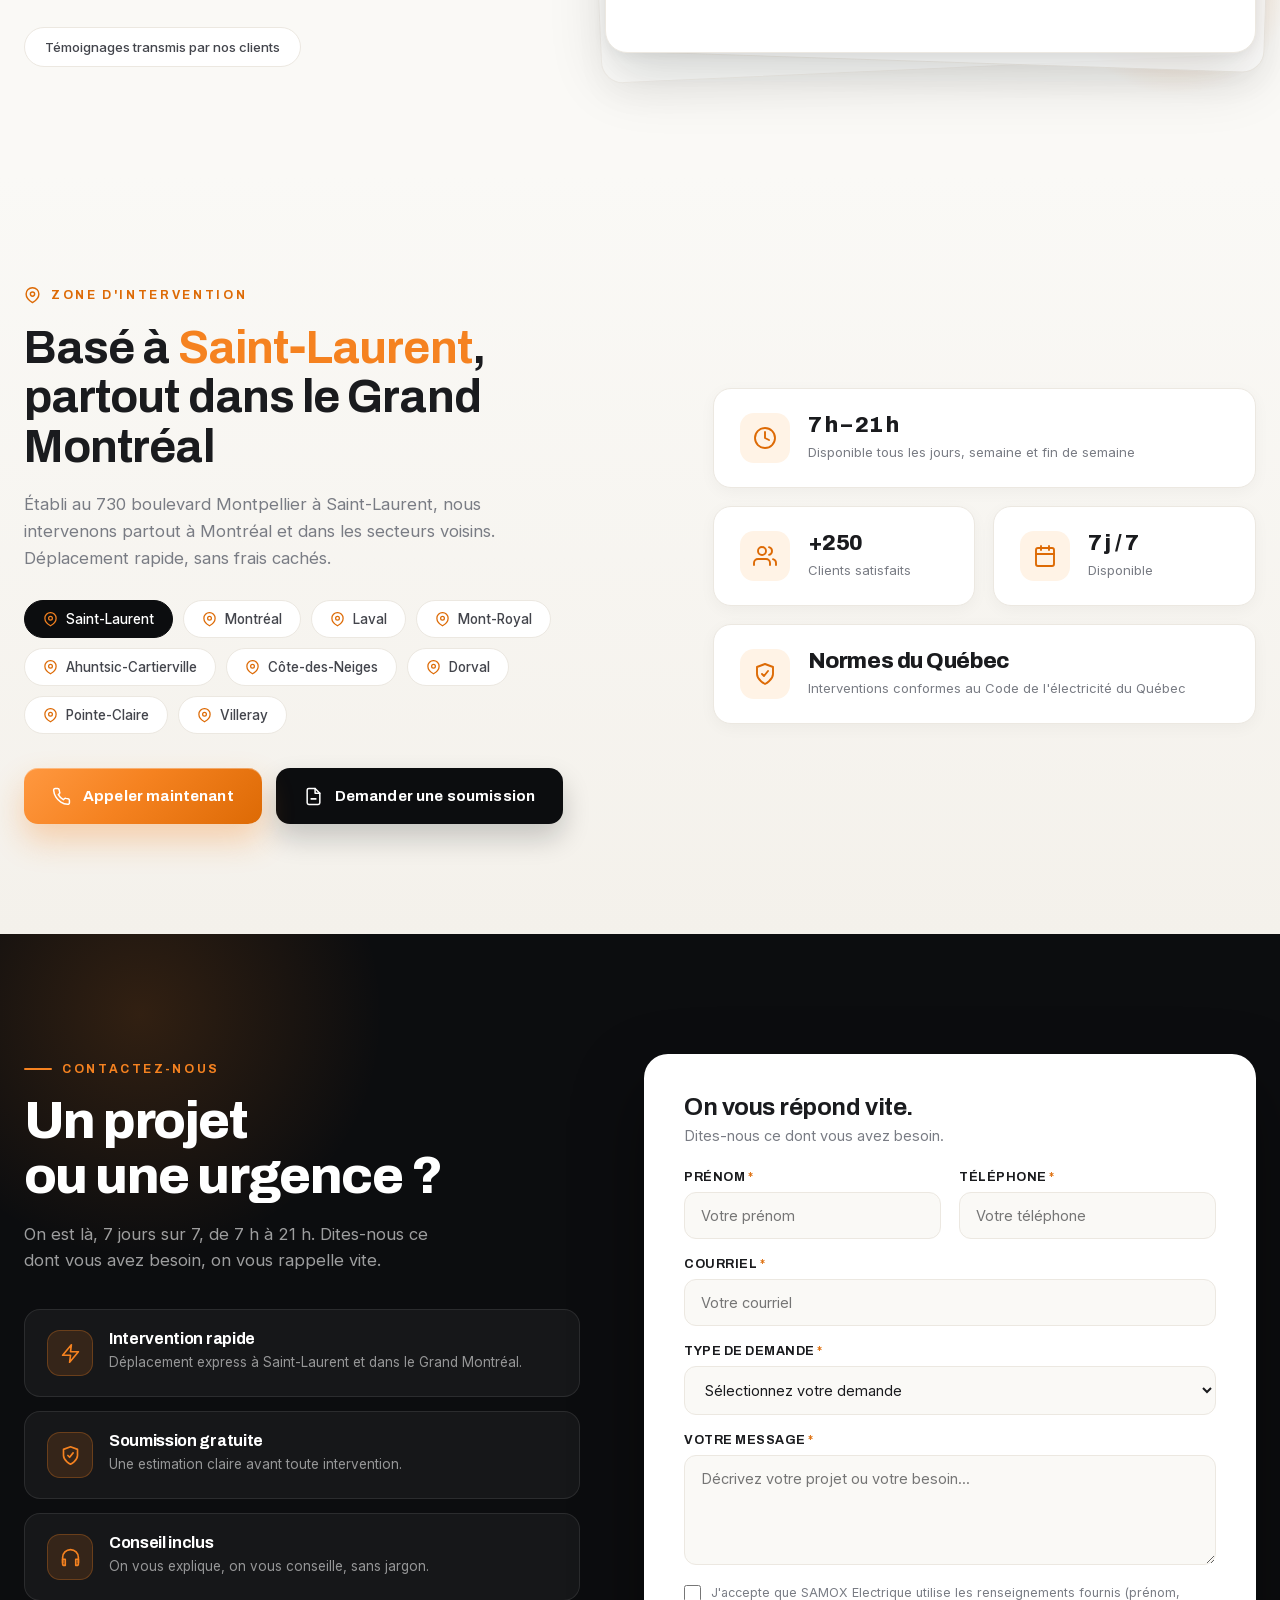
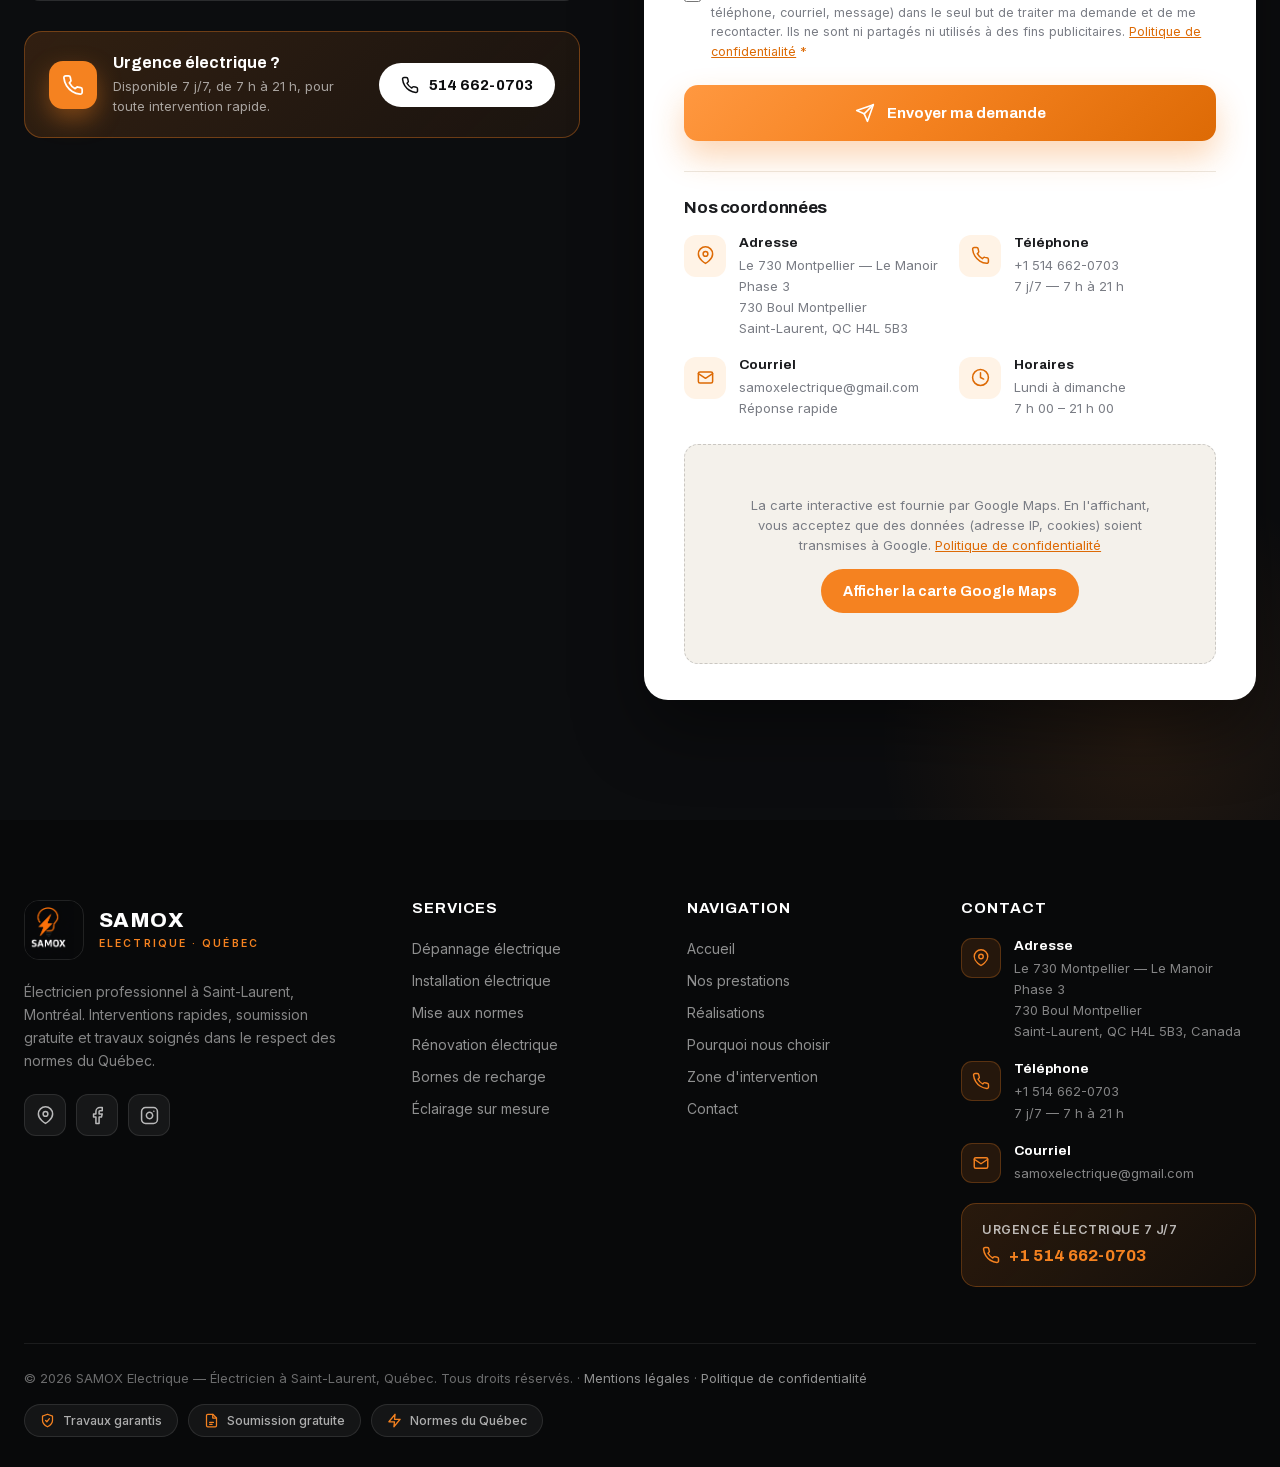
==== commit 32dd54fb: "Refonte SAMOX : préloader animé, RGPD/Loi 25, config Vercel - Animation d'entrée (préloader) sur FR " ====
--- a/index.html
+++ b/index.html
@@ -156,6 +156,120 @@
     }
 
     /* ═══════════════════════════════════════════════════
+       PRÉLOADER — animation d'entrée
+    ═══════════════════════════════════════════════════ */
+    .preloader { display: none; }
+
+    html.js .preloader {
+      position: fixed;
+      inset: 0;
+      z-index: 200;
+      display: flex;
+      flex-direction: column;
+      align-items: center;
+      justify-content: center;
+      gap: 24px;
+      background: radial-gradient(900px 620px at 50% 58%, #17181C 0%, #0A0B0D 72%);
+      transition: transform 0.85s cubic-bezier(0.76, 0, 0.24, 1), visibility 0s linear 0.85s;
+      will-change: transform;
+    }
+
+    html.js .preloader.done {
+      transform: translateY(-100%);
+      visibility: hidden;
+    }
+
+    html.js .preloader.quick {
+      transition-duration: 0.45s;
+    }
+
+    body.is-loading { overflow: hidden; }
+
+    .preloader-bolt {
+      width: 86px;
+      height: 86px;
+      filter: drop-shadow(0 0 26px rgba(245, 130, 32, 0.55));
+      animation: bolt-pop 0.9s cubic-bezier(0.22, 1, 0.36, 1) both;
+    }
+
+    .preloader-bolt path {
+      fill: var(--sx-orange);
+      animation: bolt-flicker 1.6s ease-in-out 0.9s infinite;
+    }
+
+    @keyframes bolt-pop {
+      0% { transform: scale(0.5) rotate(-8deg); opacity: 0; }
+      60% { transform: scale(1.1) rotate(2deg); opacity: 1; }
+      100% { transform: scale(1) rotate(0); opacity: 1; }
+    }
+
+    @keyframes bolt-flicker {
+      0%, 100% { opacity: 1; }
+      50% { opacity: 0.72; }
+    }
+
+    .preloader-word {
+      display: flex;
+      gap: 3px;
+      font-family: var(--font-display);
+      font-size: 42px;
+      font-weight: 800;
+      color: #fff;
+      letter-spacing: 0.1em;
+      line-height: 1;
+    }
+
+    .preloader-word span {
+      display: inline-block;
+      animation: letter-up 0.55s cubic-bezier(0.22, 1, 0.36, 1) both;
+    }
+
+    .preloader-word span:nth-child(1) { animation-delay: 0.30s; }
+    .preloader-word span:nth-child(2) { animation-delay: 0.37s; }
+    .preloader-word span:nth-child(3) { animation-delay: 0.44s; }
+    .preloader-word span:nth-child(4) { animation-delay: 0.51s; }
+    .preloader-word span:nth-child(5) { animation-delay: 0.58s; }
+
+    @keyframes letter-up {
+      from { opacity: 0; transform: translateY(20px); }
+      to { opacity: 1; transform: translateY(0); }
+    }
+
+    .preloader-tag {
+      font-family: var(--font-display);
+      font-size: 11px;
+      font-weight: 600;
+      letter-spacing: 0.32em;
+      text-transform: uppercase;
+      color: var(--sx-orange);
+      animation: letter-up 0.55s 0.72s cubic-bezier(0.22, 1, 0.36, 1) both;
+    }
+
+    .preloader-bar {
+      width: 184px;
+      height: 3px;
+      margin-top: 8px;
+      border-radius: 999px;
+      background: rgba(255, 255, 255, 0.12);
+      overflow: hidden;
+      animation: letter-up 0.55s 0.8s cubic-bezier(0.22, 1, 0.36, 1) both;
+    }
+
+    .preloader-bar i {
+      display: block;
+      height: 100%;
+      border-radius: 999px;
+      background: linear-gradient(90deg, #FF9840, var(--sx-orange-deep));
+      transform-origin: left;
+      transform: scaleX(0);
+      animation: bar-fill 1.5s 0.55s cubic-bezier(0.65, 0, 0.35, 1) forwards;
+    }
+
+    @keyframes bar-fill {
+      to { transform: scaleX(1); }
+    }
+
+    /* ═══════════════════════════════════════════════════
        HEADER
     ═══════════════════════════════════════════════════ */
     .site-header {
@@ -2231,6 +2345,20 @@
 <body>
 
   <!-- ═══════════════════════════════════════════════════
+     PRÉLOADER
+  ═══════════════════════════════════════════════════ -->
+  <div class="preloader" id="preloader" aria-hidden="true">
+    <svg class="preloader-bolt" viewBox="0 0 24 24" aria-hidden="true">
+      <path d="M13 2 4 14h7l-1 8 9-12h-7l1-8Z" />
+    </svg>
+    <div class="preloader-word">
+      <span>S</span><span>A</span><span>M</span><span>O</span><span>X</span>
+    </div>
+    <div class="preloader-tag">Electrique · Québec</div>
+    <div class="preloader-bar"><i></i></div>
+  </div>
+
+  <!-- ═══════════════════════════════════════════════════
      HEADER
   ═══════════════════════════════════════════════════ -->
   <header class="site-header" id="siteHeader">
@@ -2324,19 +2452,7 @@
 
       <!-- Badge Google -->
       <div class="google-badge">
-        <svg class="google-icon" viewBox="0 0 24 24" aria-hidden="true">
-          <path fill="#4285F4"
-            d="M22.56 12.25c0-.78-.07-1.53-.2-2.25H12v4.26h5.92c-.26 1.37-1.04 2.53-2.21 3.31v2.77h3.57c2.08-1.92 3.28-4.74 3.28-8.09z" />
-          <path fill="#34A853"
-            d="M12 23c2.97 0 5.46-.98 7.28-2.66l-3.57-2.77c-.98.66-2.23 1.06-3.71 1.06-2.86 0-5.29-1.93-6.16-4.53H2.18v2.84C3.99 20.53 7.7 23 12 23z" />
-          <path fill="#FBBC05"
-            d="M5.84 14.09c-.22-.66-.35-1.36-.35-2.09s.13-1.43.35-2.09V7.07H2.18C1.43 8.55 1 10.22 1 12s.43 3.45 1.18 4.93l2.85-2.22.81-.62z" />
-          <path fill="#EA4335"
-            d="M12 5.38c1.62 0 3.06.56 4.21 1.64l3.15-3.15C17.45 2.09 14.97 1 12 1 7.7 1 3.99 3.47 2.18 7.07l3.66 2.84c.87-2.6 3.3-4.53 6.16-4.53z" />
-        </svg>
-        <span class="google-badge-label">Avis Google</span>
-        <span class="google-stars">★★★★★</span>
-        <span class="google-score">5,0/5</span>
+        <span class="google-badge-label">Merci à nos clients du Grand Montréal pour leur confiance</span>
       </div>
     </div>
 
@@ -2560,25 +2676,10 @@
 
           <div class="review-card">
             <div class="review-google">
-              <div class="google-g-row">
-                <svg class="google-g-icon" viewBox="0 0 48 48" aria-hidden="true">
-                  <path fill="#4285F4"
-                    d="M47.5 24.6c0-1.6-.1-3.1-.4-4.6H24v8.7h13.2c-.6 3-2.3 5.5-4.9 7.2v6h7.9c4.6-4.3 7.3-10.6 7.3-17.3z" />
-                  <path fill="#34A853"
-                    d="M24 48c6.5 0 11.9-2.1 15.9-5.8l-7.9-6c-2.1 1.4-4.8 2.3-8 2.3-6.1 0-11.3-4.1-13.2-9.7H2.5v6.2C6.5 42.6 14.7 48 24 48z" />
-                  <path fill="#FBBC05"
-                    d="M10.8 28.8c-.5-1.4-.7-2.9-.7-4.8s.2-3.4.7-4.8v-6.2H2.5C.9 16.4 0 20.1 0 24s.9 7.6 2.5 10.8l8.3-6z" />
-                  <path fill="#EA4335"
-                    d="M24 9.5c3.5 0 6.6 1.2 9 3.5l6.7-6.7C35.9 2.5 30.5 0 24 0 14.7 0 6.5 5.4 2.5 13.2l8.3 6.2C12.7 13.6 17.9 9.5 24 9.5z" />
-                </svg>
-                <div class="google-g-text">
-                  <strong>Google</strong>
-                  <span>Avis certifiés</span>
-                </div>
+              <div class="google-g-text">
+                <strong>Témoignage</strong>
+                <span>Client du Grand Montréal</span>
               </div>
-              <div class="review-score">5,0<span>/5</span></div>
-              <div class="review-stars">★★★★★</div>
-              <div class="review-google-base">Basé sur 55 avis</div>
             </div>
 
             <div class="review-sep"></div>
@@ -2588,10 +2689,10 @@
               <p class="testimonial-text">Intervention rapide et soignée. Le technicien était professionnel et a tout
                 remis aux normes. Je recommande vivement SAMOX Electrique !</p>
               <div class="testimonial-author">
-                <div class="testimonial-avatar">T</div>
+                <div class="testimonial-avatar">❝</div>
                 <div>
-                  <strong>Thomas D.</strong>
-                  <span>Saint-Laurent · il y a 2 semaines</span>
+                  <strong>Un client</strong>
+                  <span>Saint-Laurent</span>
                 </div>
               </div>
             </div>
@@ -2825,19 +2926,18 @@
     <div class="avis-container">
 
       <div class="avis-header reveal">
-        <span class="section-kicker kicker-center">Nos avis Google</span>
+        <span class="section-kicker kicker-center">Témoignages</span>
         <h2>Ce que disent nos clients</h2>
-        <p>Des avis authentiques. La confiance, ça se mérite — ça ne s'invente pas.</p>
+        <p>Ce que nos clients retiennent de nos interventions.</p>
       </div>
 
       <div class="avis-grid">
 
         <div class="avis-left reveal">
           <div class="avis-score-row">
-            <div class="avis-score-big">5,0</div>
+            <div class="avis-score-big">7&nbsp;j/7</div>
             <div class="avis-score-detail">
-              <div class="avis-score-stars">★★★★★</div>
-              <div class="avis-score-label">Basé sur 55 avis Google</div>
+              <div class="avis-score-label">Au service de nos clients<br>du Grand Montréal, de 7&nbsp;h à 21&nbsp;h</div>
             </div>
           </div>
           <div class="avis-sep"></div>
@@ -2846,17 +2946,7 @@
             nous.</p>
           <div class="avis-dots" id="avisDots"></div>
           <div class="avis-badge">
-            <svg class="avis-badge-g" viewBox="0 0 48 48" xmlns="http://www.w3.org/2000/svg" aria-hidden="true">
-              <path fill="#4285F4"
-                d="M44.5 20H24v8h11.7C34.2 33.6 29.7 37 24 37c-7.2 0-13-5.8-13-13s5.8-13 13-13c3.1 0 5.9 1.1 8.1 2.9l5.7-5.7C34.5 5.1 29.5 3 24 3 12.4 3 3 12.4 3 24s9.4 21 21 21c10.9 0 20-7.9 20-21 0-1.4-.1-2.7-.5-4z" />
-              <path fill="#34A853"
-                d="M6.3 14.7l6.6 4.8C14.4 16 18.9 13 24 13c3.1 0 5.9 1.1 8.1 2.9l5.7-5.7C34.5 5.1 29.5 3 24 3 16.3 3 9.7 7.9 6.3 14.7z" />
-              <path fill="#FBBC05"
-                d="M24 45c5.5 0 10.5-2 14.2-5.4l-6.6-5.4C29.5 35.9 26.9 37 24 37c-5.7 0-10.2-3.4-11.7-8.1l-6.6 4.8C9.7 40.1 16.3 45 24 45z" />
-              <path fill="#EA4335"
-                d="M44.5 20H24v8h11.7c-.7 2.1-2 3.9-3.8 5.2l6.6 5.4C42.4 35.1 45 30 45 24c0-1.4-.1-2.7-.5-4z" />
-            </svg>
-            <span>Avis vérifiés Google</span>
+            <span>Témoignages transmis par nos clients</span>
           </div>
         </div>
 
@@ -3431,6 +3521,27 @@
 
   <script>
     /* ═══════════════════════════════════════════════
+       FORMULAIRE — ENVOI PAR COURRIEL (aucun serveur
+       tiers : les données ne quittent pas le visiteur)
+    ═══════════════════════════════════════════════ */
+    (function () {
+      var form = document.querySelector('.contact-form');
+      if (!form) return;
+      form.addEventListener('submit', function (e) {
+        e.preventDefault();
+        var d = new FormData(form);
+        var body = 'Prénom : ' + d.get('name') +
+          '\nTéléphone : ' + d.get('phone') +
+          '\nCourriel : ' + d.get('email') +
+          '\nType de demande : ' + d.get('request') +
+          '\n\n' + d.get('message');
+        location.href = 'mailto:samoxelectrique@gmail.com' +
+          '?subject=' + encodeURIComponent('Demande de soumission — ' + d.get('request')) +
+          '&body=' + encodeURIComponent(body);
+      });
+    })();
+
+    /* ═══════════════════════════════════════════════
        RGPD — GOOGLE MAPS APRES CONSENTEMENT
     ═══════════════════════════════════════════════ */
     (function () {
@@ -3448,6 +3559,39 @@
         iframe.setAttribute('allowfullscreen', '');
         box.replaceWith(iframe);
       });
+    })();
+
+    /* ═══════════════════════════════════════════════
+       PRÉLOADER — animation d'entrée
+    ═══════════════════════════════════════════════ */
+    (function () {
+      var pre = document.getElementById('preloader');
+      if (!pre) return;
+      document.body.classList.add('is-loading');
+
+      var reduced = window.matchMedia('(prefers-reduced-motion: reduce)').matches;
+      var seen = false;
+      try { seen = sessionStorage.getItem('samox-intro') === '1'; } catch (e) { }
+
+      /* Intro complète à la première visite, écourtée ensuite */
+      var delay = reduced ? 0 : (seen ? 450 : 2100);
+      if (seen || reduced) pre.classList.add('quick');
+
+      var started = false;
+      function dismiss() {
+        if (started) return;
+        started = true;
+        setTimeout(function () {
+          pre.classList.add('done');
+          document.body.classList.remove('is-loading');
+          try { sessionStorage.setItem('samox-intro', '1'); } catch (e) { }
+          setTimeout(function () { if (pre.parentNode) pre.parentNode.removeChild(pre); }, 1000);
+        }, delay);
+      }
+
+      if (document.readyState === 'complete') dismiss();
+      else window.addEventListener('load', dismiss);
+      setTimeout(dismiss, 3600); /* sécurité si le chargement traîne */
     })();
 
     /* ═══════════════════════════════════════════════
@@ -3582,39 +3726,41 @@
        CARROUSEL AVIS GOOGLE
     ═══════════════════════════════════════════════ */
     (function () {
+      /* AVIS ANONYMISÉS (RGPD art. 6 / Loi 25) — à remplacer par de véritables avis
+         clients, avec leur consentement écrit, avant toute personnalisation. */
       var reviews = [
         {
-          name: 'Thomas D.',
-          avatar: 'T',
-          date: 'Il y a 2 semaines',
+          name: 'Client du Grand Montréal',
+          avatar: '❝',
+          date: '',
           stars: 5,
           text: 'Intervention rapide suite à une panne totale dans notre condo. L\'électricien est arrivé en moins d\'une heure, très professionnel. Problème résolu efficacement. Je recommande vivement !'
         },
         {
-          name: 'Marie L.',
-          avatar: 'M',
-          date: 'Il y a 1 mois',
+          name: 'Client du Grand Montréal',
+          avatar: '❝',
+          date: '',
           stars: 5,
           text: 'Mise aux normes du panneau électrique de mon appartement. Travail impeccable, soumission respectée, aucune mauvaise surprise. Équipe sérieuse et ponctuelle. Très satisfaite.'
         },
         {
-          name: 'Pierre M.',
-          avatar: 'P',
-          date: 'Il y a 3 semaines',
+          name: 'Client du Grand Montréal',
+          avatar: '❝',
+          date: '',
           stars: 5,
           text: 'J\'ai fait appel à SAMOX Electrique pour l\'installation complète d\'une nouvelle cuisine. Câblage propre, prises bien positionnées, délai tenu. Prix compétitif et service au top.'
         },
         {
-          name: 'Sophie K.',
-          avatar: 'S',
-          date: 'Il y a 5 jours',
+          name: 'Client du Grand Montréal',
+          avatar: '❝',
+          date: '',
           stars: 5,
           text: 'Dépannage en urgence un samedi soir — disjoncteur principal déclenché. Réponse immédiate, arrivée en 45 minutes. Problème identifié et réglé rapidement. Tarif honnête. Merci !'
         },
         {
-          name: 'Antoine R.',
-          avatar: 'A',
-          date: 'Il y a 2 mois',
+          name: 'Client du Grand Montréal',
+          avatar: '❝',
+          date: '',
           stars: 5,
           text: 'Rénovation électrique complète de mon studio à Saint-Laurent. Conseil pertinent, travail soigné et propre. Rapport qualité-prix excellent. C\'est la bonne adresse à Montréal.'
         }
@@ -3635,8 +3781,7 @@
         var card = document.createElement('div');
         card.className = 'avis-card' + (i === 0 ? ' active' : '');
         card.innerHTML =
-          '<div class="avis-card-stars">' + stars + '</div>' +
-          '<p class="avis-card-quote">“' + r.text + '”</p>' +
+                    '<p class="avis-card-quote">“' + r.text + '”</p>' +
           '<div class="avis-card-line"></div>' +
           '<div class="avis-card-author">' +
           '<div class="avis-card-avatar">' + r.avatar + '</div>' +
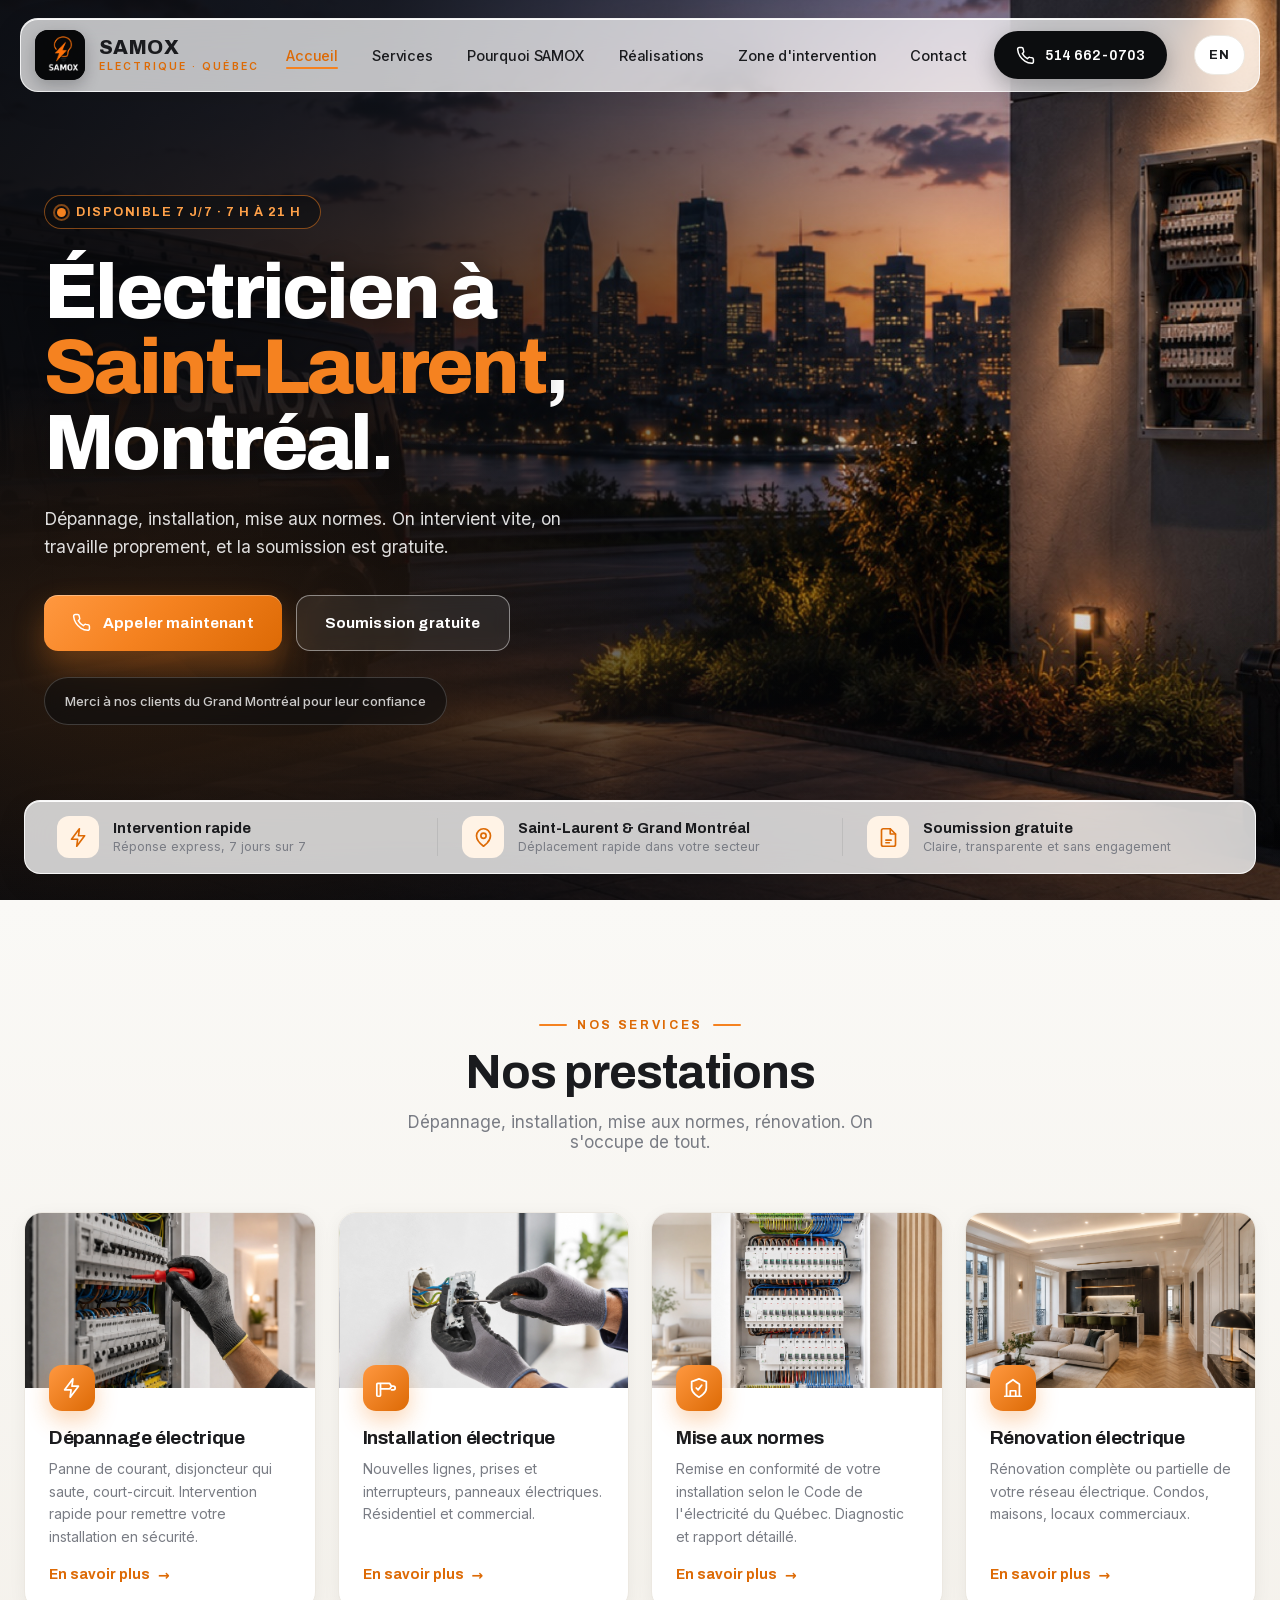
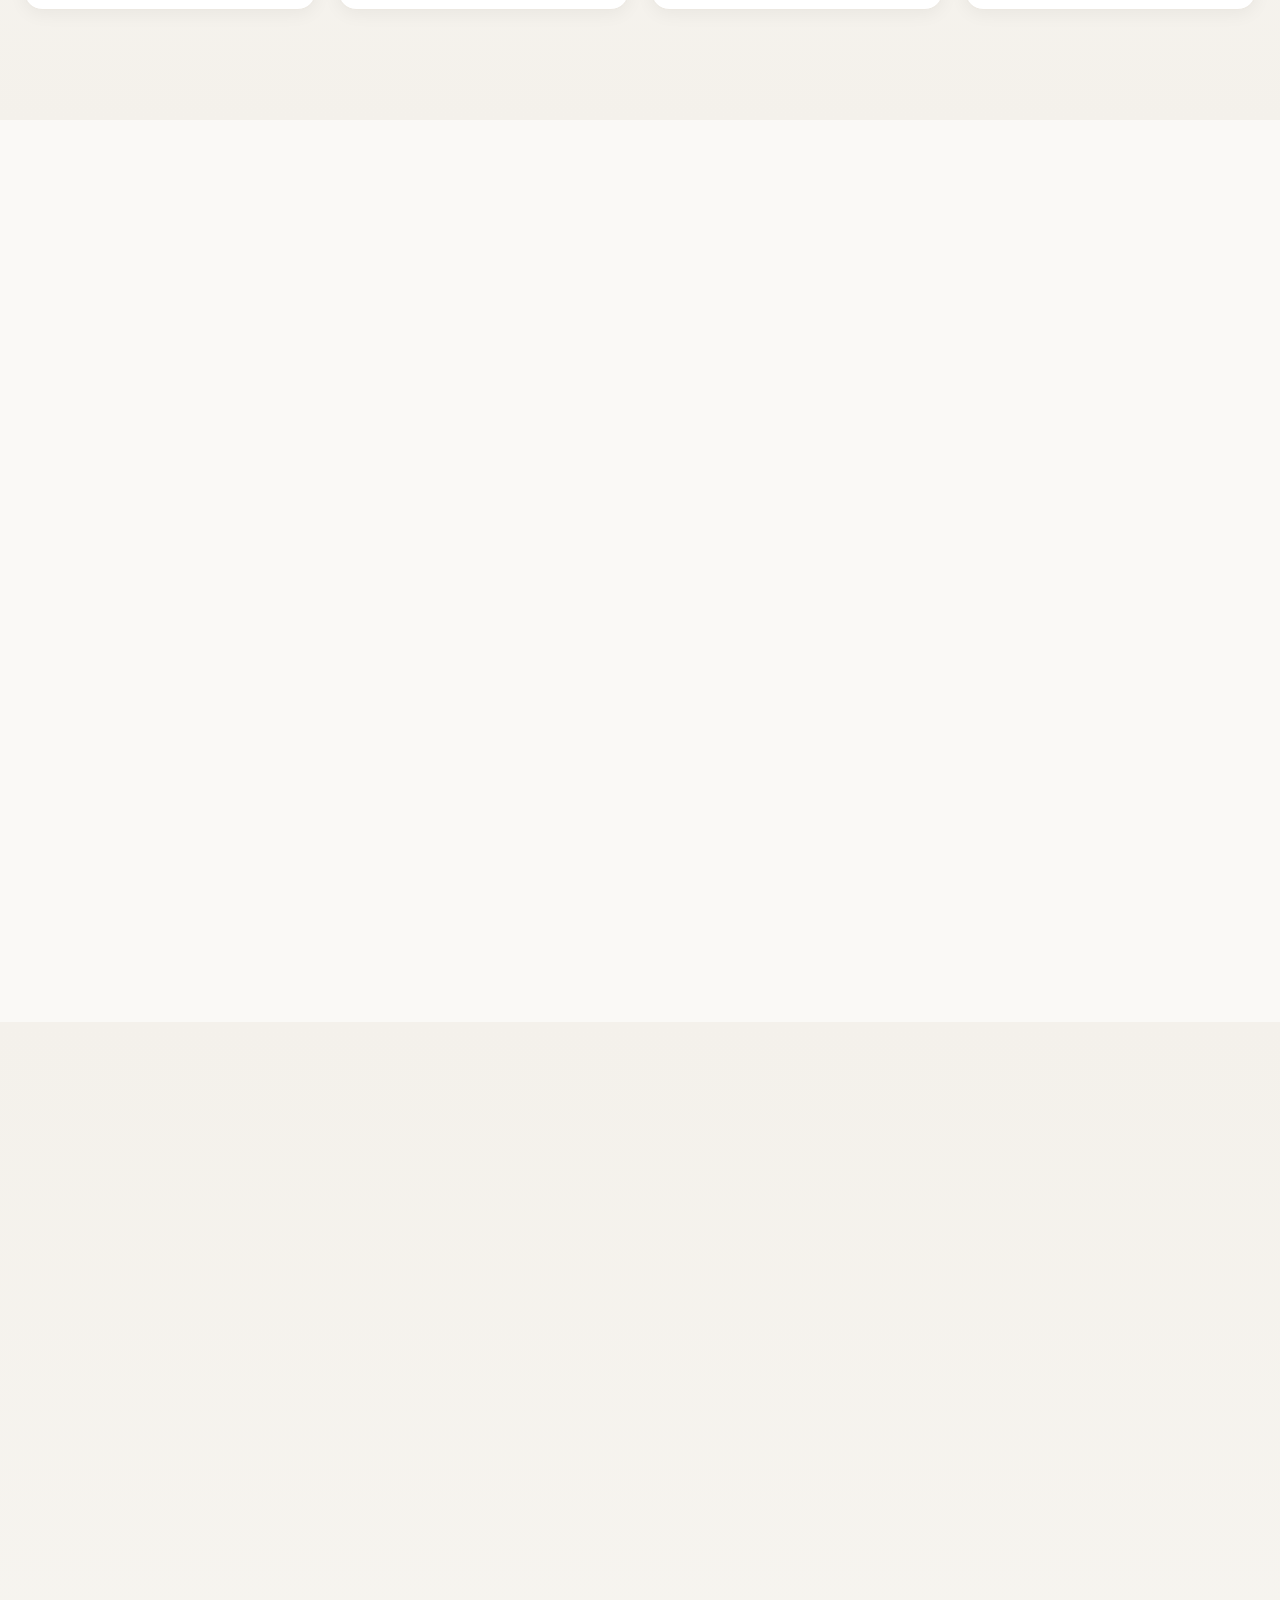
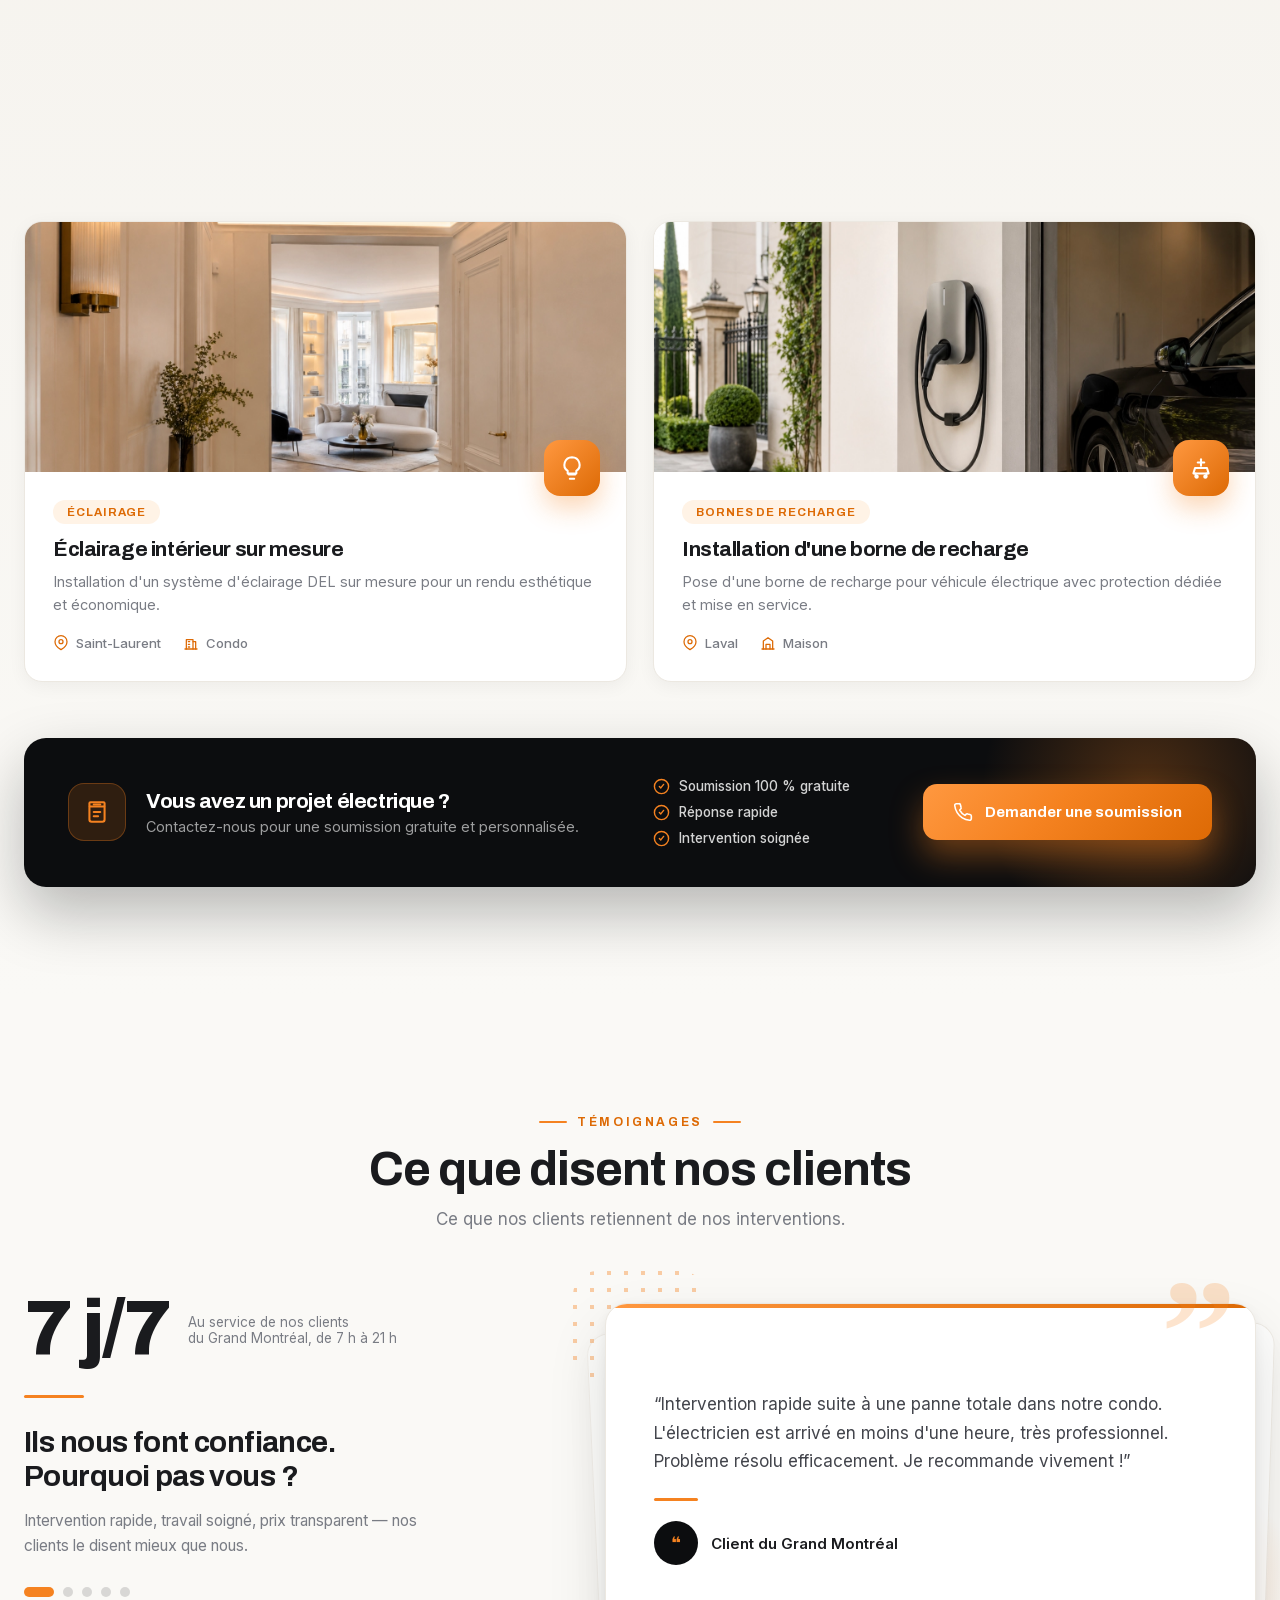
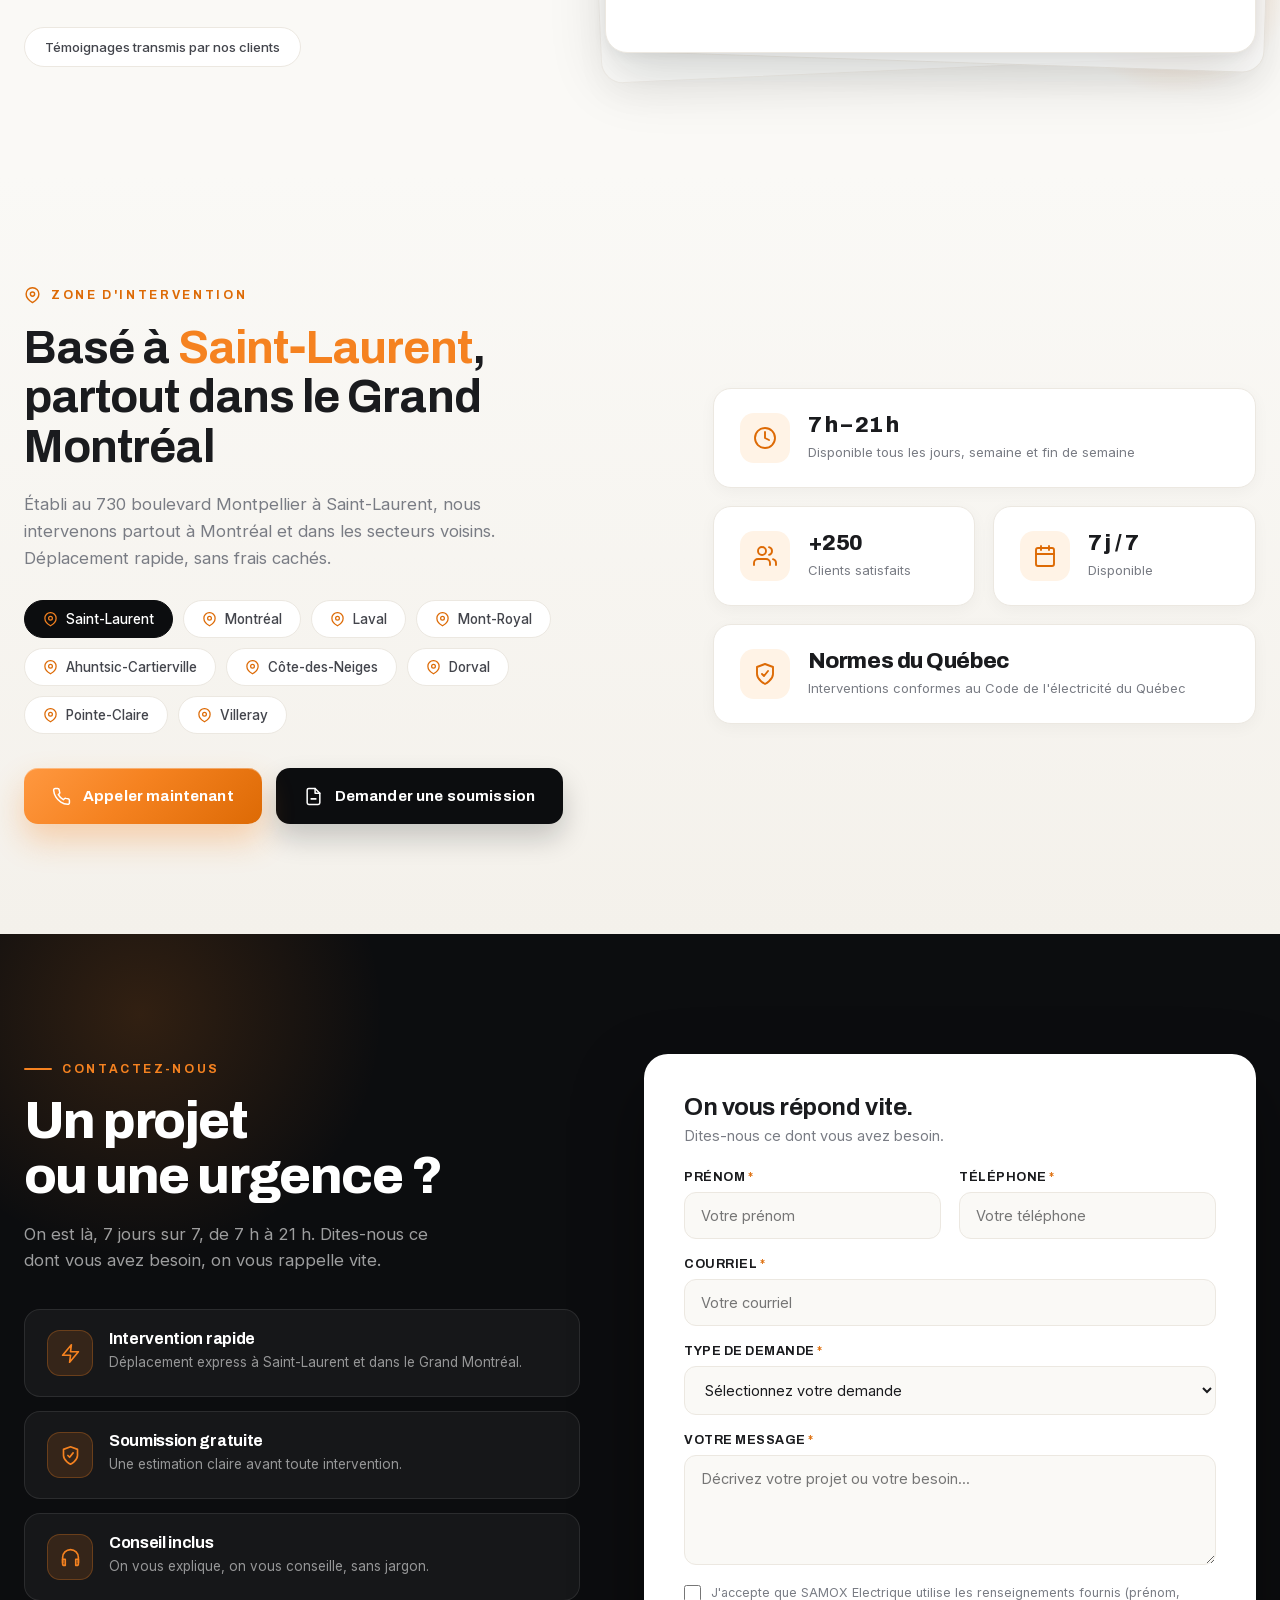
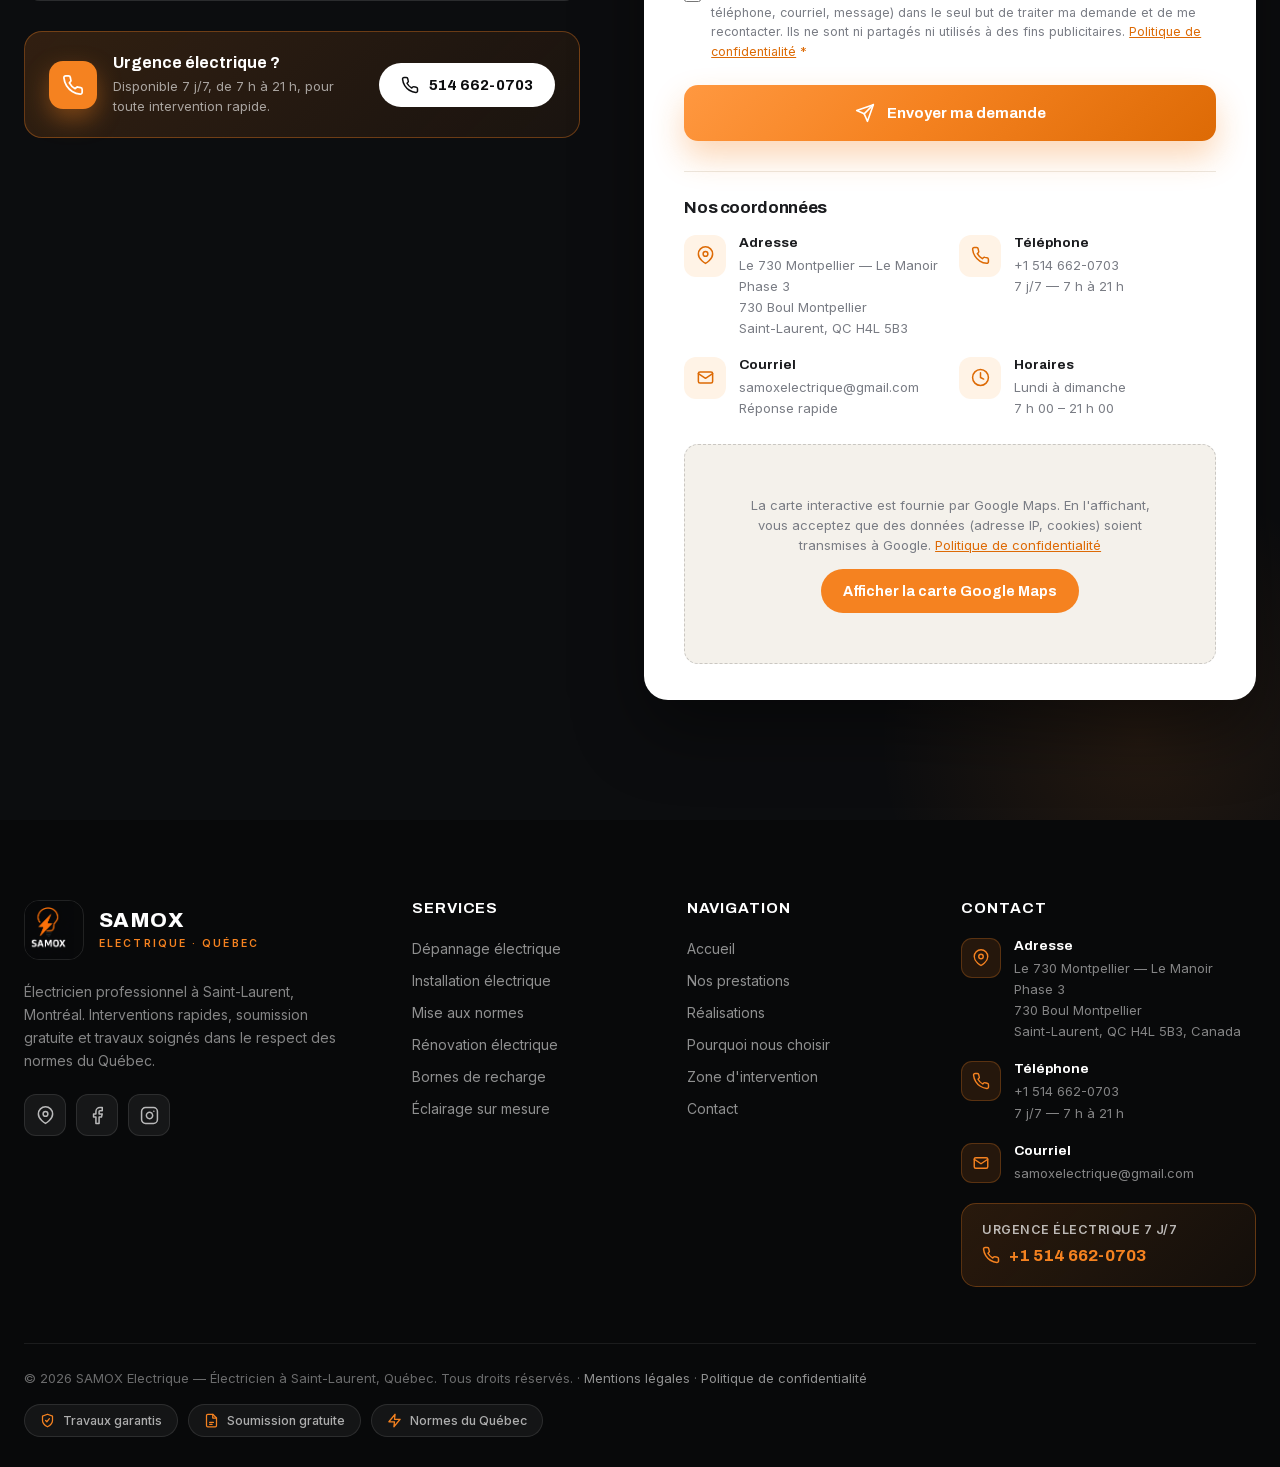
==== commit 4563d0f2: "SEO : hreflang et canonical absolus sur samox.vercel.app Co-Authored-By: Claude Fable 5 <noreply@ant" ====
--- a/index.html
+++ b/index.html
@@ -14,9 +14,10 @@
   <meta property="og:image" content="Logo.PNG" />
   <meta property="og:locale" content="fr_CA" />
   <link rel="icon" type="image/png" href="logo-samox-320.png" />
-  <!-- hreflang : remplacer par les URL absolues du domaine au déploiement -->
-  <link rel="alternate" hreflang="fr-CA" href="index.html" />
-  <link rel="alternate" hreflang="en-CA" href="en.html" />
+  <link rel="alternate" hreflang="fr-CA" href="https://samox.vercel.app/" />
+  <link rel="alternate" hreflang="en-CA" href="https://samox.vercel.app/en" />
+  <link rel="alternate" hreflang="x-default" href="https://samox.vercel.app/" />
+  <link rel="canonical" href="https://samox.vercel.app/" />
 
   <!-- Polices auto-hébergées : aucune requête vers Google (conformité RGPD art. 6 / Loi 25) -->
   <link href="fonts/fonts.css" rel="stylesheet" />
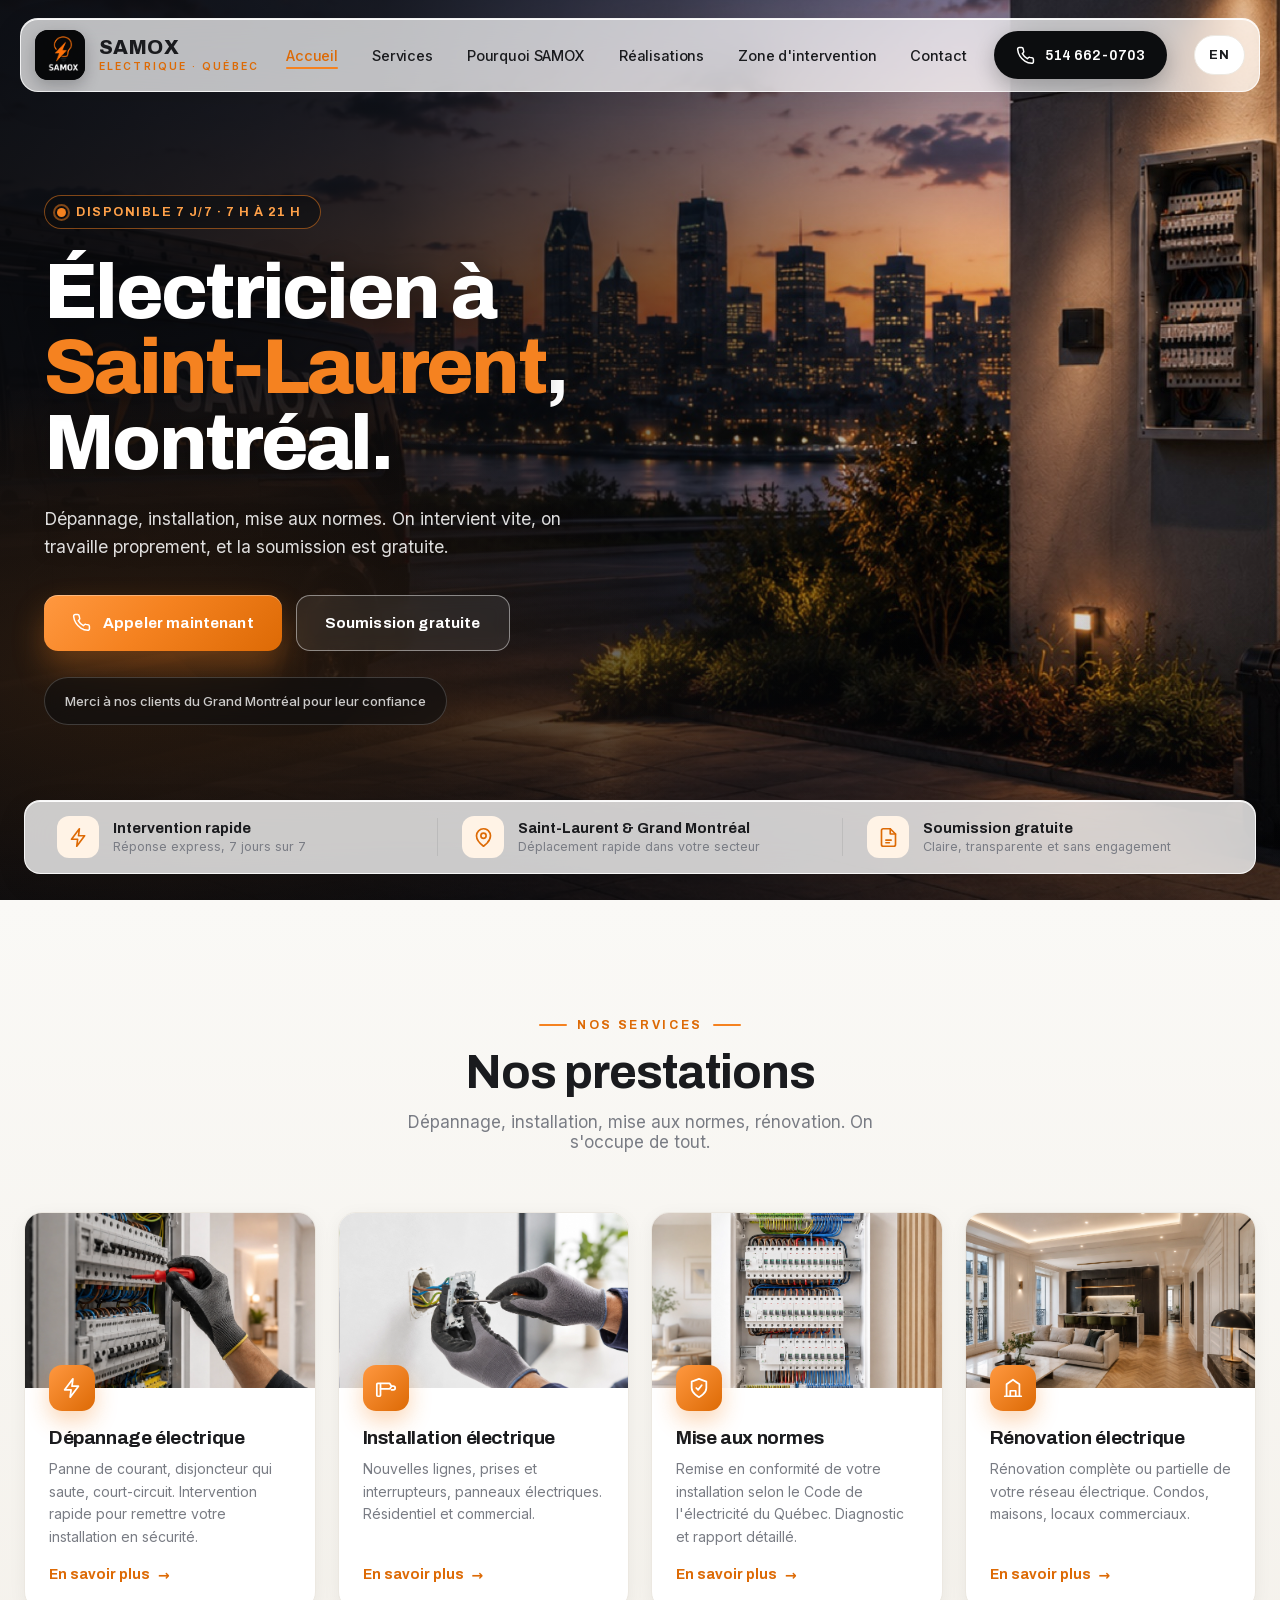
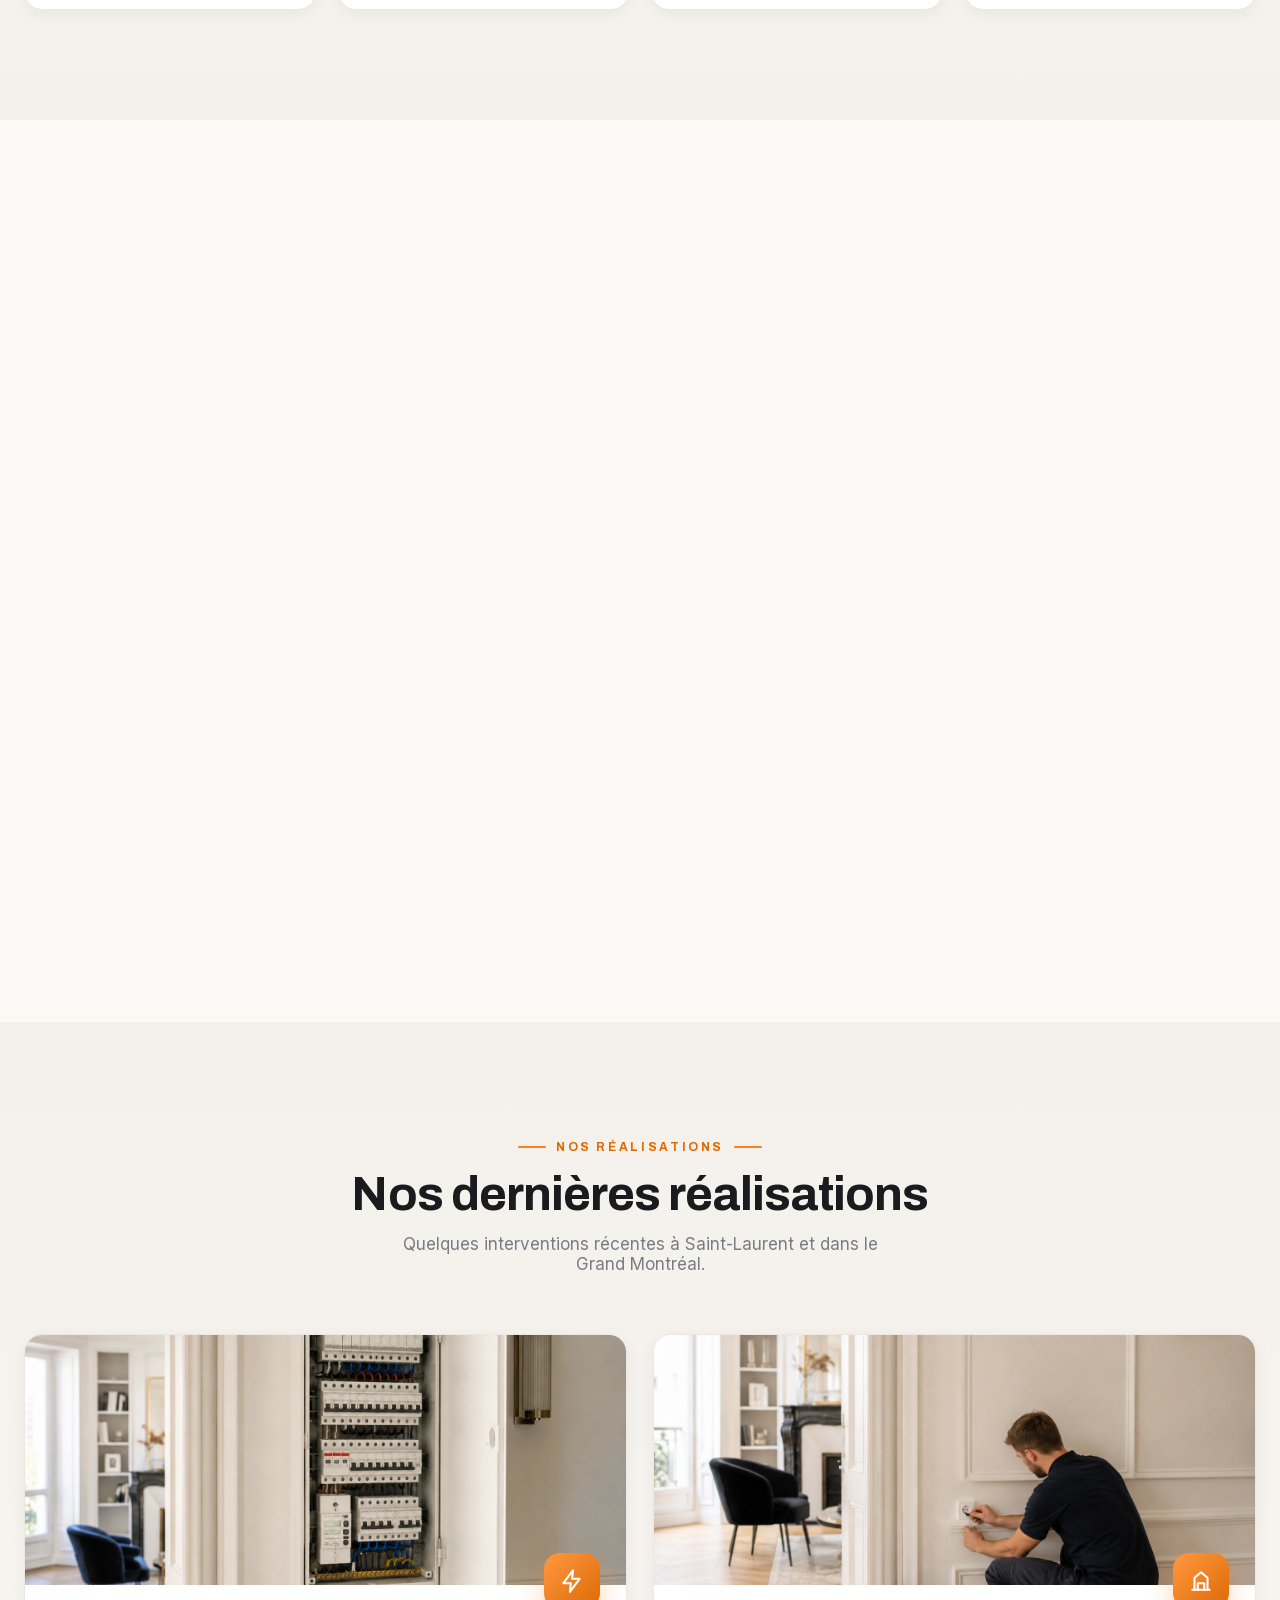
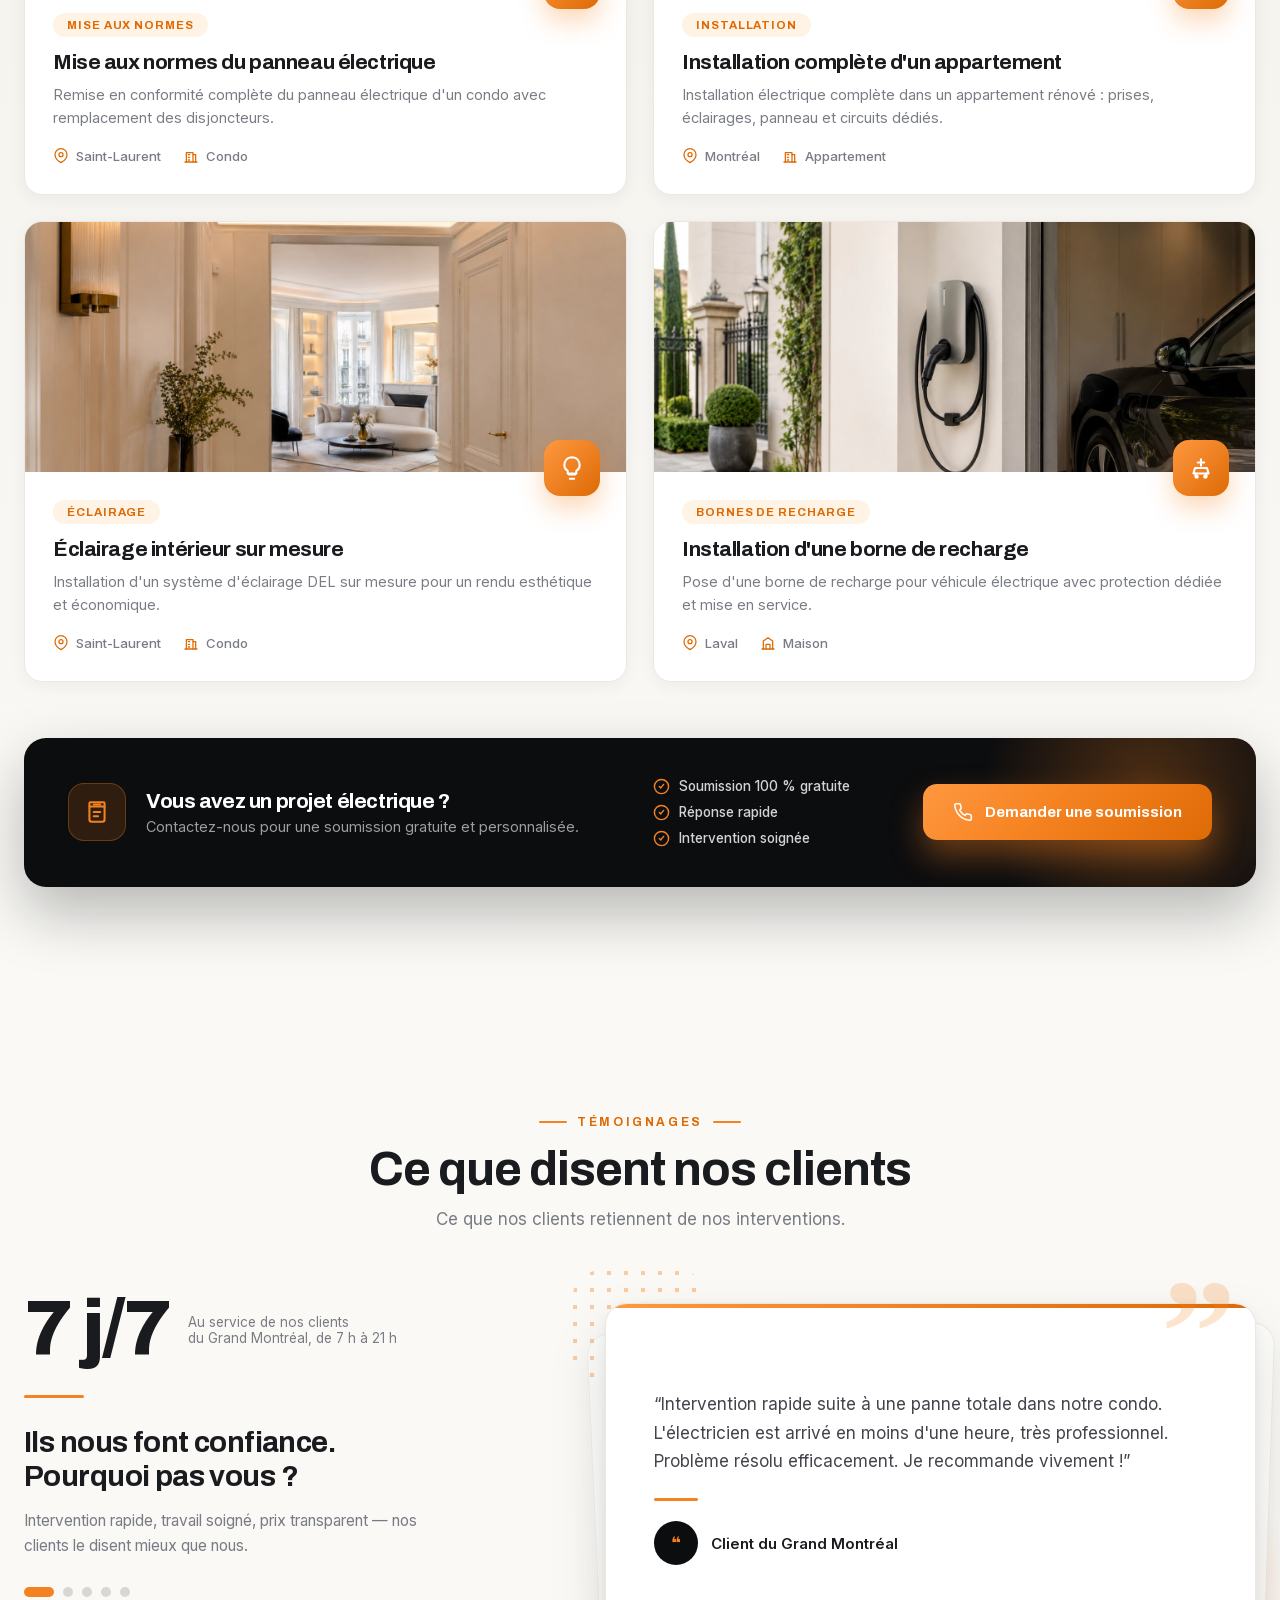
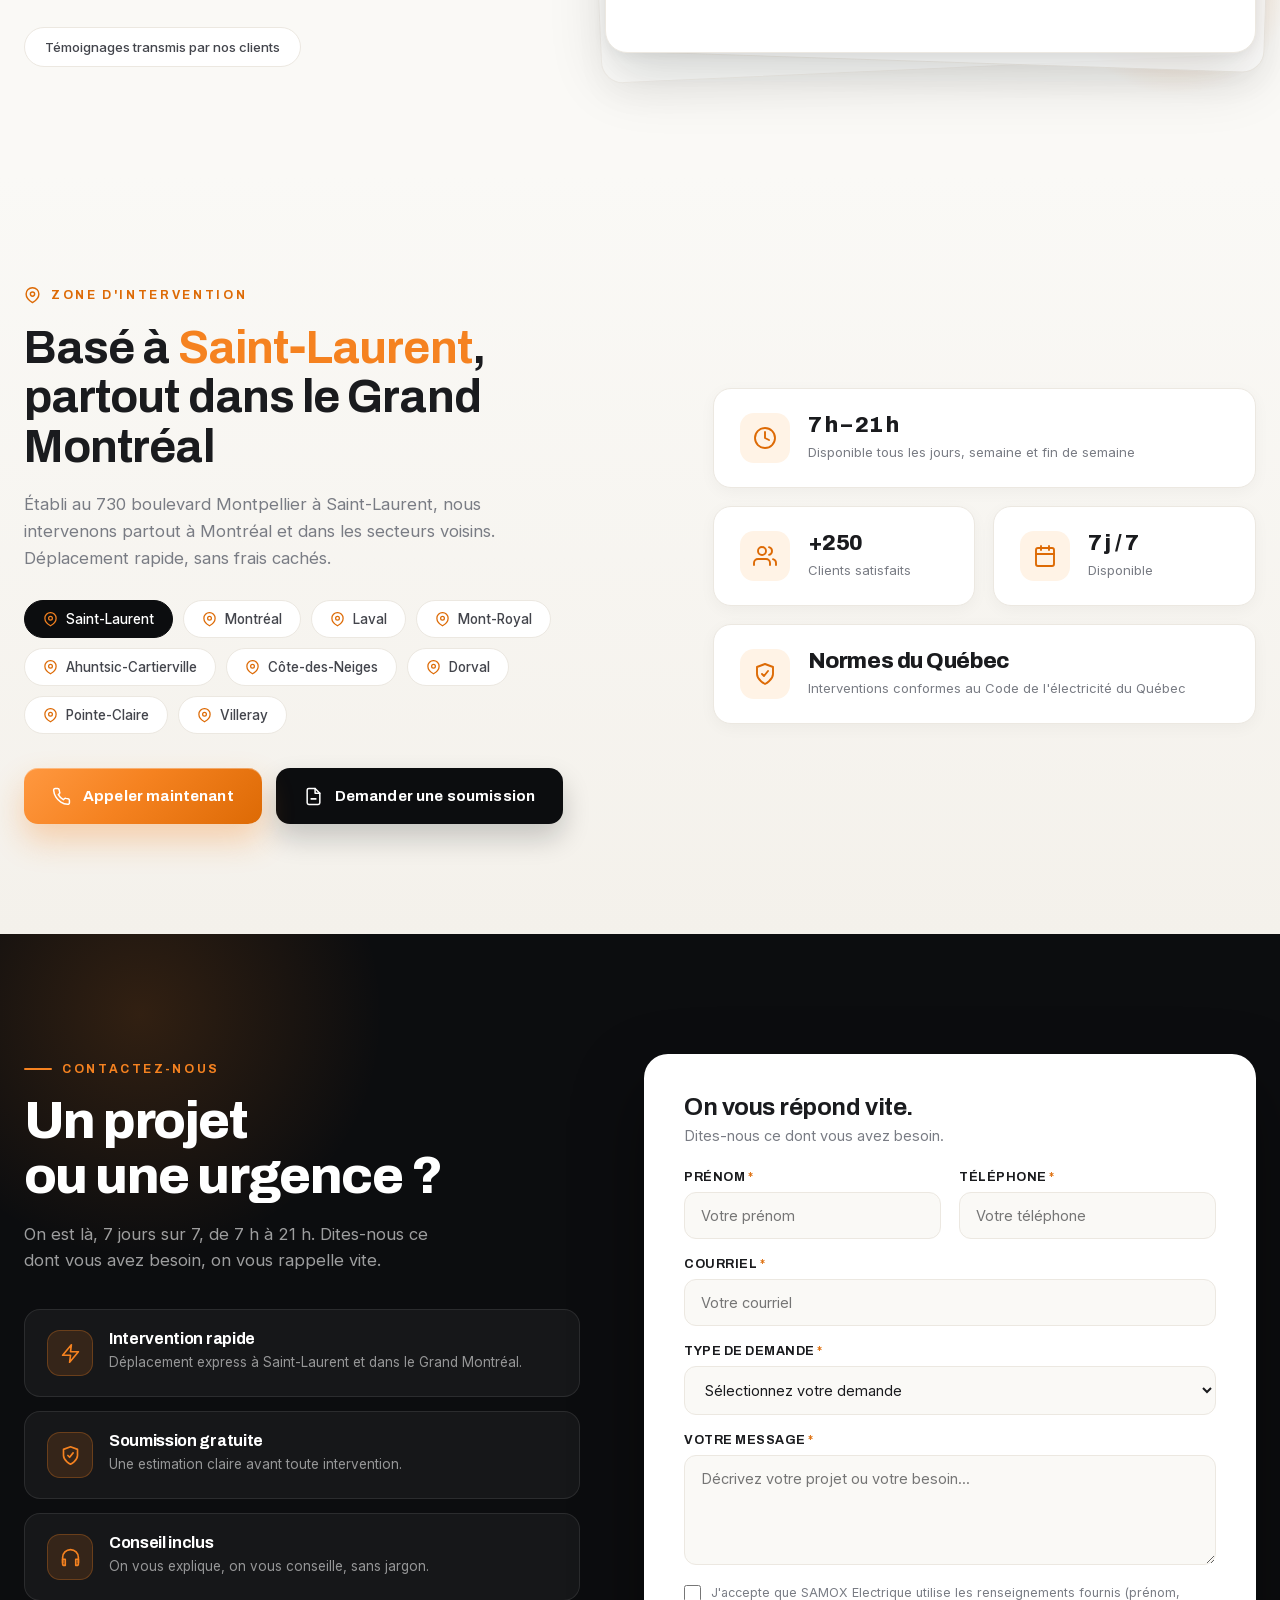
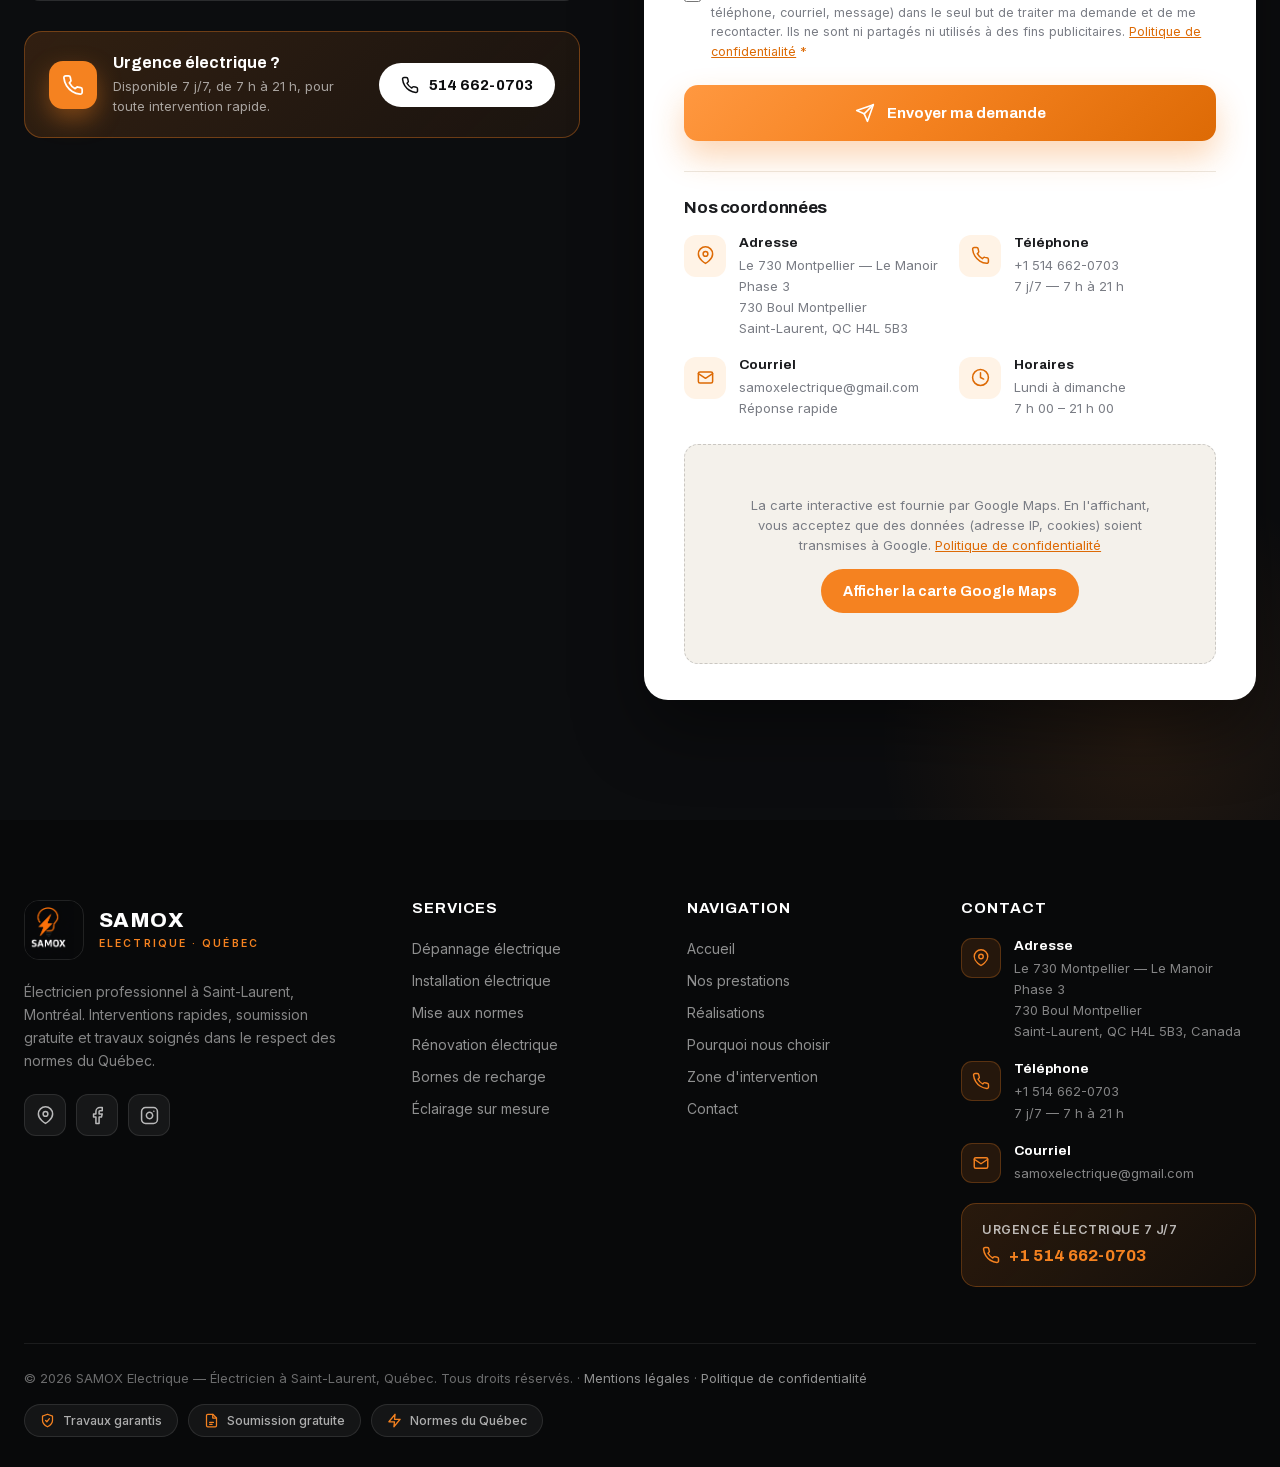
==== commit e06cb9fb: "Correctifs affichage Android (FR + EN) - text-size-adjust: 100% contre le font boosting de Chrome An" ====
--- a/index.html
+++ b/index.html
@@ -74,9 +74,20 @@
       --font-body: 'Inter', system-ui, -apple-system, sans-serif;
     }
 
-    * { box-sizing: border-box; margin: 0; padding: 0; }
-
-    html { scroll-behavior: smooth; }
+    * {
+      box-sizing: border-box;
+      margin: 0;
+      padding: 0;
+      -webkit-tap-highlight-color: transparent;
+    }
+
+    html {
+      scroll-behavior: smooth;
+      /* Empêche le "font boosting" de Chrome Android (textes gonflés) */
+      -webkit-text-size-adjust: 100%;
+      text-size-adjust: 100%;
+      overflow-x: clip;
+    }
 
     body {
       font-family: var(--font-body);
@@ -276,8 +287,9 @@
     .site-header {
       position: fixed;
       top: 18px;
-      left: 50%;
-      transform: translateX(-50%);
+      left: 0;
+      right: 0;
+      margin-inline: auto;
       width: min(1240px, calc(100% - 40px));
       z-index: 60;
       height: 74px;
@@ -533,6 +545,7 @@
     .hero {
       position: relative;
       width: 100%;
+      min-height: 100vh;
       min-height: 100dvh;
       overflow: hidden;
       background: var(--sx-bg);
@@ -738,8 +751,9 @@
     /* ── Barre de confiance ── */
     .hero-trust-bar {
       position: absolute;
-      left: 50%;
-      transform: translateX(-50%);
+      left: 0;
+      right: 0;
+      margin-inline: auto;
       bottom: 26px;
       z-index: 4;
       width: min(1240px, calc(100% - 48px));
@@ -2288,7 +2302,6 @@
       .hero { padding-top: 120px; padding-bottom: 80px; }
       .hero-trust-bar {
         position: static;
-        transform: none;
         width: 100%;
         margin-top: 48px;
         grid-template-columns: 1fr;
@@ -2333,6 +2346,11 @@
       .contact-card { padding: 30px 24px; }
       .form-row { grid-template-columns: 1fr; }
       .coords-grid { grid-template-columns: 1fr; }
+
+      /* 16px minimum : évite le zoom automatique du navigateur au focus des champs */
+      .contact-form input,
+      .contact-form select,
+      .contact-form textarea { font-size: 16px; }
 
       .footer-main { grid-template-columns: 1fr; gap: 40px; }
       .footer-bottom { flex-direction: column; align-items: flex-start; }
@@ -3686,6 +3704,8 @@
     ═══════════════════════════════════════════════ */
     (function () {
       if (window.matchMedia('(prefers-reduced-motion: reduce)').matches) return;
+      /* Parallaxe désactivée sur écrans tactiles : évite les saccades au scroll sur Android */
+      if (window.matchMedia('(pointer: coarse)').matches) return;
       var heroBg = document.querySelector('.hero-bg');
       if (!heroBg) return;
       var ticking = false;
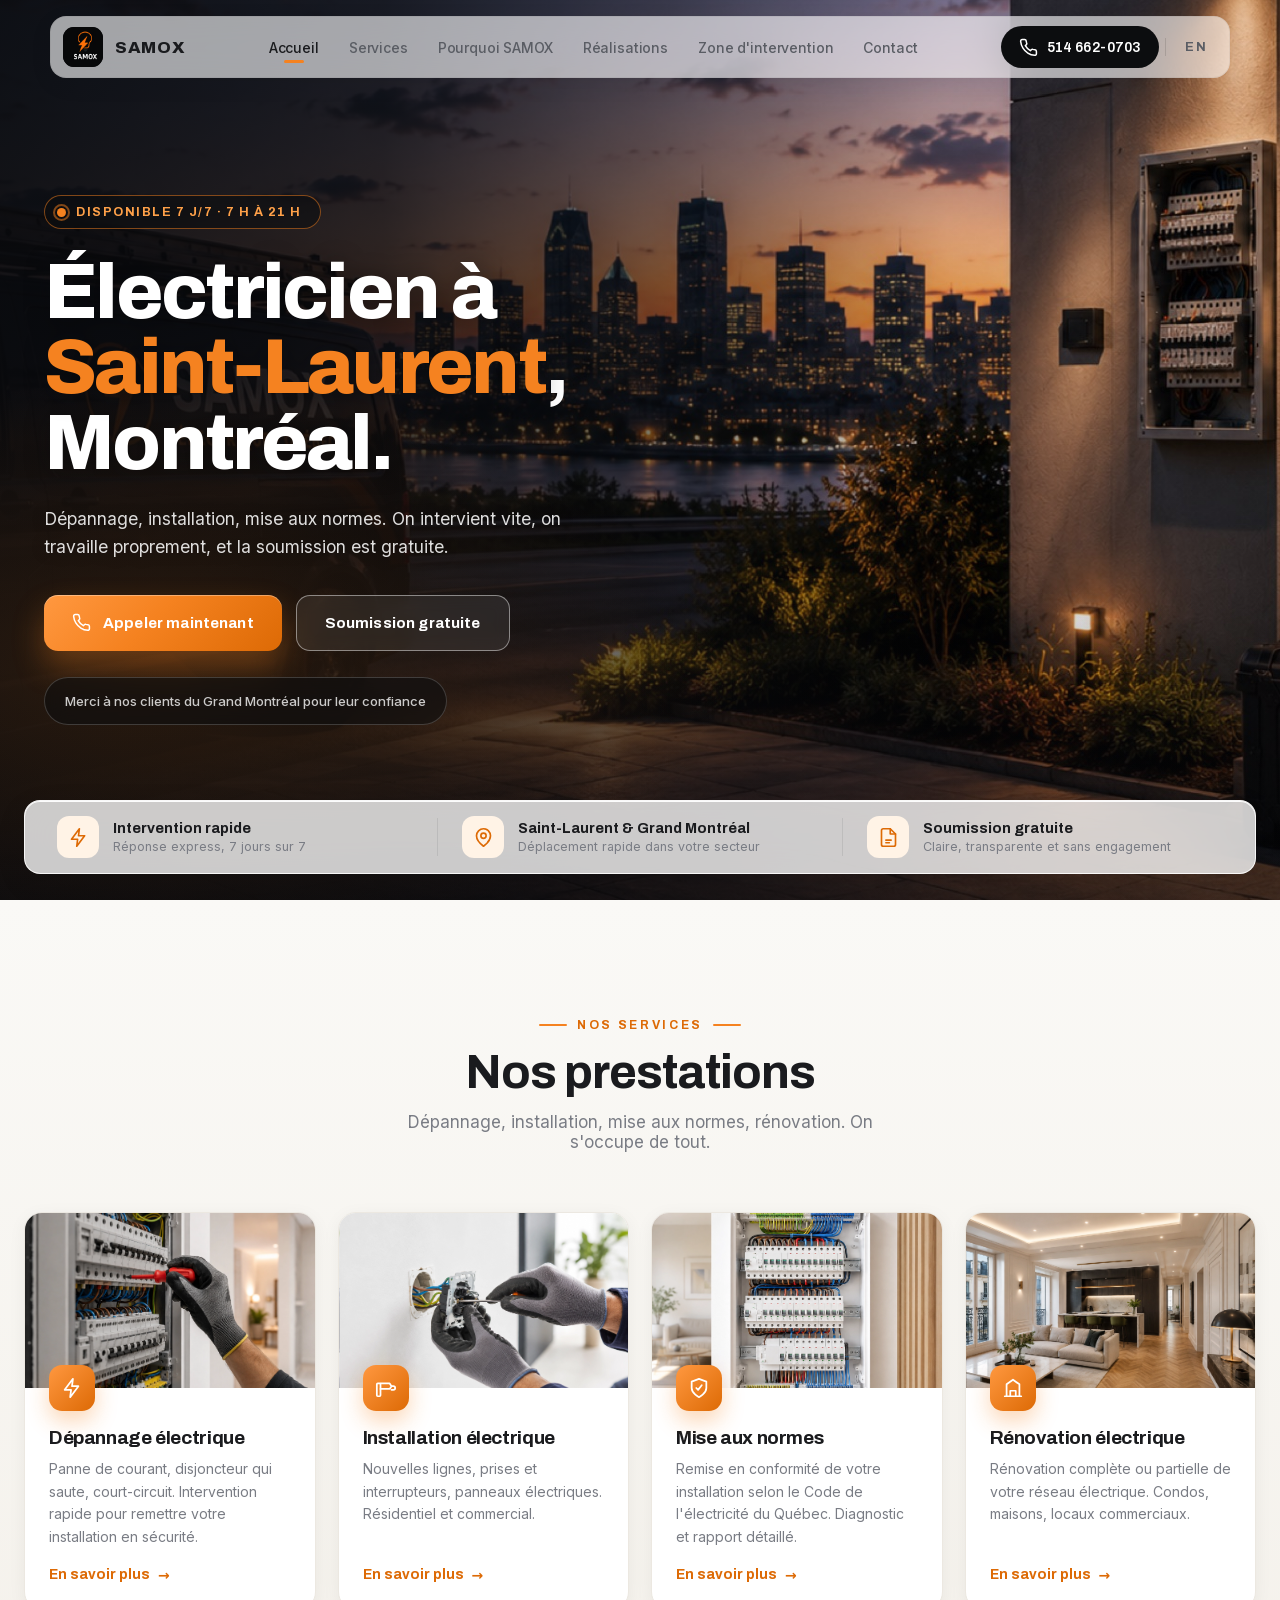
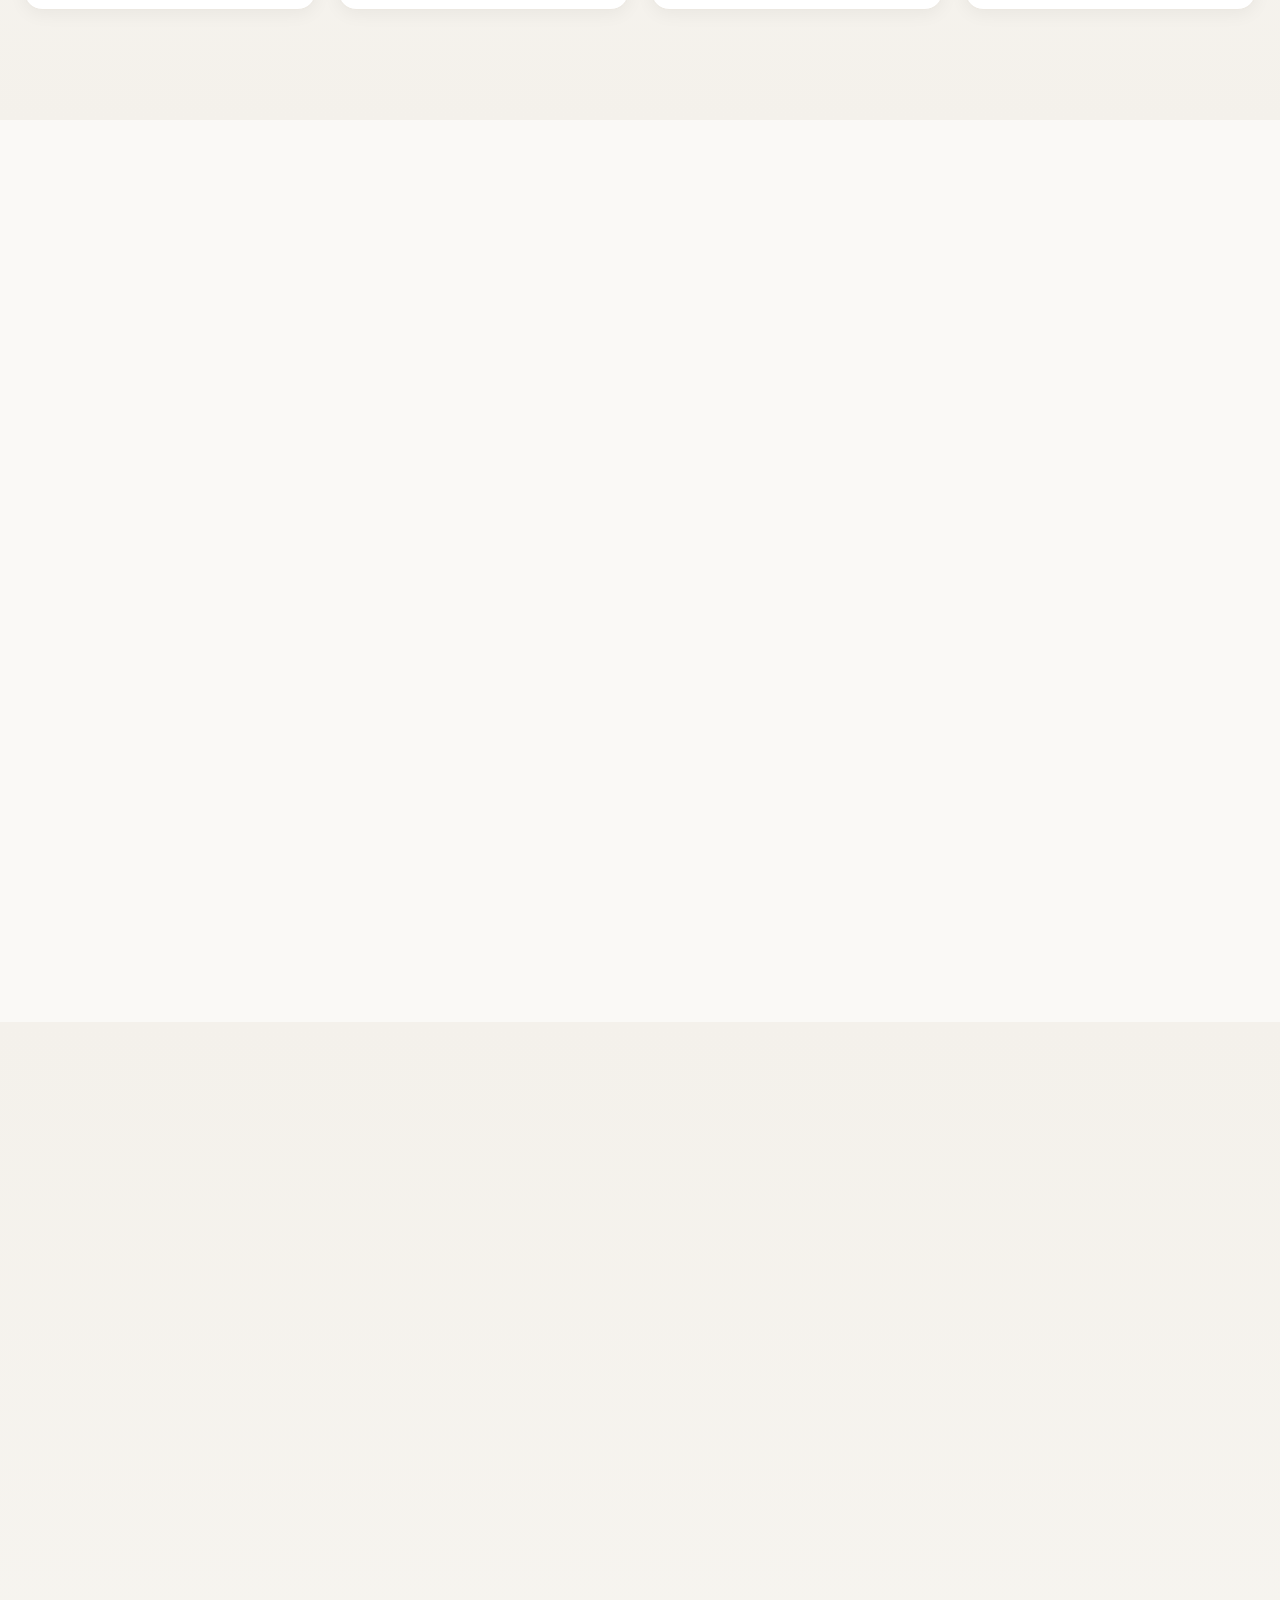
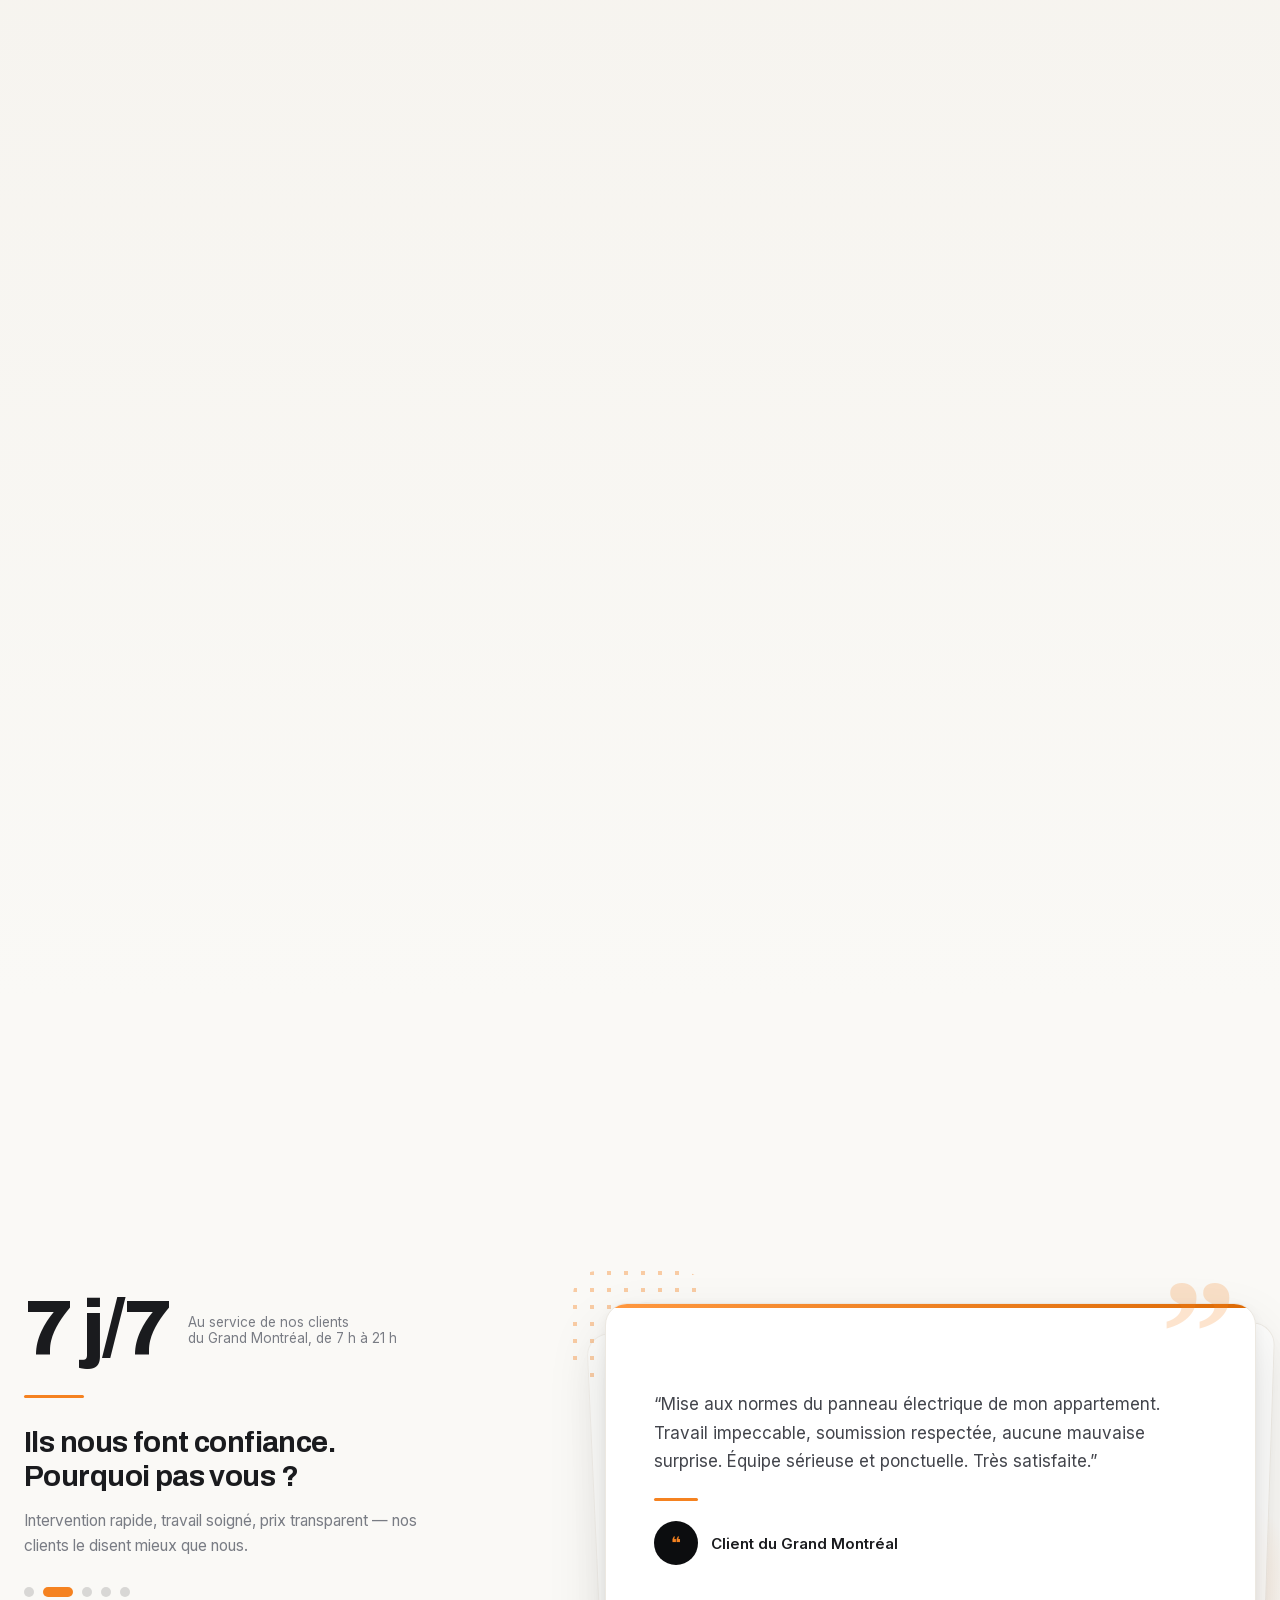
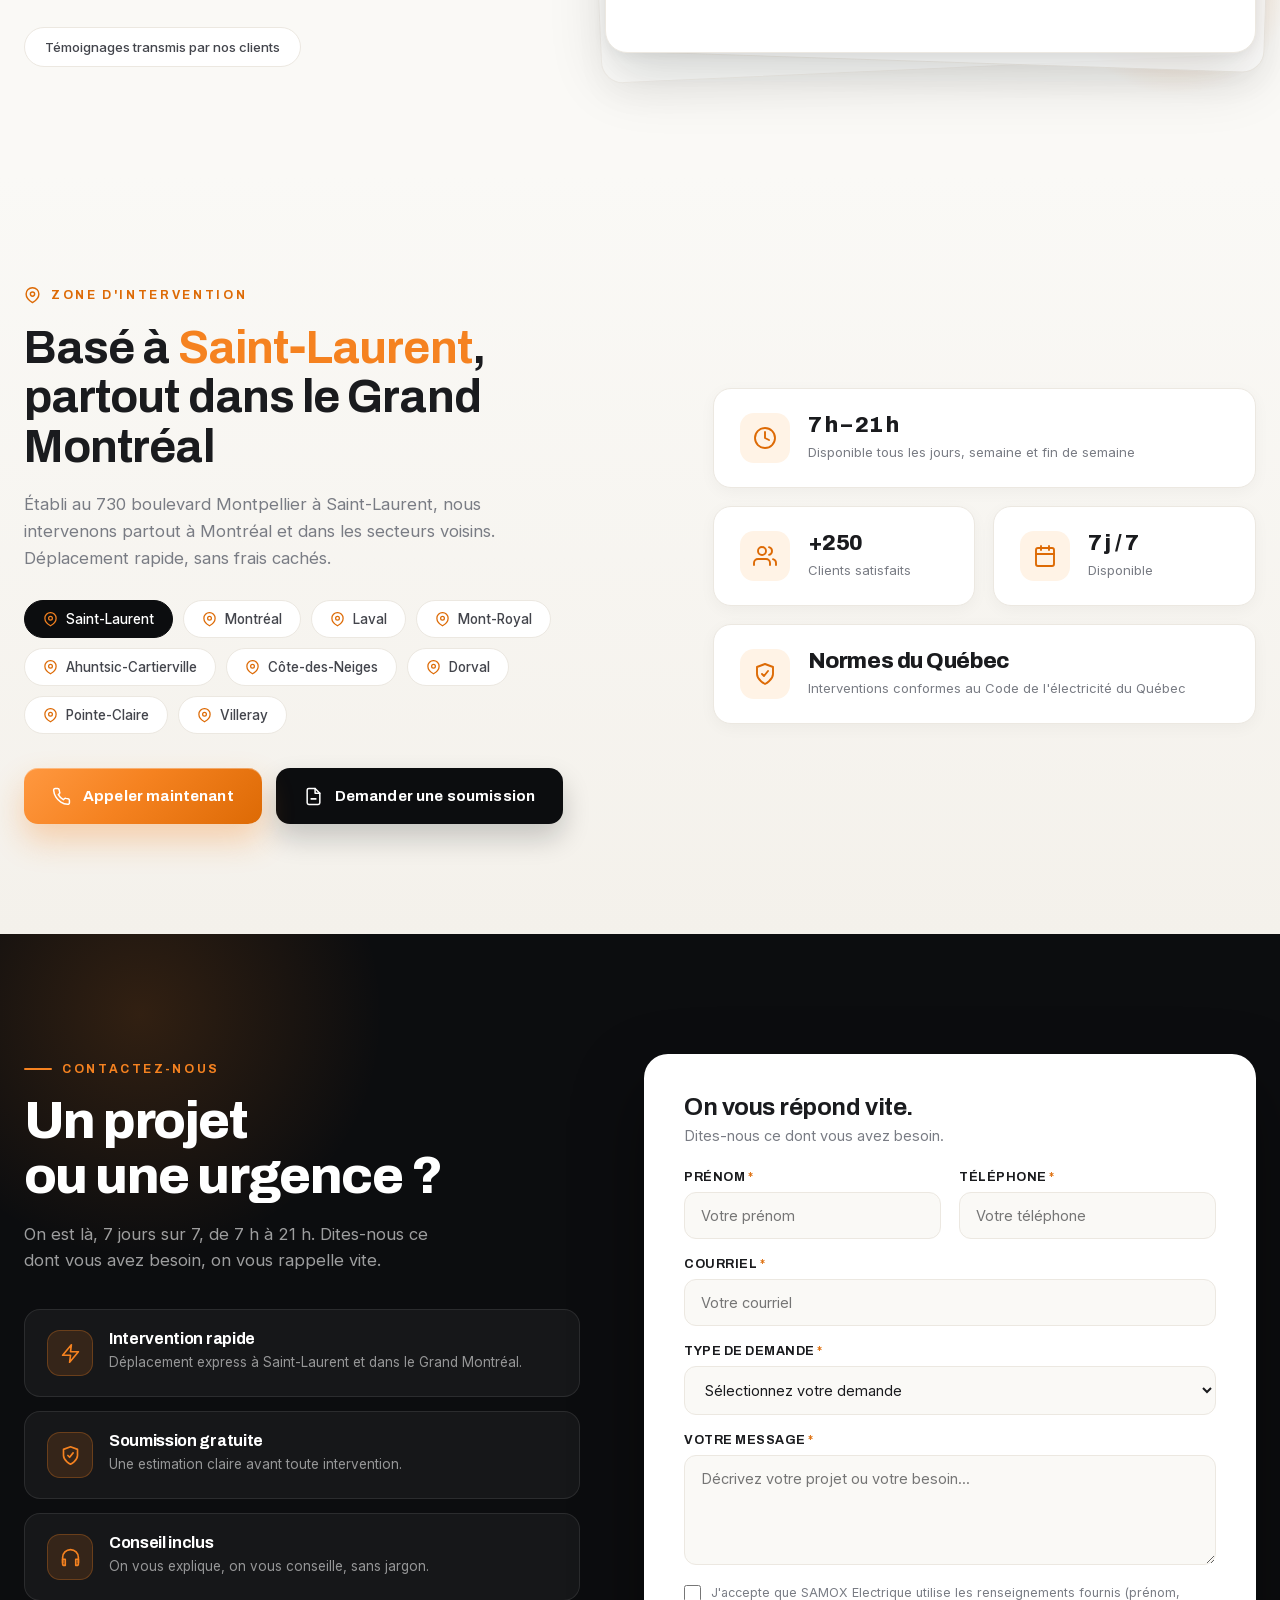
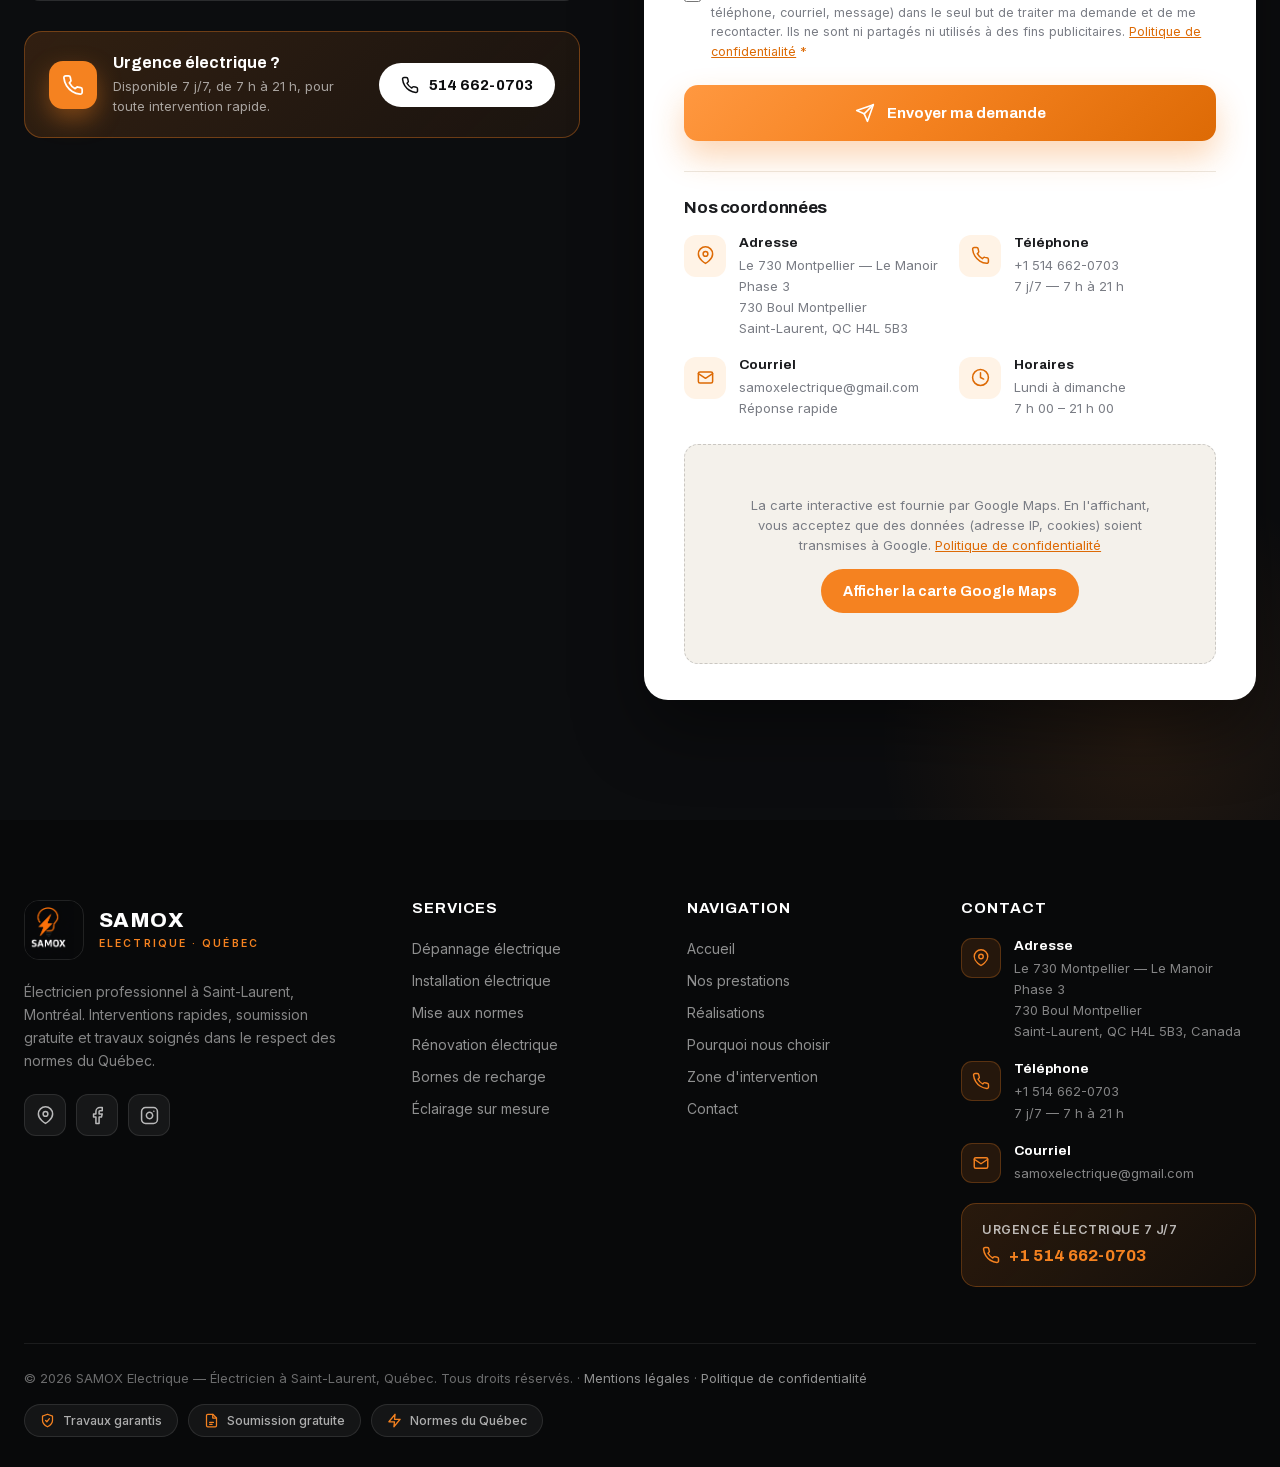
==== commit 72019d4d: "Navbar épurée (FR + EN) Pilule plus fine (62px desktop, 58px mobile), fond verre plus léger. Marque " ====
--- a/index.html
+++ b/index.html
@@ -286,50 +286,49 @@
     ═══════════════════════════════════════════════════ */
     .site-header {
       position: fixed;
-      top: 18px;
+      top: 16px;
       left: 0;
       right: 0;
       margin-inline: auto;
-      width: min(1240px, calc(100% - 40px));
+      width: min(1180px, calc(100% - 40px));
       z-index: 60;
-      height: 74px;
-      padding: 0 14px 0 14px;
+      height: 62px;
+      padding: 0 10px 0 12px;
       display: flex;
       align-items: center;
       justify-content: space-between;
-      gap: 20px;
-      border-radius: 18px;
-      border: 1px solid rgba(255, 255, 255, 0.8);
-      background: rgba(255, 255, 255, 0.72);
-      box-shadow: 0 10px 34px rgba(12, 13, 15, 0.08), inset 0 1px 0 rgba(255, 255, 255, 0.95);
-      backdrop-filter: blur(22px) saturate(1.4);
-      -webkit-backdrop-filter: blur(22px) saturate(1.4);
+      gap: 18px;
+      border-radius: 16px;
+      border: 1px solid rgba(12, 13, 15, 0.05);
+      background: rgba(255, 255, 255, 0.62);
+      box-shadow: 0 6px 24px rgba(12, 13, 15, 0.06);
+      backdrop-filter: blur(24px) saturate(1.5);
+      -webkit-backdrop-filter: blur(24px) saturate(1.5);
       transition: box-shadow 0.3s, background 0.3s;
     }
 
     .site-header.scrolled {
-      background: rgba(255, 255, 255, 0.92);
-      box-shadow: 0 14px 40px rgba(12, 13, 15, 0.12);
+      background: rgba(255, 255, 255, 0.88);
+      box-shadow: 0 10px 30px rgba(12, 13, 15, 0.09);
     }
 
     .brand {
       display: flex;
       align-items: center;
-      gap: 14px;
+      gap: 12px;
       text-decoration: none;
       flex-shrink: 0;
     }
 
     .brand-logo {
-      width: 50px;
-      height: 50px;
-      border-radius: 13px;
+      width: 40px;
+      height: 40px;
+      border-radius: 11px;
       background: var(--sx-black);
       overflow: hidden;
       display: flex;
       align-items: center;
       justify-content: center;
-      box-shadow: 0 6px 16px rgba(12, 13, 15, 0.24);
     }
 
     .brand-logo img {
@@ -339,37 +338,28 @@
       object-position: center 38%;
     }
 
-    .brand-copy { display: flex; flex-direction: column; gap: 5px; }
+    .brand-copy { display: flex; flex-direction: column; }
 
     .brand-copy strong {
       font-family: var(--font-display);
       color: var(--sx-ink);
-      font-size: 20px;
+      font-size: 17px;
       line-height: 1;
       font-weight: 800;
-      letter-spacing: 0.02em;
-    }
-
-    .brand-copy small {
-      color: var(--sx-orange-deep);
-      font-size: 10.5px;
-      line-height: 1;
-      font-weight: 600;
-      letter-spacing: 0.2em;
-      text-transform: uppercase;
+      letter-spacing: 0.04em;
     }
 
     .main-nav {
       display: flex;
       align-items: center;
-      gap: 34px;
+      gap: 30px;
     }
 
     .main-nav a {
       position: relative;
-      color: var(--sx-ink);
+      color: #5A5D64;
       text-decoration: none;
-      font-size: 14.5px;
+      font-size: 14px;
       font-weight: 500;
       letter-spacing: -0.01em;
       transition: color 0.22s;
@@ -378,36 +368,43 @@
     .main-nav a::after {
       content: "";
       position: absolute;
-      left: 0;
-      bottom: -5px;
+      left: 50%;
+      transform: translateX(-50%);
+      bottom: -7px;
       width: 0;
-      height: 2px;
-      border-radius: 2px;
+      height: 3px;
+      border-radius: 3px;
       background: var(--sx-orange);
       transition: width 0.28s ease;
     }
 
     .main-nav a:hover,
-    .main-nav a.active { color: var(--sx-orange-deep); }
-
-    .main-nav a:hover::after,
-    .main-nav a.active::after { width: 100%; }
+    .main-nav a.active { color: var(--sx-ink); }
+
+    .main-nav a:hover::after { width: 12px; }
+    .main-nav a.active::after { width: 20px; }
+
+    .header-right {
+      display: flex;
+      align-items: center;
+      gap: 6px;
+      flex-shrink: 0;
+    }
 
     .header-phone-btn {
-      height: 48px;
-      padding: 0 22px;
+      height: 42px;
+      padding: 0 18px;
       display: inline-flex;
       align-items: center;
-      gap: 10px;
+      gap: 9px;
       border-radius: 999px;
       background: var(--sx-black);
       color: #fff;
       text-decoration: none;
       font-family: var(--font-display);
-      font-size: 14.5px;
+      font-size: 14px;
       font-weight: 600;
       letter-spacing: 0.01em;
-      box-shadow: 0 8px 20px rgba(12, 13, 15, 0.22);
       transition: background 0.25s, transform 0.25s, box-shadow 0.25s;
       flex-shrink: 0;
     }
@@ -415,33 +412,39 @@
     .header-phone-btn:hover {
       background: var(--sx-orange);
       transform: translateY(-1px);
-      box-shadow: 0 12px 26px var(--sx-orange-glow);
+      box-shadow: 0 10px 22px var(--sx-orange-glow);
     }
 
     .lang-switch {
+      position: relative;
       display: inline-flex;
       align-items: center;
       justify-content: center;
-      height: 40px;
-      padding: 0 14px;
-      border-radius: 999px;
-      border: 1.5px solid var(--sx-border);
-      background: #fff;
-      color: var(--sx-ink);
+      height: 42px;
+      padding: 0 12px;
+      margin-left: 8px;
+      color: #5A5D64;
       text-decoration: none;
       font-family: var(--font-display);
-      font-size: 13px;
+      font-size: 12.5px;
       font-weight: 700;
-      letter-spacing: 0.06em;
+      letter-spacing: 0.1em;
       flex-shrink: 0;
-      transition: border-color 0.25s, color 0.25s, transform 0.25s;
-    }
-
-    .lang-switch:hover {
-      border-color: var(--sx-orange);
-      color: var(--sx-orange-deep);
-      transform: translateY(-1px);
-    }
+      transition: color 0.25s;
+    }
+
+    .lang-switch::before {
+      content: "";
+      position: absolute;
+      left: -8px;
+      top: 50%;
+      transform: translateY(-50%);
+      width: 1px;
+      height: 18px;
+      background: rgba(12, 13, 15, 0.12);
+    }
+
+    .lang-switch:hover { color: var(--sx-orange-deep); }
 
     .mobile-menu .mobile-menu-lang {
       font-size: 16px;
@@ -464,11 +467,12 @@
     /* ── Burger mobile ── */
     .burger {
       display: none;
-      width: 46px;
-      height: 46px;
-      border: 1px solid var(--sx-border);
-      border-radius: 12px;
-      background: #fff;
+      width: 42px;
+      height: 42px;
+      margin-left: 6px;
+      border: none;
+      border-radius: 11px;
+      background: transparent;
       cursor: pointer;
       align-items: center;
       justify-content: center;
@@ -2282,7 +2286,7 @@
       .main-nav { display: none; }
       .burger { display: flex; }
       .header-phone-btn span { display: none; }
-      .header-phone-btn { padding: 0 15px; }
+      .header-phone-btn { width: 42px; padding: 0; justify-content: center; }
 
       .services-grid { grid-template-columns: repeat(2, 1fr); }
       .why-grid { grid-template-columns: 1fr; gap: 70px; }
@@ -2295,9 +2299,11 @@
     }
 
     @media (max-width: 720px) {
-      .site-header { top: 12px; width: calc(100% - 24px); height: 66px; padding: 0 10px; }
-      .brand-copy small { display: none; }
-      .brand-logo { width: 44px; height: 44px; }
+      .site-header { top: 12px; width: calc(100% - 24px); height: 58px; padding: 0 8px 0 10px; }
+      .brand-logo { width: 36px; height: 36px; border-radius: 10px; }
+      .brand-copy strong { font-size: 16px; }
+      .header-phone-btn { height: 40px; }
+      .lang-switch { padding: 0 10px; }
 
       .hero { padding-top: 120px; padding-bottom: 80px; }
       .hero-trust-bar {
@@ -2387,7 +2393,6 @@
       </span>
       <span class="brand-copy">
         <strong>SAMOX</strong>
-        <small>Electrique · Québec</small>
       </span>
     </a>
 
@@ -2400,19 +2405,21 @@
       <a href="#contact">Contact</a>
     </nav>
 
-    <a href="tel:+15146620703" class="header-phone-btn">
-      <svg viewBox="0 0 24 24" aria-hidden="true">
-        <path
-          d="M22 16.92v3a2 2 0 0 1-2.18 2A19.86 19.86 0 0 1 11.19 19 19.5 19.5 0 0 1 5 12.81 19.86 19.86 0 0 1 2.08 4.18 2 2 0 0 1 4.06 2h3a2 2 0 0 1 2 1.72c.12.9.33 1.77.62 2.6a2 2 0 0 1-.45 2.11L8 9.65a16 16 0 0 0 6.35 6.35l1.22-1.22a2 2 0 0 1 2.11-.45c.83.29 1.7.5 2.6.62A2 2 0 0 1 22 16.92Z" />
-      </svg>
-      <span>514&nbsp;662-0703</span>
-    </a>
-
-    <a href="en.html" class="lang-switch" lang="en" hreflang="en" aria-label="English version">EN</a>
-
-    <button class="burger" id="burgerBtn" aria-label="Ouvrir le menu" aria-expanded="false">
-      <span></span><span></span><span></span>
-    </button>
+    <div class="header-right">
+      <a href="tel:+15146620703" class="header-phone-btn">
+        <svg viewBox="0 0 24 24" aria-hidden="true">
+          <path
+            d="M22 16.92v3a2 2 0 0 1-2.18 2A19.86 19.86 0 0 1 11.19 19 19.5 19.5 0 0 1 5 12.81 19.86 19.86 0 0 1 2.08 4.18 2 2 0 0 1 4.06 2h3a2 2 0 0 1 2 1.72c.12.9.33 1.77.62 2.6a2 2 0 0 1-.45 2.11L8 9.65a16 16 0 0 0 6.35 6.35l1.22-1.22a2 2 0 0 1 2.11-.45c.83.29 1.7.5 2.6.62A2 2 0 0 1 22 16.92Z" />
+        </svg>
+        <span>514&nbsp;662-0703</span>
+      </a>
+
+      <a href="en.html" class="lang-switch" lang="en" hreflang="en" aria-label="English version">EN</a>
+
+      <button class="burger" id="burgerBtn" aria-label="Ouvrir le menu" aria-expanded="false">
+        <span></span><span></span><span></span>
+      </button>
+    </div>
   </header>
 
   <!-- Menu mobile -->
